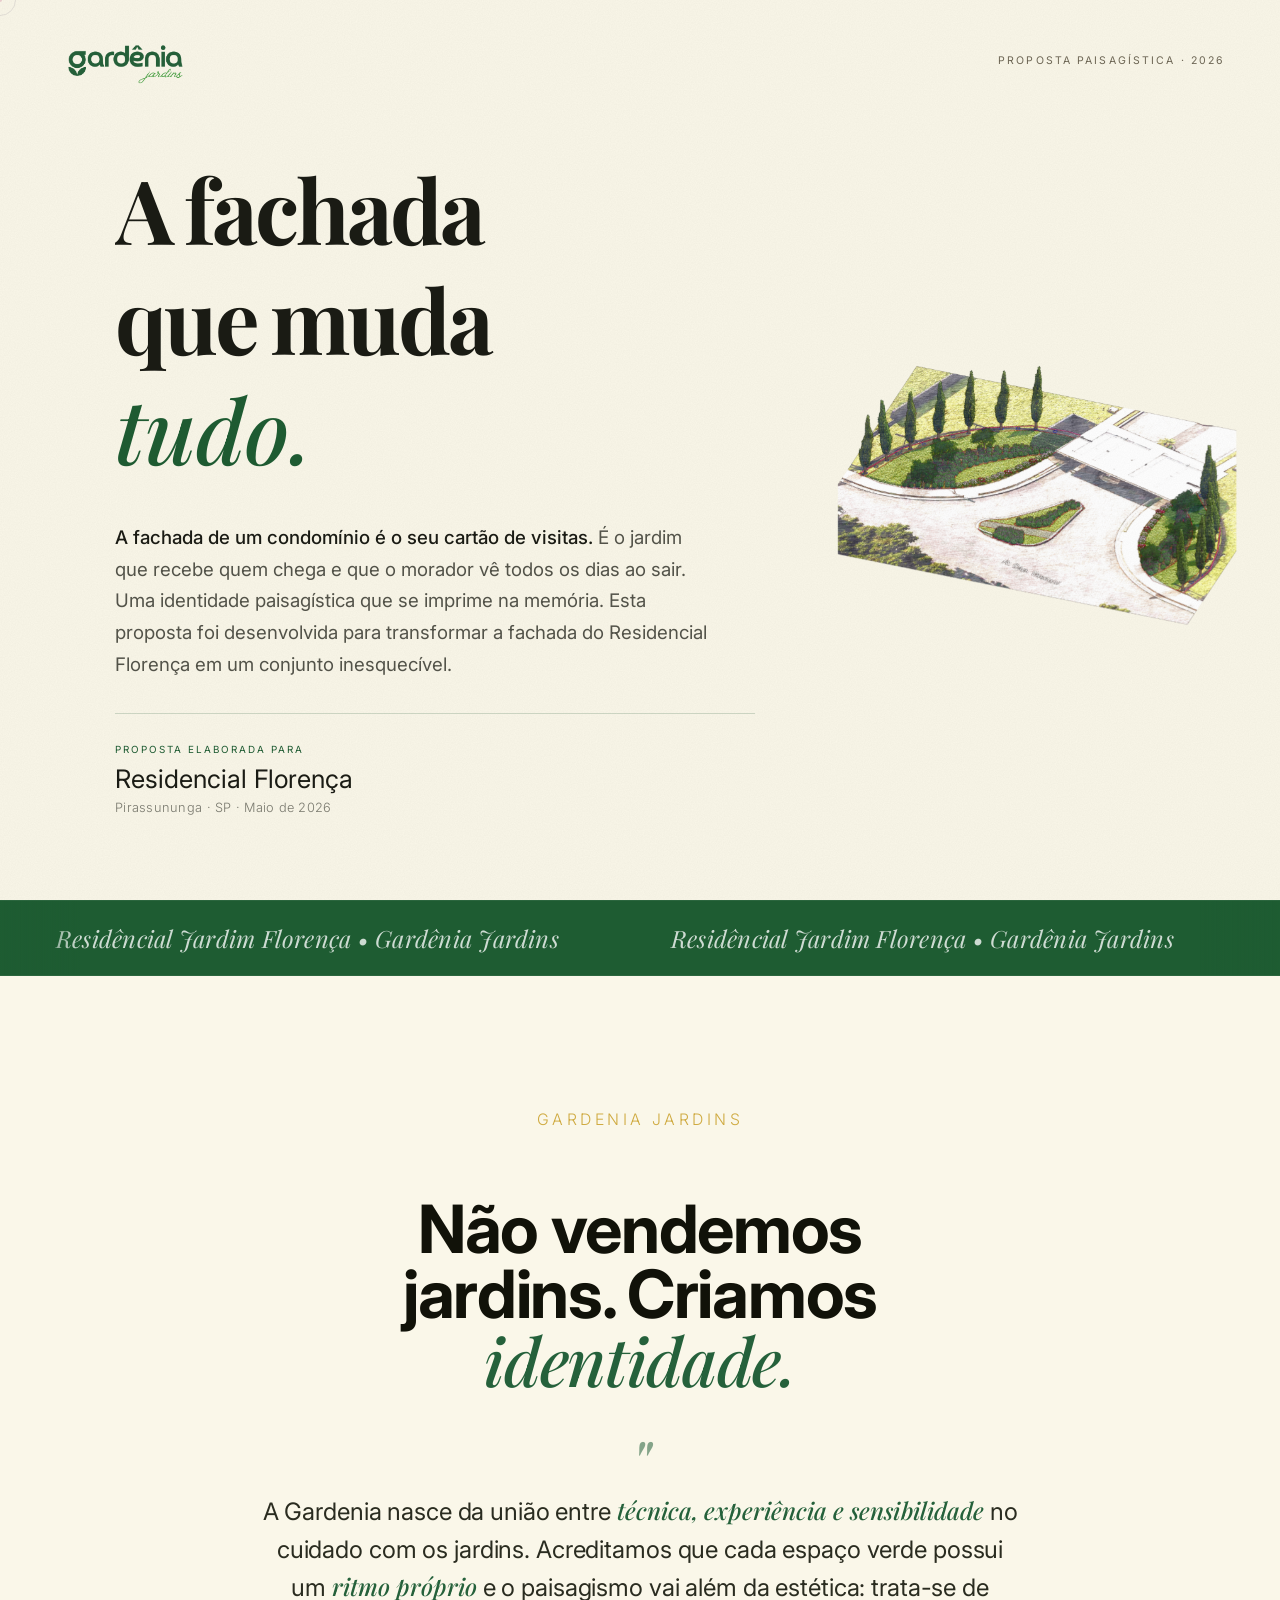
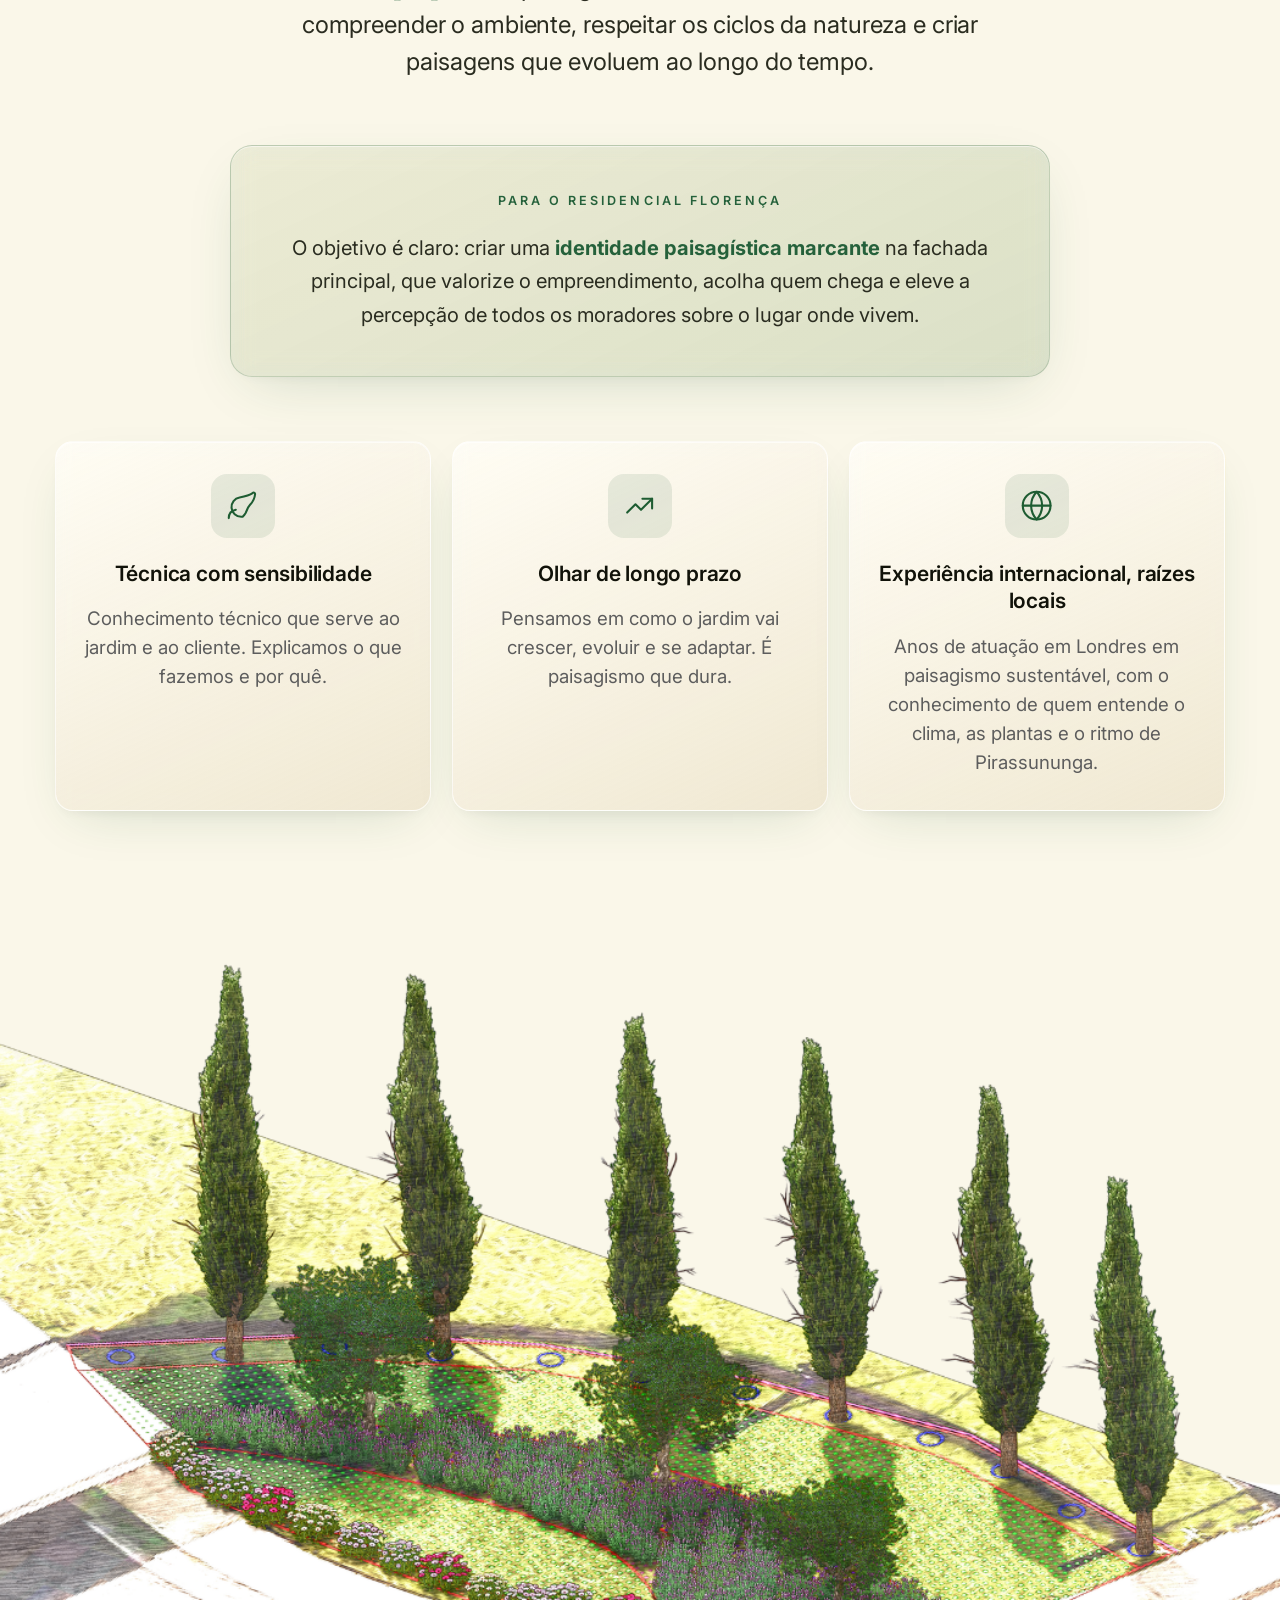
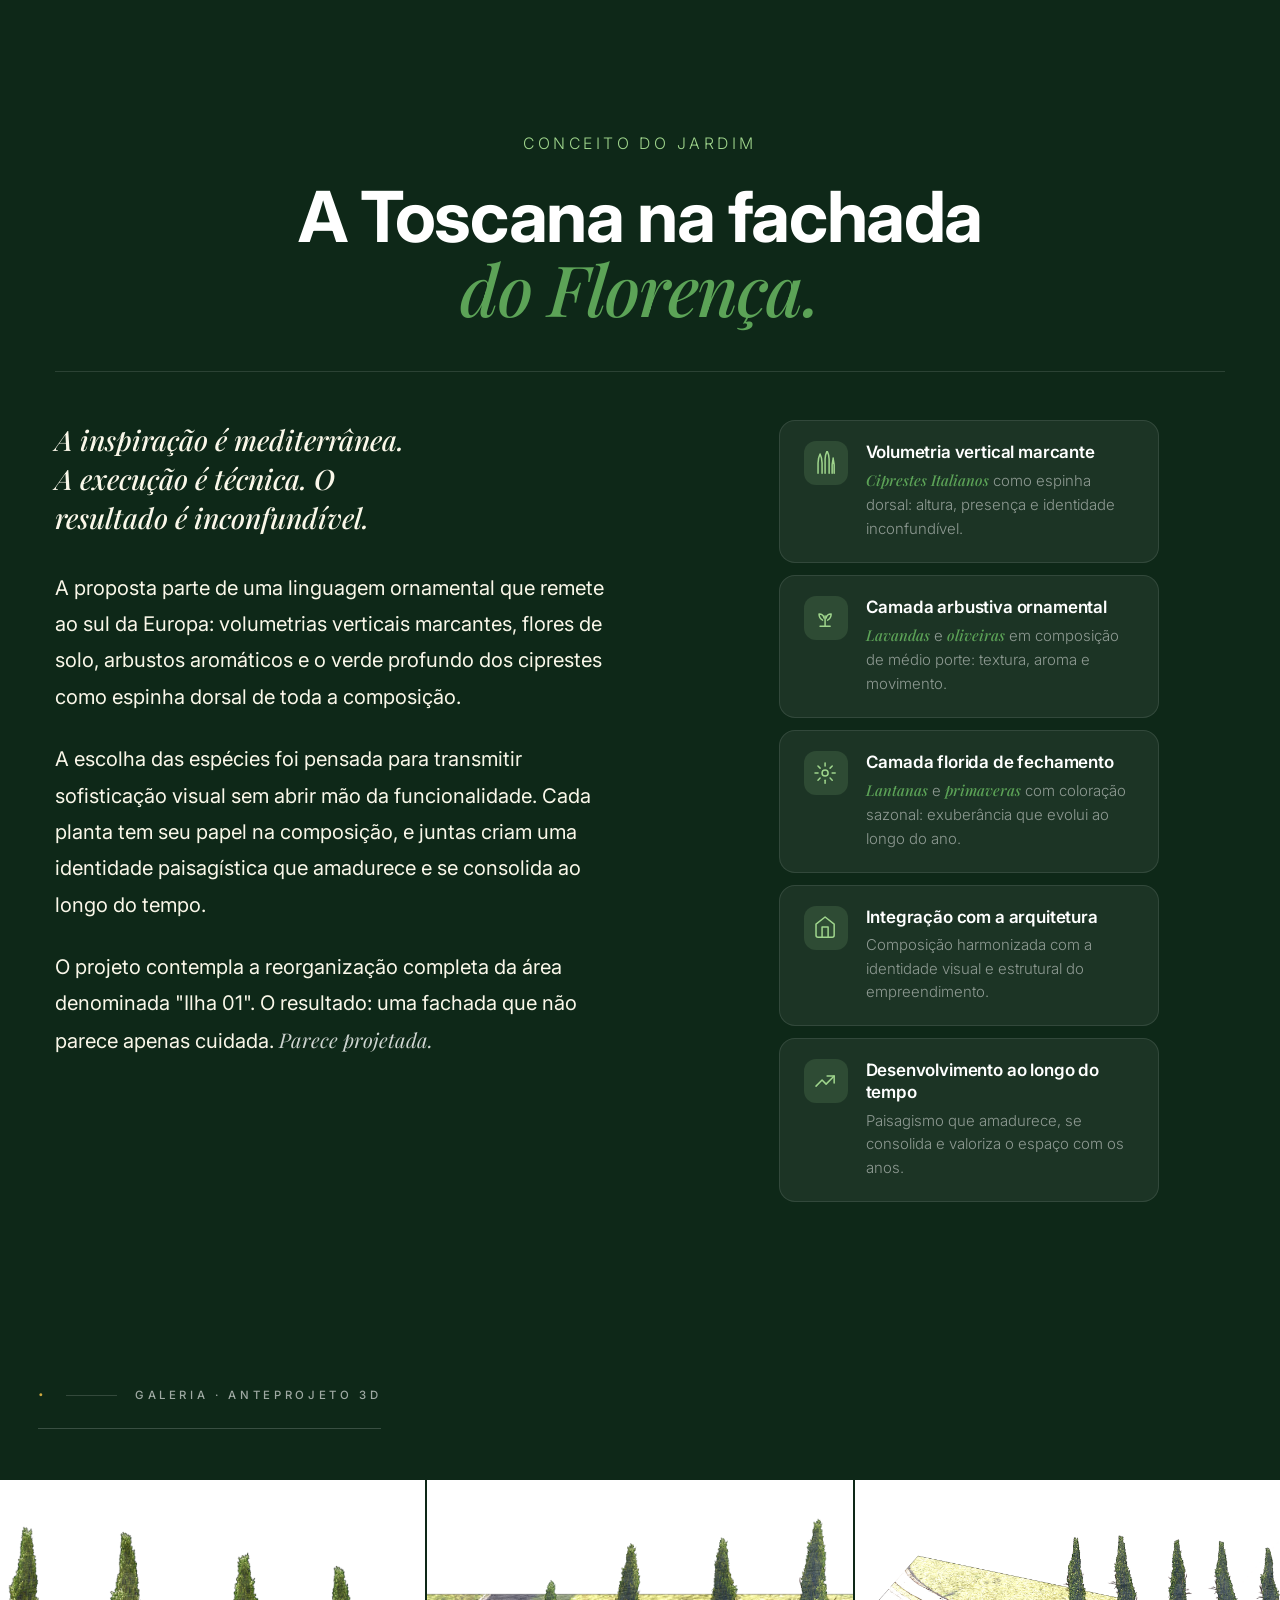
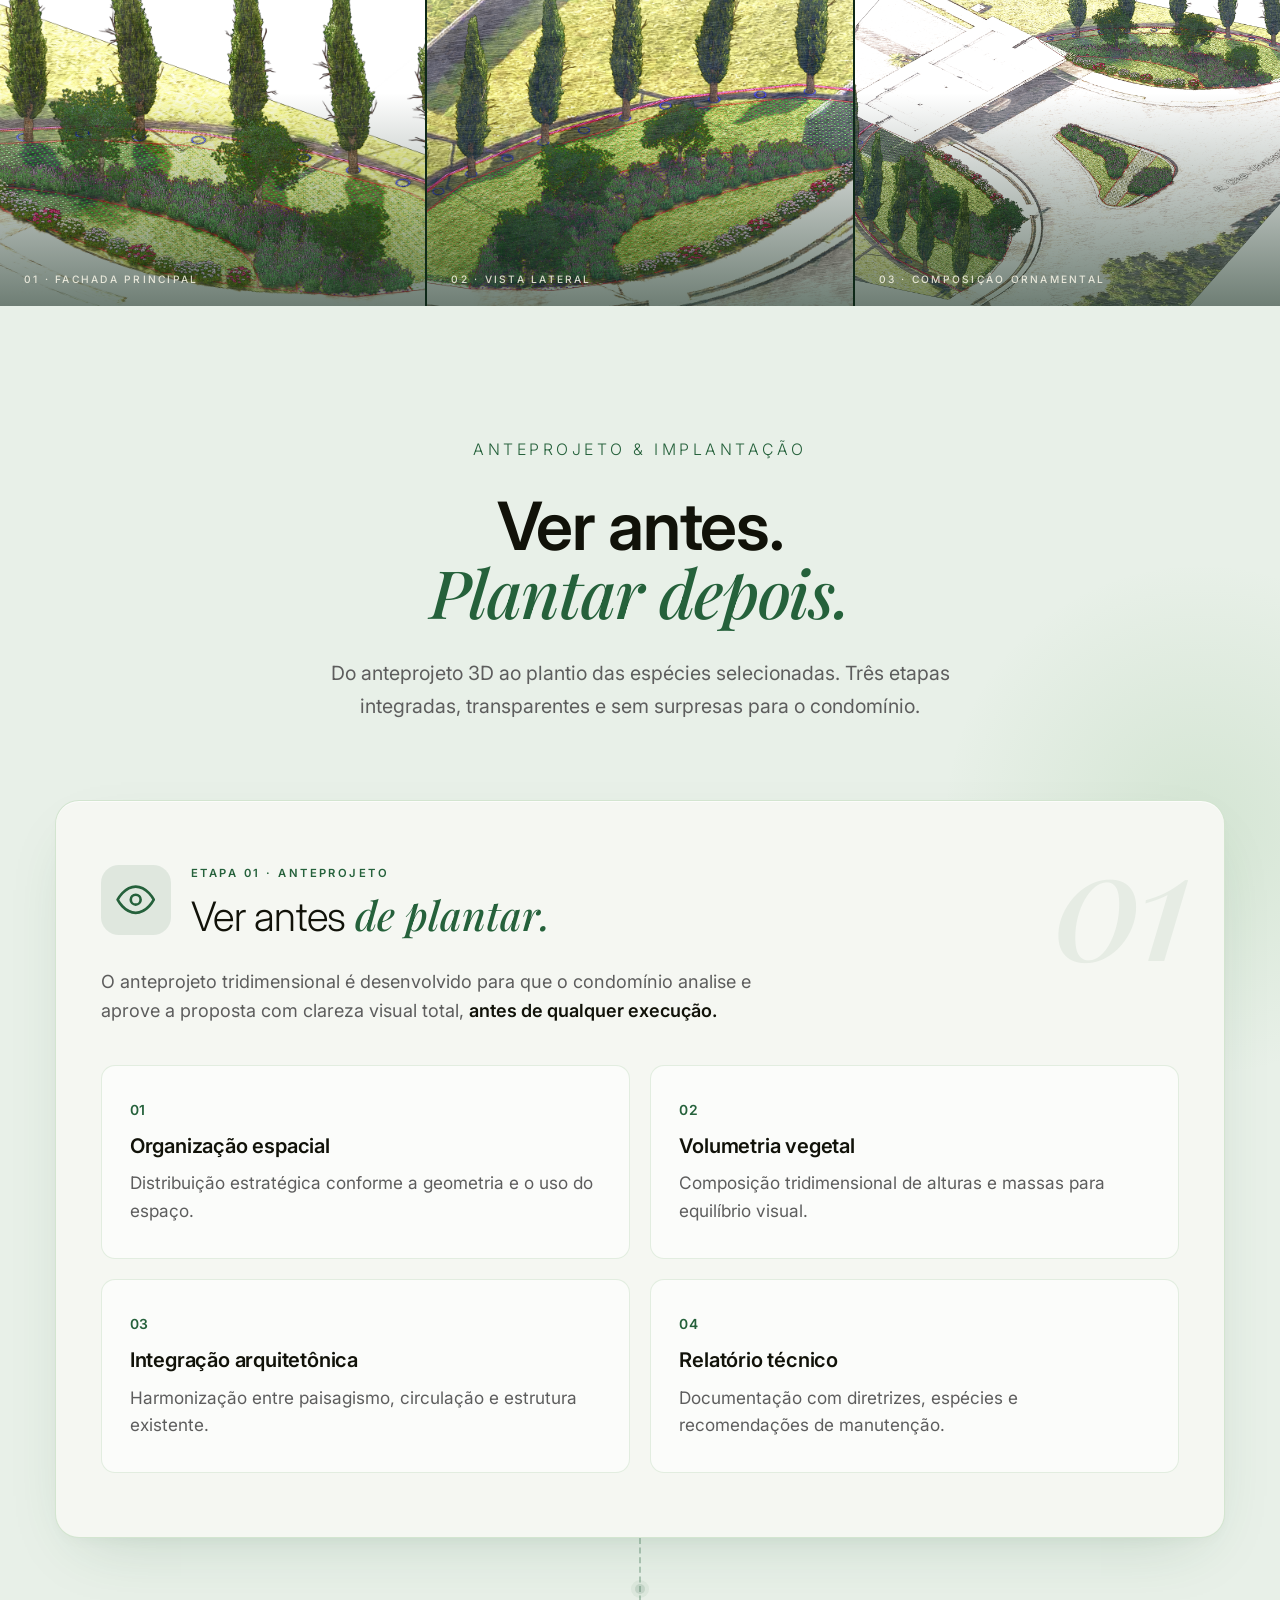
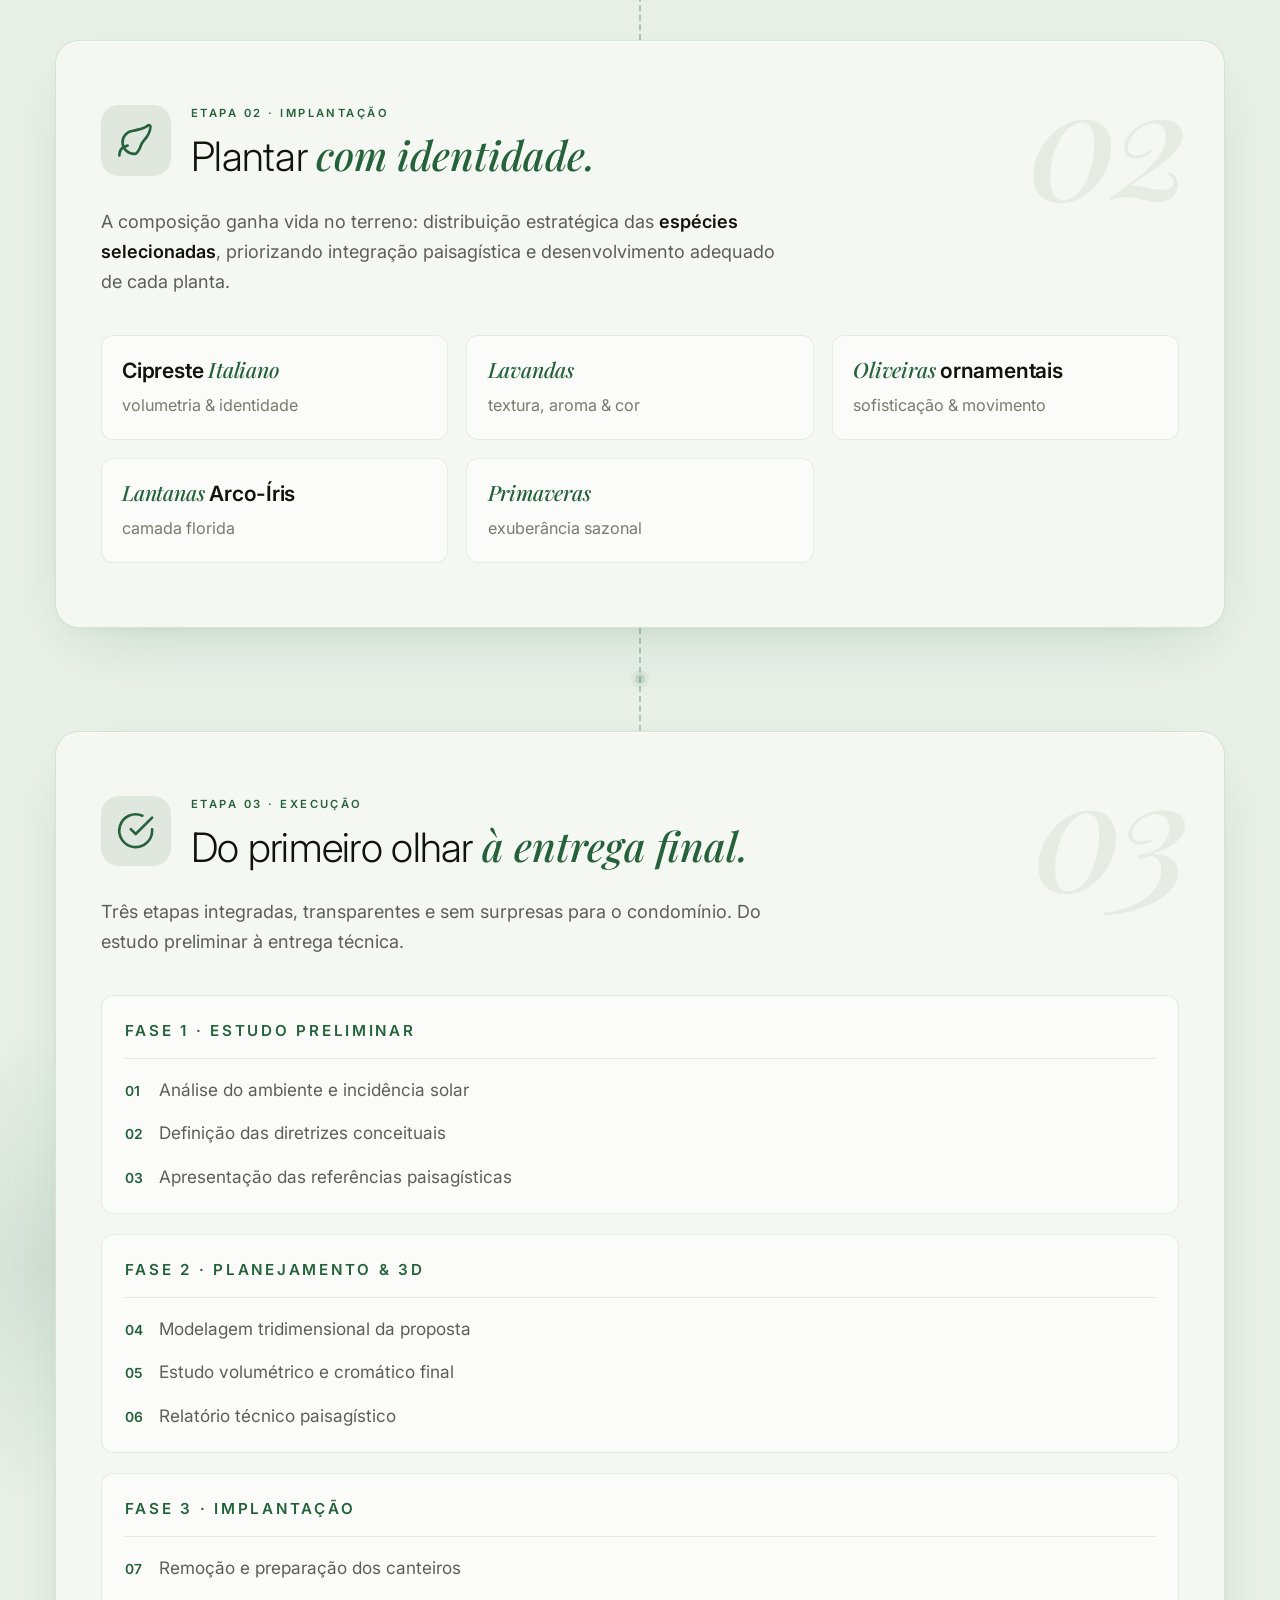
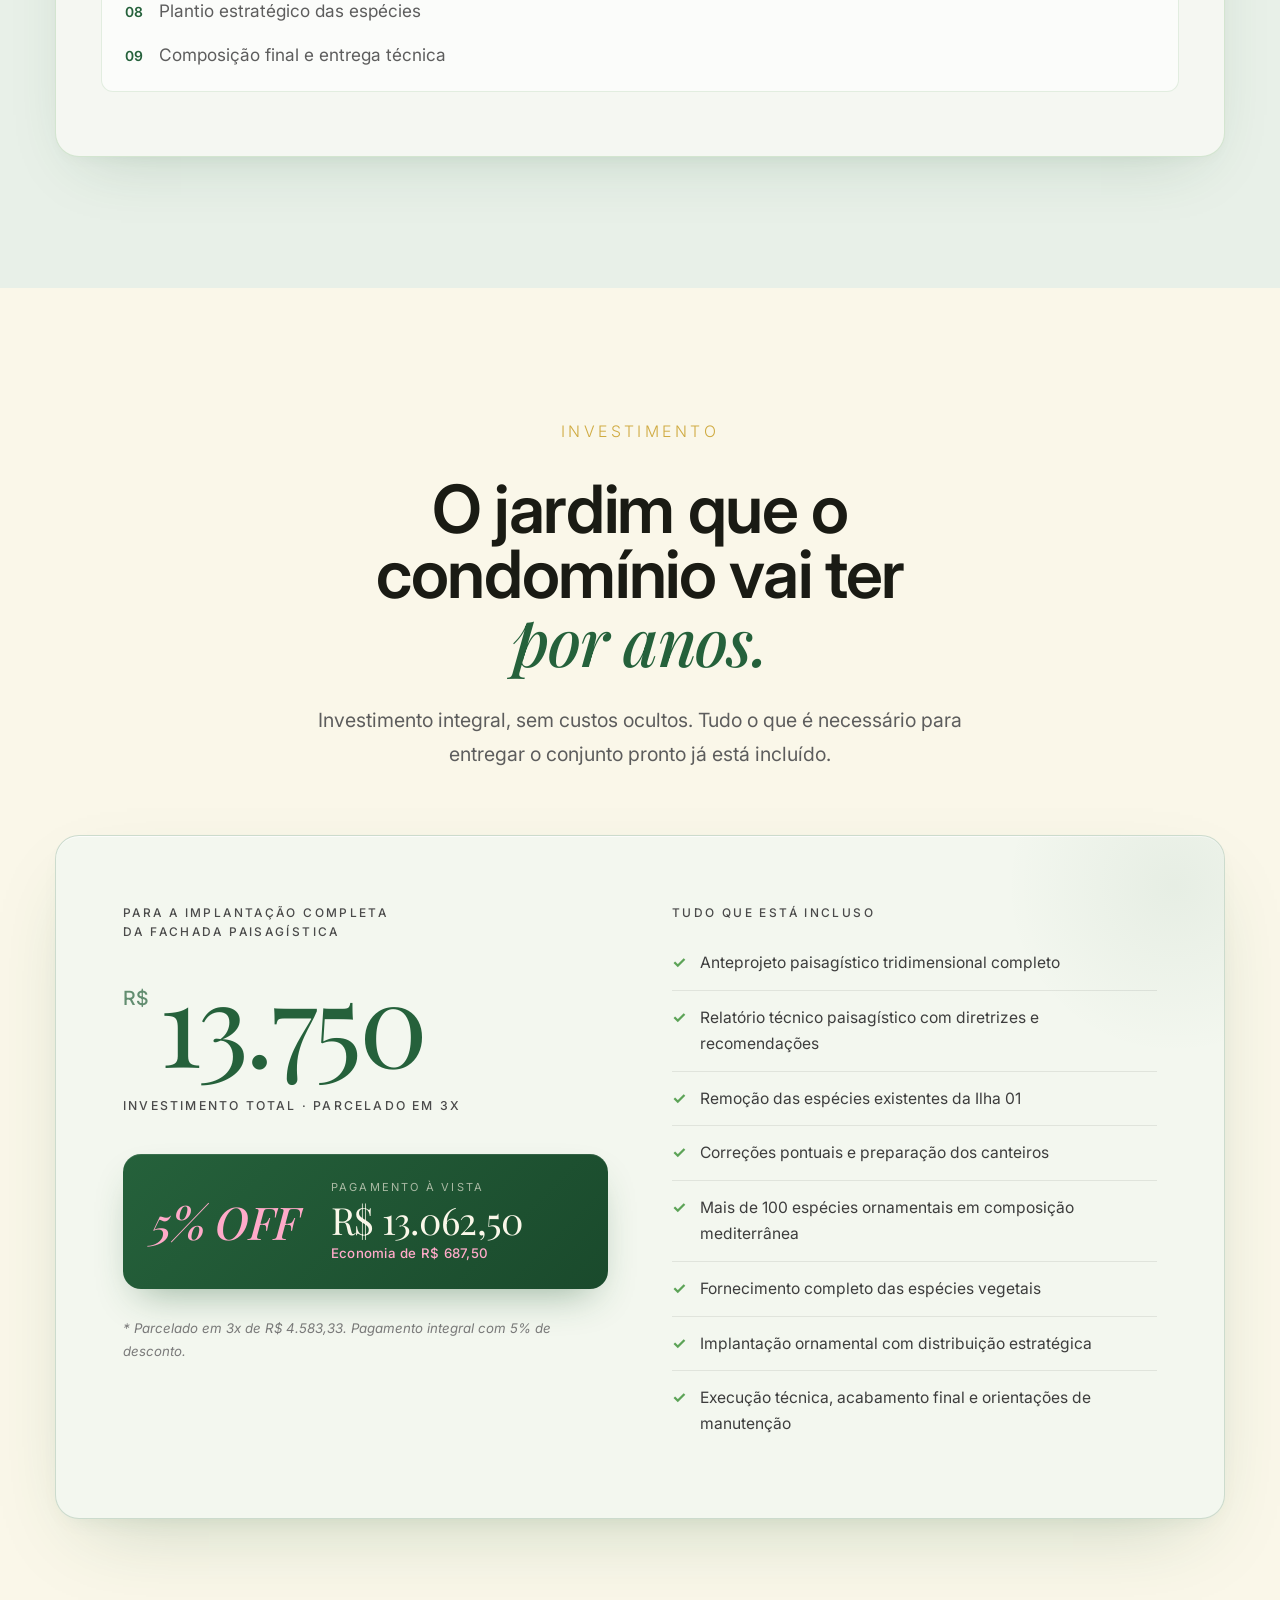
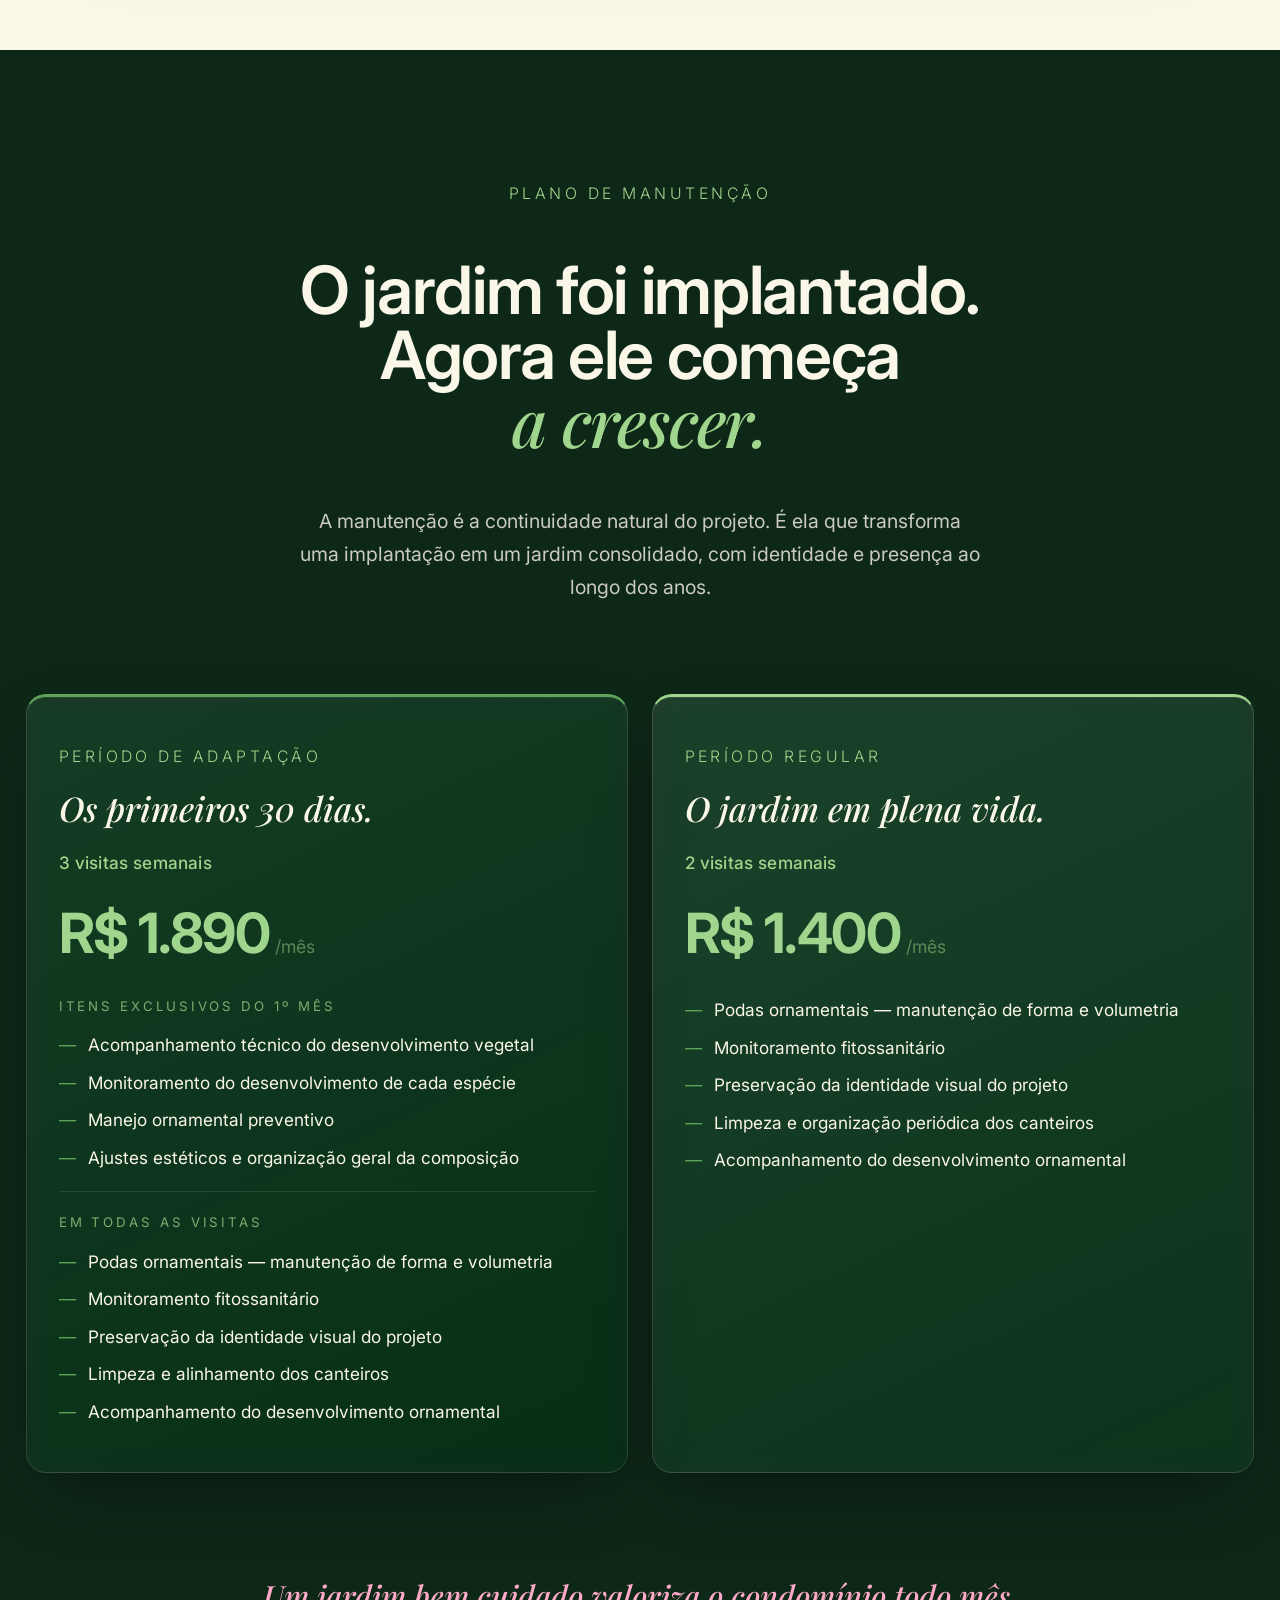
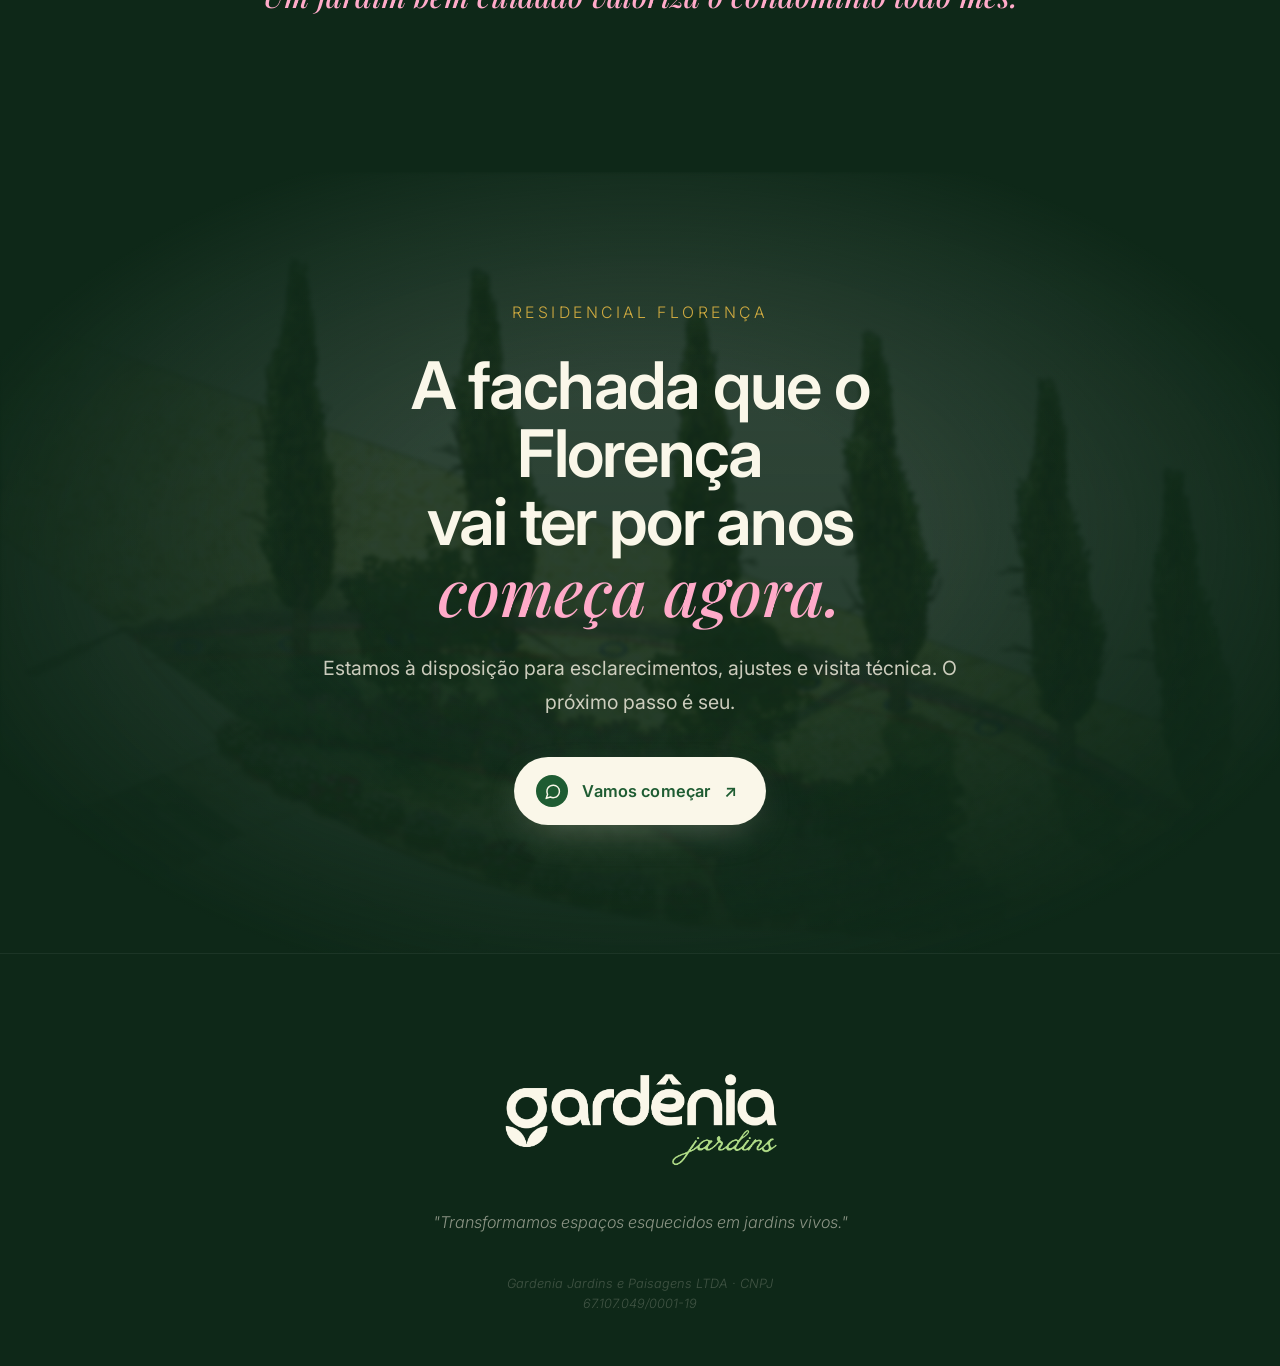
==== index.html @ 3446bb1f "Adicionar razão social no rodapé junto ao CNPJ https://claude.ai/code/session_01KT7G8FASkDDML7DV2BdT" ====
<!DOCTYPE html>
<html lang="pt-BR">
<head>
<meta charset="UTF-8">
<meta name="viewport" content="width=device-width, initial-scale=1.0, viewport-fit=cover">
<meta name="theme-color" content="#FAF7E8">
<meta name="color-scheme" content="light">
<meta name="format-detection" content="telephone=no">

<title>Proposta Paisagística — Residencial Florença | Gardenia Jardins</title>
<meta name="description" content="Proposta paisagística da Gardenia Jardins para o Residencial Florença. Composição mediterrânea com +100 plantas ornamentais para a fachada principal, em Pirassununga, SP.">
<meta name="author" content="Gardenia Jardins">

<!-- Open Graph / preview -->
<meta property="og:type" content="website">
<meta property="og:locale" content="pt_BR">
<meta property="og:site_name" content="Gardenia Jardins">
<meta property="og:title" content="Proposta Paisagística — Residencial Florença">
<meta property="og:description" content="Composição mediterrânea com +100 plantas ornamentais para a fachada principal do Residencial Florença. Anteprojeto 3D com clareza visual antes da execução.">
<meta property="og:image" content="images/hero-bg.jpg">
<meta property="og:image:alt" content="Anteprojeto paisagístico do Residencial Florença">
<meta property="og:image:width" content="1672">
<meta property="og:image:height" content="941">

<!-- Twitter -->
<meta name="twitter:card" content="summary_large_image">
<meta name="twitter:title" content="Proposta Paisagística — Residencial Florença">
<meta name="twitter:description" content="Composição mediterrânea com +100 plantas ornamentais para a fachada principal do Residencial Florença.">
<meta name="twitter:image" content="images/hero-bg.jpg">

<!-- Fonts -->
<link rel="preconnect" href="https://fonts.googleapis.com">
<link rel="preconnect" href="https://fonts.gstatic.com" crossorigin>
<link href="https://fonts.googleapis.com/css2?family=Playfair+Display:ital,wght@0,400;0,500;0,600;0,700;1,400;1,500;1,600;1,700&family=Inter:wght@300;400;500;600;700&display=swap" rel="stylesheet">

<!-- Hero preload to win LCP -->
<link rel="preload" as="image" href="images/fundo-site.png" fetchpriority="high">

<!-- Styles -->
<link rel="stylesheet" href="styles.css">

<!-- Behavior -->
<script>document.documentElement.classList.add('js');</script>
<script src="script.js" defer></script>
</head>
<body>

<!-- Atmosphere layers -->
<div class="grain" aria-hidden="true"></div>
<div class="prog" id="prog" aria-hidden="true"></div>
<div class="cursor-ring" id="cur-ring" aria-hidden="true"></div>
<div class="cursor-dot" id="cur-dot" aria-hidden="true"></div>

<!-- NAV -->
<nav id="nav">
  <div class="nav-inner">
    <a class="n-logo" href="#top" aria-label="Gardenia Jardins">
      <img src="images/logo.png" alt="Gardenia Jardins" width="160" height="80">
    </a>
    <div class="n-ref">Proposta Paisagística · 2026</div>
  </div>
</nav>

<!-- ══ HERO EDITORIAL ══════════════════════════════════════
     Esquerda: texto / Direita: foto limpa sem sobreposição -->
<div class="hero">
  <div class="hero-left">
    <div class="hero-top">
      <h1 class="hero-h1" data-reveal-lines>
        <span class="line"><span class="line-inner">A fachada</span></span>
        <span class="line"><span class="line-inner">que muda</span></span>
        <span class="line"><span class="line-inner"><em>tudo.</em></span></span>
      </h1>
      <p class="hero-deck">
        <strong>A fachada de um condomínio é o seu cartão de visitas.</strong> É o jardim que recebe quem chega e que o morador vê todos os dias ao sair. Uma identidade paisagística que se imprime na memória. Esta proposta foi desenvolvida para transformar a fachada do Residencial Florença em um conjunto inesquecível.
      </p>
    </div>
    <div class="hero-bottom">
      <div class="hero-client-block">
        <div class="hero-for">Proposta elaborada para</div>
        <div class="hero-client-name">Residencial Florença</div>
        <div class="hero-client-sub">Pirassununga · SP · Maio de 2026</div>
      </div>
    </div>
  </div>
  <div class="hero-right">
    <img loading="eager" decoding="async" fetchpriority="high" src="images/fundo-site2.png" alt="Anteprojeto Residencial Florença">
  </div>
</div>

<!-- ══ MARQUEE ══════════════════════════════════════════ -->
<div class="mq">
  <div class="mq-track">
    <div class="mq-item">Residêncial Jardim Florença • Gardênia Jardins</div>
    <div class="mq-item">Residêncial Jardim Florença • Gardênia Jardins</div>
    <div class="mq-item">Residêncial Jardim Florença • Gardênia Jardins</div>
    <div class="mq-item">Residêncial Jardim Florença • Gardênia Jardins</div>
    <div class="mq-item">Residêncial Jardim Florença • Gardênia Jardins</div>
    <div class="mq-item">Residêncial Jardim Florença • Gardênia Jardins</div>
  </div>
</div>

<!-- ══ QUEM SOMOS ══════════════════════════════════════ -->
<section class="s s-white" id="cap-1">
  <div class="max">
    <div class="studio rv">
      <div class="studio-eyebrow">Gardenia Jardins</div>
      <h2 class="studio-title">
        <span>Não vendemos</span>
        <span>jardins. Criamos</span>
        <span class="studio-em">identidade.</span>
      </h2>
      <blockquote class="studio-quote">
        <p>A Gardenia nasce da união entre <em>técnica, experiência e sensibilidade</em> no cuidado com os jardins. Acreditamos que cada espaço verde possui um <em>ritmo próprio</em> e o paisagismo vai além da estética: trata-se de compreender o ambiente, respeitar os ciclos da natureza e criar paisagens que evoluem ao longo do tempo.</p>
      </blockquote>
      <div class="studio-feature">
        <div class="studio-feature-eyebrow">Para o Residencial Florença</div>
        <p class="studio-feature-text">O objetivo é claro: criar uma <strong>identidade paisagística marcante</strong> na fachada principal, que valorize o empreendimento, acolha quem chega e eleve a percepção de todos os moradores sobre o lugar onde vivem.</p>
      </div>
      <div class="studio-cards">
        <div class="studio-card">
          <span class="studio-card-icon" aria-hidden="true">
            <svg viewBox="0 0 24 24" fill="none" stroke="currentColor" stroke-width="1.5" stroke-linecap="round" stroke-linejoin="round"><path d="M11 20A7 7 0 0 1 9.8 6.1C15.5 5 17 4.48 19.2 2.96a1 1 0 0 1 1.8.66 12.78 12.78 0 0 1-3.65 7.78c-1.66 1.66-2.32 3.62-3.07 5.71L13 19l-1 1z"/><path d="M2 21c0-3 1.85-5.36 5.08-6"/></svg>
          </span>
          <div class="studio-card-label">Técnica com sensibilidade</div>
          <p class="studio-card-text">Conhecimento técnico que serve ao jardim e ao cliente. Explicamos o que fazemos e por quê.</p>
        </div>
        <div class="studio-card">
          <span class="studio-card-icon" aria-hidden="true">
            <svg viewBox="0 0 24 24" fill="none" stroke="currentColor" stroke-width="1.5" stroke-linecap="round" stroke-linejoin="round"><path d="m3 17 6-6 4 4 8-8"/><path d="M14 7h7v7"/></svg>
          </span>
          <div class="studio-card-label">Olhar de longo prazo</div>
          <p class="studio-card-text">Pensamos em como o jardim vai crescer, evoluir e se adaptar. É paisagismo que dura.</p>
        </div>
        <div class="studio-card">
          <span class="studio-card-icon" aria-hidden="true">
            <svg viewBox="0 0 24 24" fill="none" stroke="currentColor" stroke-width="1.5" stroke-linecap="round" stroke-linejoin="round"><circle cx="12" cy="12" r="10"/><path d="M2 12h20"/><path d="M12 2a15.3 15.3 0 0 1 4 10 15.3 15.3 0 0 1-4 10 15.3 15.3 0 0 1-4-10 15.3 15.3 0 0 1 4-10z"/></svg>
          </span>
          <div class="studio-card-label">Experiência internacional, raízes locais</div>
          <p class="studio-card-text">Anos de atuação em Londres em paisagismo sustentável, com o conhecimento de quem entende o clima, as plantas e o ritmo de Pirassununga.</p>
        </div>
      </div>
    </div>
  </div>
</section>

<!-- ══ TRANSICAO — jardin PNG transparente sobre cream ══ -->
<div class="img-transicao">
  <picture>
    <source media="(min-width: 901px)" srcset="images/fundo-desktop.png">
    <img loading="lazy" decoding="async" src="images/jardin-transicao2.png" alt="Jardim em transição">
  </picture>
</div>

<!-- ══ CONCEITO — DARK ════════════════════════════════ -->
<section class="s s-dark" id="cap-2">
  <div class="max">
    <div class="concept rv">
      <div class="concept-eyebrow">Conceito do Jardim</div>
      <h2 class="concept-title">
        <span>A Toscana na fachada</span>
        <span class="concept-em">do Florença.</span>
      </h2>
      <div class="concept-divider"></div>
      <div class="concept-grid">
        <div class="concept-text">
          <p class="concept-lead-italic">A inspiração é mediterrânea. A execução é técnica. O resultado é inconfundível.</p>
          <p class="concept-p">A proposta parte de uma linguagem ornamental que remete ao sul da Europa: volumetrias verticais marcantes, flores de solo, arbustos aromáticos e o verde profundo dos ciprestes como espinha dorsal de toda a composição.</p>
          <p class="concept-p">A escolha das espécies foi pensada para transmitir sofisticação visual sem abrir mão da funcionalidade. Cada planta tem seu papel na composição, e juntas criam uma identidade paisagística que amadurece e se consolida ao longo do tempo.</p>
          <p class="concept-p">O projeto contempla a reorganização completa da área denominada "Ilha 01". O resultado: uma fachada que não parece apenas cuidada. <em class="concept-emph">Parece projetada.</em></p>
        </div>
        <div class="concept-cards">
          <div class="concept-card">
            <span class="concept-card-icon" aria-hidden="true">
              <svg viewBox="0 0 24 24" fill="none" stroke="currentColor" stroke-width="1.5" stroke-linecap="round" stroke-linejoin="round"><path d="M5 22V12c0-3 1-7 2-9 1 2 2 6 2 9v10"/><path d="M12 22V8c0-4 1-6 2-8 1 2 2 4 2 8v14"/><path d="M19 22V14c0-2 1-5 1-7 0 2 1 5 1 7v8"/></svg>
            </span>
            <div class="concept-card-body">
              <div class="concept-card-label">Volumetria vertical marcante</div>
              <p class="concept-card-text"><em>Ciprestes Italianos</em> como espinha dorsal: altura, presença e identidade inconfundível.</p>
            </div>
          </div>
          <div class="concept-card">
            <span class="concept-card-icon" aria-hidden="true">
              <svg viewBox="0 0 24 24" fill="none" stroke="currentColor" stroke-width="1.5" stroke-linecap="round" stroke-linejoin="round"><path d="M7 20h10"/><path d="M12 20V10"/><path d="M9.5 14c-2-1-3.5-3-3.5-6 2.5 0 4.5 1.5 5 4"/><path d="M14.5 14c2-1 3.5-3 3.5-6-2.5 0-4.5 1.5-5 4"/></svg>
            </span>
            <div class="concept-card-body">
              <div class="concept-card-label">Camada arbustiva ornamental</div>
              <p class="concept-card-text"><em>Lavandas</em> e <em>oliveiras</em> em composição de médio porte: textura, aroma e movimento.</p>
            </div>
          </div>
          <div class="concept-card">
            <span class="concept-card-icon" aria-hidden="true">
              <svg viewBox="0 0 24 24" fill="none" stroke="currentColor" stroke-width="1.5" stroke-linecap="round" stroke-linejoin="round"><circle cx="12" cy="12" r="3"/><path d="M12 2v3"/><path d="M12 19v3"/><path d="M4.93 4.93l2.12 2.12"/><path d="M16.95 16.95l2.12 2.12"/><path d="M2 12h3"/><path d="M19 12h3"/><path d="M4.93 19.07l2.12-2.12"/><path d="M16.95 7.05l2.12-2.12"/></svg>
            </span>
            <div class="concept-card-body">
              <div class="concept-card-label">Camada florida de fechamento</div>
              <p class="concept-card-text"><em>Lantanas</em> e <em>primaveras</em> com coloração sazonal: exuberância que evolui ao longo do ano.</p>
            </div>
          </div>
          <div class="concept-card">
            <span class="concept-card-icon" aria-hidden="true">
              <svg viewBox="0 0 24 24" fill="none" stroke="currentColor" stroke-width="1.5" stroke-linecap="round" stroke-linejoin="round"><path d="m3 9 9-7 9 7v11a2 2 0 0 1-2 2H5a2 2 0 0 1-2-2z"/><polyline points="9 22 9 12 15 12 15 22"/></svg>
            </span>
            <div class="concept-card-body">
              <div class="concept-card-label">Integração com a arquitetura</div>
              <p class="concept-card-text">Composição harmonizada com a identidade visual e estrutural do empreendimento.</p>
            </div>
          </div>
          <div class="concept-card">
            <span class="concept-card-icon" aria-hidden="true">
              <svg viewBox="0 0 24 24" fill="none" stroke="currentColor" stroke-width="1.5" stroke-linecap="round" stroke-linejoin="round"><path d="m3 17 6-6 4 4 8-8"/><path d="M14 7h7v7"/></svg>
            </span>
            <div class="concept-card-body">
              <div class="concept-card-label">Desenvolvimento ao longo do tempo</div>
              <p class="concept-card-text">Paisagismo que amadurece, se consolida e valoriza o espaço com os anos.</p>
            </div>
          </div>
        </div>
      </div>
    </div>
  </div>
</section>

<!-- ══ GALERIA ════════════════════════════════════════ -->
<div class="gal-wrap">
  <div class="gal-rail">
    <div class="chap chap--dark">
      <span class="chap-num">·</span>
      <span class="chap-name">Galeria · Anteprojeto 3D</span>
    </div>
  </div>
  <div class="gal-grid gal-grid--3">
    <div class="gi h420">
      <img loading="lazy" decoding="async" src="images/01flo.png" alt="Fachada principal">
      <div class="gi-lbl">01 · Fachada principal</div>
    </div>
    <div class="gi h420">
      <img loading="lazy" decoding="async" src="images/02flo.png" alt="Vista lateral">
      <div class="gi-lbl">02 · Vista lateral</div>
    </div>
    <div class="gi h420">
      <img loading="lazy" decoding="async" src="images/03flo.png" alt="Composição ornamental">
      <div class="gi-lbl">03 · Composição ornamental</div>
    </div>
  </div>
</div>

<!-- ══ ANTEPROJETO + IMPLANTACAO + FASES (timeline) ══ -->
<section class="tl-section" id="cap-3">
  <div class="tl-deco tl-deco--a" aria-hidden="true"></div>
  <div class="tl-deco tl-deco--b" aria-hidden="true"></div>
  <div class="max">
    <div class="tl-head rv">
      <div class="tl-eyebrow">Anteprojeto & Implantação</div>
      <h2 class="tl-title">
        <span>Ver antes.</span>
        <span class="tl-em">Plantar depois.</span>
      </h2>
      <p class="tl-lead">Do anteprojeto 3D ao plantio das espécies selecionadas. Três etapas integradas, transparentes e sem surpresas para o condomínio.</p>
    </div>

    <!-- CARD 01 — Anteprojeto -->
    <article class="tl-card rv">
      <div class="tl-card-wm" aria-hidden="true">01</div>
      <header class="tl-card-head">
        <span class="tl-card-icon" aria-hidden="true">
          <svg viewBox="0 0 24 24" fill="none" stroke="currentColor" stroke-width="1.6" stroke-linecap="round" stroke-linejoin="round"><path d="M1 12s4-8 11-8 11 8 11 8-4 8-11 8-11-8-11-8z"/><circle cx="12" cy="12" r="3"/></svg>
        </span>
        <div class="tl-card-meta">
          <div class="tl-card-label">Etapa 01 · Anteprojeto</div>
          <h3 class="tl-card-title">Ver antes <em>de plantar.</em></h3>
        </div>
      </header>
      <p class="tl-card-desc">O anteprojeto tridimensional é desenvolvido para que o condomínio analise e aprove a proposta com clareza visual total, <strong>antes de qualquer execução.</strong></p>
      <div class="tl-subcards tl-subcards--4">
        <div class="tl-subcard">
          <div class="tl-subcard-n">01</div>
          <div class="tl-subcard-title">Organização espacial</div>
          <p class="tl-subcard-text">Distribuição estratégica conforme a geometria e o uso do espaço.</p>
        </div>
        <div class="tl-subcard">
          <div class="tl-subcard-n">02</div>
          <div class="tl-subcard-title">Volumetria vegetal</div>
          <p class="tl-subcard-text">Composição tridimensional de alturas e massas para equilíbrio visual.</p>
        </div>
        <div class="tl-subcard">
          <div class="tl-subcard-n">03</div>
          <div class="tl-subcard-title">Integração arquitetônica</div>
          <p class="tl-subcard-text">Harmonização entre paisagismo, circulação e estrutura existente.</p>
        </div>
        <div class="tl-subcard">
          <div class="tl-subcard-n">04</div>
          <div class="tl-subcard-title">Relatório técnico</div>
          <p class="tl-subcard-text">Documentação com diretrizes, espécies e recomendações de manutenção.</p>
        </div>
      </div>
    </article>

    <div class="tl-connector" aria-hidden="true"></div>

    <!-- CARD 02 — Implantação -->
    <article class="tl-card rv">
      <div class="tl-card-wm" aria-hidden="true">02</div>
      <header class="tl-card-head">
        <span class="tl-card-icon" aria-hidden="true">
          <svg viewBox="0 0 24 24" fill="none" stroke="currentColor" stroke-width="1.6" stroke-linecap="round" stroke-linejoin="round"><path d="M11 20A7 7 0 0 1 9.8 6.1C15.5 5 17 4.48 19.2 2.96a1 1 0 0 1 1.8.66 12.78 12.78 0 0 1-3.65 7.78c-1.66 1.66-2.32 3.62-3.07 5.71L13 19l-1 1z"/><path d="M2 21c0-3 1.85-5.36 5.08-6"/></svg>
        </span>
        <div class="tl-card-meta">
          <div class="tl-card-label">Etapa 02 · Implantação</div>
          <h3 class="tl-card-title">Plantar <em>com identidade.</em></h3>
        </div>
      </header>
      <p class="tl-card-desc">A composição ganha vida no terreno: distribuição estratégica das <strong>espécies selecionadas</strong>, priorizando integração paisagística e desenvolvimento adequado de cada planta.</p>
      <div class="tl-species-grid">
        <div class="tl-species">
          <div class="tl-species-name">Cipreste <em>Italiano</em></div>
          <div class="tl-species-role">volumetria & identidade</div>
        </div>
        <div class="tl-species">
          <div class="tl-species-name"><em>Lavandas</em></div>
          <div class="tl-species-role">textura, aroma & cor</div>
        </div>
        <div class="tl-species">
          <div class="tl-species-name"><em>Oliveiras</em> ornamentais</div>
          <div class="tl-species-role">sofisticação & movimento</div>
        </div>
        <div class="tl-species">
          <div class="tl-species-name"><em>Lantanas</em> Arco-Íris</div>
          <div class="tl-species-role">camada florida</div>
        </div>
        <div class="tl-species">
          <div class="tl-species-name"><em>Primaveras</em></div>
          <div class="tl-species-role">exuberância sazonal</div>
        </div>
      </div>
    </article>

    <div class="tl-connector" aria-hidden="true"></div>

    <!-- CARD 03 — Fases -->
    <article class="tl-card rv">
      <div class="tl-card-wm" aria-hidden="true">03</div>
      <header class="tl-card-head">
        <span class="tl-card-icon" aria-hidden="true">
          <svg viewBox="0 0 24 24" fill="none" stroke="currentColor" stroke-width="1.6" stroke-linecap="round" stroke-linejoin="round"><path d="M22 11.08V12a10 10 0 1 1-5.93-9.14"/><polyline points="22 4 12 14.01 9 11.01"/></svg>
        </span>
        <div class="tl-card-meta">
          <div class="tl-card-label">Etapa 03 · Execução</div>
          <h3 class="tl-card-title">Do primeiro olhar <em>à entrega final.</em></h3>
        </div>
      </header>
      <p class="tl-card-desc">Três etapas integradas, transparentes e sem surpresas para o condomínio. Do estudo preliminar à entrega técnica.</p>
      <div class="tl-phases">
        <div class="tl-phase">
          <div class="tl-phase-title">Fase 1 · Estudo Preliminar</div>
          <div class="tl-phase-steps">
            <div class="tl-phase-step"><span>01</span> Análise do ambiente e incidência solar</div>
            <div class="tl-phase-step"><span>02</span> Definição das diretrizes conceituais</div>
            <div class="tl-phase-step"><span>03</span> Apresentação das referências paisagísticas</div>
          </div>
        </div>
        <div class="tl-phase">
          <div class="tl-phase-title">Fase 2 · Planejamento & 3D</div>
          <div class="tl-phase-steps">
            <div class="tl-phase-step"><span>04</span> Modelagem tridimensional da proposta</div>
            <div class="tl-phase-step"><span>05</span> Estudo volumétrico e cromático final</div>
            <div class="tl-phase-step"><span>06</span> Relatório técnico paisagístico</div>
          </div>
        </div>
        <div class="tl-phase">
          <div class="tl-phase-title">Fase 3 · Implantação</div>
          <div class="tl-phase-steps">
            <div class="tl-phase-step"><span>07</span> Remoção e preparação dos canteiros</div>
            <div class="tl-phase-step"><span>08</span> Plantio estratégico das espécies</div>
            <div class="tl-phase-step"><span>09</span> Composição final e entrega técnica</div>
          </div>
        </div>
      </div>
    </article>
  </div>
</section>

<!-- ══ INVESTIMENTO ════════════════════════════════════ -->
<section class="s s-white" id="cap-6">
  <div class="max">
    <div class="invest-head rv">
      <div class="invest-head-eyebrow">Investimento</div>
      <h2 class="invest-head-title">
        <span>O jardim que o</span>
        <span>condomínio vai ter</span>
        <span class="invest-head-em">por anos.</span>
      </h2>
      <p class="invest-head-sub">Investimento integral, sem custos ocultos. Tudo o que é necessário para entregar o conjunto pronto já está incluído.</p>
    </div>

    <!-- CARD do Investimento — preço (esquerda) + entregas (direita) -->
    <div class="invest-card rv">
      <div class="invest-grid">
        <div class="invest-price">
          <div class="invest-eyebrow">Para a implantação completa<br>da fachada paisagística</div>
          <div class="invest-total">
            <span class="inv-cur">R$</span><span class="inv-big">13.750</span>
          </div>
          <div class="invest-meta">Investimento total · Parcelado em 3x</div>
          <div class="invest-discount">
            <div class="discount-tag">5% OFF</div>
            <div class="discount-info">
              <div class="discount-label">Pagamento à vista</div>
              <div class="discount-price">R$ 13.062,50</div>
              <div class="discount-savings">Economia de R$ 687,50</div>
            </div>
          </div>
          <p class="invest-conds">* Parcelado em 3x de R$ 4.583,33. Pagamento integral com 5% de desconto.</p>
        </div>
        <div class="invest-scope">
          <div class="invest-scope-title">Tudo que está incluso</div>
          <ul class="invest-list">
            <li><span class="inv-ck">✓</span><span>Anteprojeto paisagístico tridimensional completo</span></li>
            <li><span class="inv-ck">✓</span><span>Relatório técnico paisagístico com diretrizes e recomendações</span></li>
            <li><span class="inv-ck">✓</span><span>Remoção das espécies existentes da Ilha 01</span></li>
            <li><span class="inv-ck">✓</span><span>Correções pontuais e preparação dos canteiros</span></li>
            <li><span class="inv-ck">✓</span><span>Mais de 100 espécies ornamentais em composição mediterrânea</span></li>
            <li><span class="inv-ck">✓</span><span>Fornecimento completo das espécies vegetais</span></li>
            <li><span class="inv-ck">✓</span><span>Implantação ornamental com distribuição estratégica</span></li>
            <li><span class="inv-ck">✓</span><span>Execução técnica, acabamento final e orientações de manutenção</span></li>
          </ul>
        </div>
      </div>
    </div>
  </div>
</section>

<!-- ══ MANUTENCAO ══════════════════════════════════════ -->
<section class="mnt-section" id="cap-7">
  <div class="max">
    <div class="mnt-top rv">
      <div class="mnt-eyebrow">Plano de Manutenção</div>
      <h2 class="mnt-title">
        <span>O jardim foi implantado.</span>
        <span>Agora ele começa</span>
        <span class="mnt-em">a crescer.</span>
      </h2>
      <p class="mnt-sub">A manutenção é a continuidade natural do projeto. É ela que transforma uma implantação em um jardim consolidado, com identidade e presença ao longo dos anos.</p>
    </div>
  </div>

  <div class="mnt-cards rv">
    <article class="mnt-card mnt-card--adapt">
      <div class="mnt-card-label">Período de adaptação</div>
      <h3 class="mnt-card-title"><em>Os primeiros 30 dias.</em></h3>
      <div class="mnt-card-freq">3 visitas semanais</div>
      <div class="mnt-card-price">R$ 1.890<span class="mnt-price-suffix">/mês</span></div>

      <div class="mnt-list-label">Itens exclusivos do 1º mês</div>
      <ul class="mnt-list">
        <li>Acompanhamento técnico do desenvolvimento vegetal</li>
        <li>Monitoramento do desenvolvimento de cada espécie</li>
        <li>Manejo ornamental preventivo</li>
        <li>Ajustes estéticos e organização geral da composição</li>
      </ul>

      <div class="mnt-divider"></div>

      <div class="mnt-list-label">Em todas as visitas</div>
      <ul class="mnt-list">
        <li>Podas ornamentais — manutenção de forma e volumetria</li>
        <li>Monitoramento fitossanitário</li>
        <li>Preservação da identidade visual do projeto</li>
        <li>Limpeza e alinhamento dos canteiros</li>
        <li>Acompanhamento do desenvolvimento ornamental</li>
      </ul>
    </article>

    <article class="mnt-card mnt-card--regular">
      <div class="mnt-card-label">Período regular</div>
      <h3 class="mnt-card-title"><em>O jardim em plena vida.</em></h3>
      <div class="mnt-card-freq">2 visitas semanais</div>
      <div class="mnt-card-price">R$ 1.400<span class="mnt-price-suffix">/mês</span></div>

      <ul class="mnt-list">
        <li>Podas ornamentais — manutenção de forma e volumetria</li>
        <li>Monitoramento fitossanitário</li>
        <li>Preservação da identidade visual do projeto</li>
        <li>Limpeza e organização periódica dos canteiros</li>
        <li>Acompanhamento do desenvolvimento ornamental</li>
      </ul>
    </article>
  </div>

  <div class="max">
    <p class="mnt-closing">Um jardim bem cuidado valoriza o condomínio todo mês.</p>
  </div>
</section>

<!-- ══ CLOSING CTA ══════════════════════════════════ -->
<section class="closing-cta">
  <div class="closing-img-bg" aria-hidden="true">
    <img loading="lazy" decoding="async" src="images/01flo.png" alt="">
  </div>
  <div class="closing-inner rv">
    <div class="closing-eyebrow">Residencial Florença</div>
    <h2 class="closing-title">A fachada que o Florença<br>vai ter por anos<br><em style="color:#FFAAC9">começa agora.</em></h2>
    <p class="closing-sub">Estamos à disposição para esclarecimentos, ajustes e visita técnica. O próximo passo é seu.</p>
    <a class="cta-pill" href="https://wa.me/5519996029455?text=Ol%C3%A1%21%20Vim%20pela%20proposta%20do%20Residencial%20Floren%C3%A7a%20e%20gostaria%20de%20conversar." target="_blank" rel="noopener">
      <span class="cta-icon" aria-hidden="true">
        <svg viewBox="0 0 24 24" fill="none" stroke="currentColor" stroke-width="2" stroke-linecap="round" stroke-linejoin="round"><path d="M21 11.5a8.38 8.38 0 0 1-.9 3.8 8.5 8.5 0 0 1-7.6 4.7 8.38 8.38 0 0 1-3.8-.9L3 21l1.9-5.7a8.38 8.38 0 0 1-.9-3.8 8.5 8.5 0 0 1 4.7-7.6 8.38 8.38 0 0 1 3.8-.9h.5a8.48 8.48 0 0 1 8 8v.5z"/></svg>
      </span>
      <span class="cta-label">Vamos começar</span>
      <span class="cta-arrow" aria-hidden="true">↗</span>
    </a>
  </div>
</section>

<!-- ══ FOOTER ══════════════════════════════════════════ -->
<footer>
  <div class="ft-inner">
    <img class="ft-logo" src="images/logo-clara.png" alt="Gardenia Jardins">
    <p class="ft-quote">"Transformamos espaços esquecidos em jardins vivos."</p>
    <p class="ft-quote" style="font-size:.75rem;opacity:.4;margin-top:12px">Gardenia Jardins e Paisagens LTDA · CNPJ 67.107.049/0001-19</p>
  </div>
</footer>
</body>
</html>
---- styles.css ----
/* ═══════════════════════════════════════════════════════════
   GARDENIA · PROPOSTA FLORENCA
   Editorial premium · responsivo · motion · gringo
   ═══════════════════════════════════════════════════════════ */

* { margin:0; padding:0; box-sizing:border-box; }

:root {
  /* ── PALETA — modern warm, derivada da logo Gardenia ── */
  --f:        #FAF7E9;   /* paper · base do site (creme unico) */
  --linen:    #FAF7E9;   /* s-white — mesma cor do --f */
  --paper:    #F0E8D2;   /* cards sobre creme (subtil contraste) */
  --bone:     #E5DBBC;   /* hover de card sobre creme */
  --cream:    #FAF7E9;   /* manutencao/fases — mesma cor do --f */
  --ink:      #1A1B14;   /* texto principal */
  --ink-soft: #2A2C20;
  --g:        #1E5C32;   /* verde Gardenia (deep, do logo) */
  --g-deep:   #144526;
  --g-night:  #0E2818;   /* secoes dark */
  --s:        #5CA357;   /* verde claro 'jardins' (do logo) */
  --p:        #0F7989;
  --a:        #CFAA40;   /* gold (uso minimo) */
  --a-soft:   #B58B30;
  --r:        #FFAAC9;
  --terra:    #B8643A;   /* mantido p/ underlines opcionais */
  --mid:      #6E6755;
  --mid-2:    #8E876F;
  --rule:     rgba(26,27,20,.12);
  --rule-soft:rgba(26,27,20,.06);
}

html { font-size:16px; -webkit-font-smoothing:antialiased; -moz-osx-font-smoothing:grayscale; }
@media (min-width: 1280px) { html { font-size:17px; } }
@media (min-width: 1600px) { html { font-size:18px; } }
html.js { scroll-behavior:smooth; }

body {
  font-family:'Inter',sans-serif;
  background:var(--f);
  color:var(--ink);
  overflow-x:hidden;
  font-weight:400;
  line-height:1.6;
  position:relative;
}

::-webkit-scrollbar { width:6px; }
::-webkit-scrollbar-track { background:var(--f); }
::-webkit-scrollbar-thumb { background:var(--g); }
::selection { background:var(--g); color:var(--f); }

img { display:block; max-width:100%; height:auto; }

.serif { font-family:'Playfair Display',serif; font-weight:500; font-style:italic; }

/* ── DISPLAY — Playfair Display em todos os titulos ── */
.hero-h1,
.hxl,
.hlg,
.hmd,
.studio-title,
.fase-title,
.mnt-title,
.mnt-card-title,
.closing-title,
.price-big,
.alt-val,
.mnt-card-price {
  font-family:'Playfair Display',serif;
}

/* ── BRAND EM — italica refinada Playfair ── */
em.script,
.hero-h1 em,
.hxl em,
.hlg em,
.hmd em,
.studio-title em,
.fase-title em,
.mnt-title em,
.mnt-card-title em,
.closing-title em,
h1 em, h2 em, h3 em {
  font-family:'Playfair Display',serif;
  font-style:italic;
  font-weight:500;
  font-size:1em;
  letter-spacing:0;
  color:var(--g);
  line-height:inherit;
  vertical-align:baseline;
  padding:0;
}
.s-dark .hero-h1 em,
.s-dark .hxl em,
.s-dark .hlg em,
.s-dark .hmd em,
.head--dark .hxl em,
.split-text em {
  color:#9FD58C;
}

/* ═══════════════════════════════════════════════════════════
   ATMOSFERA — grain + cursor + scroll progress
   ═══════════════════════════════════════════════════════════ */
.grain {
  position:fixed; inset:0;
  pointer-events:none;
  z-index:9000;
  opacity:.05;
  mix-blend-mode:multiply;
  background-image:url("data:image/svg+xml;utf8,<svg xmlns='http://www.w3.org/2000/svg' width='240' height='240' viewBox='0 0 240 240'><filter id='n'><feTurbulence type='fractalNoise' baseFrequency='0.85' numOctaves='2' stitchTiles='stitch'/><feColorMatrix values='0 0 0 0 0  0 0 0 0 0  0 0 0 0 0  0 0 0 0.7 0'/></filter><rect width='100%25' height='100%25' filter='url(%23n)'/></svg>");
}

.prog {
  position:fixed; top:0; left:0;
  height:2px; width:0%;
  background:linear-gradient(to right, var(--g), var(--a));
  z-index:9500;
  transition:width .08s linear;
}

.cursor-ring, .cursor-dot { display:none; }
@media (hover:hover) and (pointer:fine) {
  .cursor-ring, .cursor-dot {
    display:block;
    position:fixed; top:0; left:0;
    pointer-events:none;
    z-index:9999;
    transform:translate3d(-50%,-50%,0);
    will-change:transform;
  }
  .cursor-ring {
    width:32px; height:32px;
    border:1px solid var(--ink);
    border-radius:50%;
    transition:width .35s cubic-bezier(.22,1,.36,1),
               height .35s cubic-bezier(.22,1,.36,1),
               border-color .35s, background .35s, opacity .25s;
    mix-blend-mode:difference;
    opacity:.85;
  }
  .cursor-dot {
    width:4px; height:4px;
    background:var(--g-night);
    border-radius:50%;
    mix-blend-mode:difference;
  }
  html.dark-zone .cursor-ring { border-color:var(--f); mix-blend-mode:normal; opacity:.55; }
  html.dark-zone .cursor-dot { background:var(--f); mix-blend-mode:normal; }
  html.over-link .cursor-ring { width:56px; height:56px; }
  html.over-img .cursor-ring {
    width:84px; height:84px;
    background:var(--g-night); border-color:transparent;
    mix-blend-mode:normal;
    opacity:1;
  }
  html.over-img .cursor-dot { opacity:0; }
  html.over-img .cursor-ring::after {
    content:'ver';
    position:absolute; inset:0;
    display:flex; align-items:center; justify-content:center;
    color:var(--f);
    font-size:.55rem;
    letter-spacing:.22em;
    text-transform:uppercase;
    font-weight:500;
  }
  a, button, .gi, .img-full, .split-img, .closing-img { cursor:none; }
}

/* ═══════════════════════════════════════════════════════════
   NAV
   ═══════════════════════════════════════════════════════════ */
nav {
  position:fixed; top:0; left:0; right:0; z-index:200;
  padding:26px 0;
  transition:background .45s ease, padding .35s ease, border-color .35s;
  border-bottom:1px solid transparent;
}
nav.scrolled {
  background:rgba(250,247,233,.92);
  backdrop-filter:blur(18px) saturate(140%);
  -webkit-backdrop-filter:blur(18px) saturate(140%);
  padding:16px 0;
  border-color:var(--rule);
}
.nav-inner {
  max-width:min(1280px, 100%);
  margin:0 auto;
  padding:0 clamp(20px, 3.5vw + 10px, 64px);
  display:flex;
  align-items:center;
  justify-content:space-between;
}
.n-logo {
  display:flex;
  align-items:center;
  text-decoration:none;
  transition:opacity .35s ease;
}
.n-logo:hover { opacity:.7; }
.n-logo img {
  height:clamp(48px, 5.5vw, 80px);
  width:auto;
  display:block;
}
.n-ref {
  font-size:.62rem; letter-spacing:.2em; text-transform:uppercase;
  color:var(--mid); font-weight:400;
}

/* ═══════════════════════════════════════════════════════════
   HERO — split-text reveal + parallax
   ═══════════════════════════════════════════════════════════ */
.hero {
  position:relative;
  min-height:100vh;
  padding-top:73px;
  display:flex;
  align-items:stretch;
  background:var(--f);
}
.hero-left {
  display:flex;
  flex-direction:column;
  justify-content:center;
  padding-block:clamp(48px, 5vw + 16px, 96px);
  padding-left:clamp(48px, 9vw, 180px);
  padding-right:clamp(28px, 3vw, 48px);
  width:clamp(560px, 62%, 920px);
  min-height:calc(100vh - 73px);
  position:relative;
  z-index:2;
}
.hero-top { display:flex; flex-direction:column; gap:0; }
.hero-issue {
  font-size:.6rem; letter-spacing:.24em; text-transform:uppercase;
  color:var(--g); font-weight:500;
  padding-bottom:20px;
  border-bottom:1px solid rgba(37,97,59,.22);
  margin-bottom:52px;
  display:flex; align-items:center; gap:14px;
}
.hero-issue::before {
  content:'';
  display:inline-block;
  width:6px; height:6px;
  background:var(--g);
  border-radius:50%;
  animation:breathe 2.6s ease-in-out infinite;
}
@keyframes breathe {
  0%, 100% { opacity:.4; transform:scale(.85); }
  50% { opacity:1; transform:scale(1); }
}

.hero-h1 {
  font-size:clamp(3.4rem, 6.4vw + .4rem, 7.4rem);
  font-weight:700; line-height:1.04;
  letter-spacing:-.035em;
  word-spacing:-.05em;
  color:var(--ink);
  max-width:none;
}
.hero-h1 em {
  position:relative;
  display:inline-block;
}

/* Line-by-line clip reveal */
.hero-h1 .line {
  display:block;
  overflow:hidden;
  padding:.08em 0 .1em;
  line-height:1.06;
}
.hero-h1 .line-inner {
  display:block;
  transform:translateY(110%);
  transition:transform 1s cubic-bezier(.22,1,.36,1);
  will-change:transform;
}
html.no-js .hero-h1 .line-inner,
.hero-h1.on .line-inner { transform:translateY(0); }
.hero-h1.on .line:nth-child(1) .line-inner { transition-delay:.05s; }
.hero-h1.on .line:nth-child(2) .line-inner { transition-delay:.18s; }
.hero-h1.on .line:nth-child(3) .line-inner { transition-delay:.32s; }

.hero-deck {
  font-size:clamp(1rem, .2vw + .95rem, 1.18rem);
  line-height:1.7; color:rgba(20,21,12,.72);
  font-weight:400; max-width:50ch;
  margin-top:clamp(28px, 2vw + 12px, 44px);
}
html.js .hero-deck {
  opacity:0; transform:translateY(20px);
  transition:opacity .9s ease .8s, transform .9s cubic-bezier(.22,1,.36,1) .8s;
}
html.js .hero.on .hero-deck { opacity:1; transform:none; }
.hero-deck strong { color:var(--ink); font-weight:500; }

.hero-bottom { display:flex; flex-direction:column; gap:24px; margin-top:clamp(28px, 2.5vw, 52px); }
html.js .hero-bottom {
  opacity:0; transform:translateY(24px);
  transition:opacity 1s ease 1.1s, transform 1s cubic-bezier(.22,1,.36,1) 1.1s;
}
html.js .hero.on .hero-bottom { opacity:1; transform:none; }

.hero-client-block {
  padding-top:28px;
  border-top:1px solid rgba(37,97,59,.2);
}
.hero-for {
  font-size:.58rem; letter-spacing:.2em; text-transform:uppercase;
  color:var(--g); margin-bottom:8px;
}
.hero-client-name {
  font-family:'Inter',sans-serif;
  font-size:1.5rem; font-weight:400; color:var(--ink);
  line-height:1.1;
}
.hero-client-sub {
  font-size:.75rem; color:rgba(20,21,12,.55); margin-top:5px;
  font-weight:300; letter-spacing:.02em;
}

.hero-stats {
  display:grid; grid-template-columns:repeat(3,1fr);
  gap:0;
  border:1px solid rgba(37,97,59,.2);
  background:rgba(244,239,224,.55);
  backdrop-filter:blur(8px);
  -webkit-backdrop-filter:blur(8px);
}
.hs-item {
  padding:20px 22px;
  border-right:1px solid rgba(37,97,59,.16);
  position:relative;
  overflow:hidden;
  transition:background .35s ease;
}
.hs-item:hover { background:rgba(37,97,59,.06); }
.hs-item::after {
  content:'';
  position:absolute; left:0; bottom:0;
  width:0; height:1px;
  background:var(--g);
  transition:width .55s cubic-bezier(.22,1,.36,1);
}
.hs-item:hover::after { width:100%; }
.hs-item:last-child { border-right:none; }
.hs-n {
  font-family:'Inter',sans-serif;
  font-size:1.75rem; font-weight:400; color:var(--g);
  line-height:1; margin-bottom:6px;
  font-feature-settings:"lnum";
}
.hs-l {
  font-size:.6rem; letter-spacing:.14em; text-transform:uppercase;
  color:var(--mid); font-weight:400; line-height:1.4;
}

/* Imagem hero — PNG transparente flush direita, sem padding lateral */
.hero-right {
  flex:1;
  display:flex;
  align-items:center;
  justify-content:flex-end;
  padding:0;
  background:var(--f);
  overflow:hidden;
}
.hero-right img {
  width:100%;
  height:auto;
  max-height:88vh;
  object-fit:contain;
  object-position:right center;
  display:block;
  transform:translate3d(0, var(--parallax-y, 0), 0);
  will-change:transform;
  animation:heroSway 18s ease-in-out infinite alternate;
}
@keyframes heroSway {
  from { filter:none; transform:translate3d(0, var(--parallax-y, 0), 0) scale(1); }
  to   { filter:none; transform:translate3d(0, var(--parallax-y, 0), 0) scale(1.012); }
}

.hero-cue {
  position:absolute;
  bottom:32px; right:40px;
  z-index:3;
  display:flex; flex-direction:column; align-items:center; gap:12px;
  font-size:.55rem; letter-spacing:.28em; text-transform:uppercase;
  color:rgba(20,21,12,.6);
  font-weight:500;
  pointer-events:none;
}
.hero-cue::after {
  content:'';
  width:1px; height:42px;
  background:linear-gradient(to bottom, transparent, rgba(20,21,12,.5) 50%, transparent);
  animation:cuePulse 2.4s ease-in-out infinite;
}
@keyframes cuePulse {
  0%, 100% { transform:scaleY(.4); opacity:.3; }
  50% { transform:scaleY(1); opacity:.85; }
}

/* ═══════════════════════════════════════════════════════════
   MARQUEE — pausa no hover
   ═══════════════════════════════════════════════════════════ */
.mq {
  background:var(--g);
  overflow:hidden;
  padding:18px 0;
  position:relative;
  border-top:1px solid rgba(255,255,255,.06);
  border-bottom:1px solid rgba(255,255,255,.06);
}
.mq::before, .mq::after {
  content:'';
  position:absolute; top:0; bottom:0;
  width:80px; z-index:2;
  pointer-events:none;
}
.mq::before { left:0; background:linear-gradient(to right, var(--g), transparent); }
.mq::after  { right:0; background:linear-gradient(to left, var(--g), transparent); }
.mq-track {
  display:flex; white-space:nowrap; width:max-content;
  animation:mq 38s linear infinite;
  will-change:transform;
}
.mq:hover .mq-track { animation-play-state:paused; }
.mq-item {
  display:inline-flex; align-items:center;
  padding:0 56px;
  font-family:'Playfair Display',serif;
  font-style:italic;
  font-size:1.4rem;
  letter-spacing:.01em;
  text-transform:none;
  color:rgba(255,255,255,.78);
  font-weight:400;
  transition:color .35s ease;
}
.mq-item:hover { color:#ffffff; }
.mq-item:hover b { color:var(--a); transform:scale(1.06); }
@keyframes mq {
  from { transform:translateX(0); }
  to   { transform:translateX(-50%); }
}

/* ═══════════════════════════════════════════════════════════
   SECTIONS — sistema unificado de capitulos
   ═══════════════════════════════════════════════════════════ */
.s {
  padding:clamp(96px, 9vw + 16px, 176px) clamp(20px, 3.5vw + 10px, 64px);
  position:relative;
}
.s-white { background:var(--linen); }
.s-dark  { background:var(--g-night); }
.s-cream { background:var(--cream); }
.max { max-width:min(1280px, 100%); margin:0 auto; }

/* ── HEAD: anatomia identica em todas as secoes ── */
.head {
  display:flex;
  flex-direction:column;
  align-items:center;
  text-align:center;
  margin-bottom:clamp(56px, 6vw, 104px);
}
.head > .chap { margin-bottom:clamp(28px, 2.5vw, 40px); }
.head > .hxl { margin-bottom:clamp(28px, 2.5vw, 40px); }
.head > .lede { margin-bottom:0; }

/* ── CHAP: numero romano + nome (cabecalho do capitulo) ── */
.chap {
  display:flex;
  align-items:center;
  gap:clamp(18px, 1.6vw, 28px);
  padding-bottom:clamp(20px, 1.8vw, 28px);
  border-bottom:1px solid var(--rule);
}
.chap-num {
  font-family:'Inter',sans-serif;
  font-style:normal;
  font-weight:500;
  font-size:clamp(1.05rem, .8vw + .6rem, 1.35rem);
  color:var(--g);
  line-height:1;
  letter-spacing:.04em;
  flex-shrink:0;
  display:inline-block;
  font-feature-settings:"tnum" 1, "lnum" 1;
  font-variant-numeric:tabular-nums lining-nums;
  transition:color .35s ease, transform .5s cubic-bezier(.22,1,.36,1);
}
.head:hover .chap-num,
.split:hover .chap-num { color:var(--s); transform:translateX(2px); }
.chap-name {
  font-size:clamp(.62rem, .12vw + .58rem, .72rem);
  letter-spacing:.32em;
  text-transform:uppercase;
  color:var(--mid);
  font-weight:500;
}
.chap-name::before {
  content:'';
  display:inline-block;
  width:clamp(32px, 4vw, 56px);
  height:1px;
  background:var(--mid);
  vertical-align:middle;
  margin-right:18px;
  opacity:.5;
}

/* Dark variants */
.head--dark .chap,
.chap--dark { border-bottom-color:rgba(255,255,255,.18); }
.head--dark .chap-num,
.chap--dark .chap-num { color:var(--a); }
.head--dark .chap-name,
.chap--dark .chap-name { color:rgba(255,255,255,.6); }
.head--dark .chap-name::before,
.chap--dark .chap-name::before { background:rgba(255,255,255,.3); }
.chap--gold .chap-num { color:var(--a); }
.chap--gold .chap-name { color:var(--a-soft); }
.chap--gold .chap-name::before { background:var(--a); opacity:.7; }

/* ── LEDE: apoio do titulo, alinhada a direita ── */
.lede {
  font-family:'Inter',sans-serif;
  font-style:normal;
  font-weight:400;
  font-size:clamp(1.05rem, .2vw + 1rem, 1.25rem);
  line-height:1.7;
  color:#5d5d5d;
  max-width:680px;
}
.head--dark .lede {
  color:rgba(244,239,224,.72);
}

/* ── Mobile/tablet: empilha ── */
@media (max-width: 900px) {
  .head {
    grid-template-columns:1fr;
    grid-template-areas:
      "chap"
      "title"
      "lede";
    row-gap:clamp(24px, 4vw, 40px);
    margin-bottom:clamp(48px, 7vw, 72px);
    align-items:start;
  }
  .lede { max-width:none; }
}

.ey {
  font-size:.58rem; letter-spacing:.26em; text-transform:uppercase;
  color:var(--mid); font-weight:500;
  display:flex; align-items:center; gap:14px;
  margin-bottom:32px;
}
.ey::before {
  content:''; width:24px; height:1px; background:var(--mid);
  display:block;
  transition:width .5s cubic-bezier(.22,1,.36,1);
}
.ey:hover::before { width:48px; }
.ey.inv { color:rgba(255,255,255,.4); }
.ey.inv::before { background:rgba(255,255,255,.3); }
.ey.gold { color:var(--a); }
.ey.gold::before { background:var(--a); }

.hxl {
  font-family:'Inter',sans-serif;
  font-size:clamp(2.2rem, 4.4vw + .35rem, 5.2rem);
  font-weight:500; line-height:1.04;
  letter-spacing:-.022em; color:var(--ink);
  max-width:16ch;
}
.hxl em { position:relative; display:inline-block; }
.hxl.inv { color:var(--f); }

.hlg {
  font-family:'Inter',sans-serif;
  font-size:clamp(1.7rem, 2.4vw + .4rem, 3rem);
  font-weight:500; line-height:1.08;
  letter-spacing:-.018em; color:var(--ink);
}
.hlg.inv { color:var(--f); }

.hmd {
  font-family:'Inter',sans-serif;
  font-size:clamp(1.3rem, 1.3vw + .65rem, 1.9rem);
  font-weight:500; line-height:1.22;
  letter-spacing:-.012em;
  color:var(--g);
}
.hmd.inv { color:var(--f); }

.body-t {
  font-size:clamp(.9rem, .15vw + .85rem, 1rem);
  line-height:1.65;
  color:var(--mid); font-weight:300;
  max-width:64ch;
}
.body-t.inv { color:rgba(255,255,255,.55); }
.body-t strong { color:var(--ink); font-weight:400; }
.body-t.inv strong { color:rgba(255,255,255,.9); }

/* ═══════════════════════════════════════════════════════════
   QUEM SOMOS — bloco vertical centralizado, Inter com mais peso
   ═══════════════════════════════════════════════════════════ */
.studio {
  display:flex;
  flex-direction:column;
  align-items:center;
  text-align:center;
}
.studio > * {
  margin-bottom:clamp(48px, 5vw, 88px);
}
.studio > *:last-child { margin-bottom:0; }

.studio-eyebrow {
  font-family:'Inter',sans-serif;
  font-size:clamp(.85rem, .2vw + .78rem, 1.1rem);
  letter-spacing:.22em;
  text-transform:uppercase;
  color:#CFAA40;
  font-weight:300;
}

.studio-title {
  font-size:clamp(2.8rem, 5.2vw, 5.6rem);
  line-height:.98;
  letter-spacing:-.02em;
  max-width:none;
  margin-bottom:clamp(40px, 4.5vw, 76px);
  text-align:center;
}
.studio-title span {
  display:block;
  font-family:'Inter',sans-serif;
  font-weight:700;
  color:#111209;
}
.studio-title .studio-em {
  font-family:'Playfair Display',serif;
  font-style:italic;
  font-weight:500;
  color:#25613B;
}

/* QUOTE — citacao em Inter com trechos italicos Playfair */
.studio-quote {
  position:relative;
  max-width:760px;
  margin-inline:auto;
  padding:0;
  text-align:center;
}
.studio-quote::before {
  content:'"';
  display:block;
  font-family:'Playfair Display',serif;
  font-style:italic;
  font-weight:500;
  font-size:clamp(3rem, 3.5vw + 1rem, 5rem);
  line-height:.4;
  color:#25613B;
  opacity:.55;
  margin-bottom:clamp(14px, 1.4vw, 24px);
}
.studio-quote p {
  font-family:'Inter',sans-serif;
  font-style:normal;
  font-weight:400;
  font-size:clamp(1.15rem, .55vw + 1rem, 1.5rem);
  line-height:1.55;
  color:#2a2c20;
  letter-spacing:-.005em;
}
.studio-quote em {
  font-family:'Playfair Display',serif;
  font-style:italic;
  font-weight:500;
  color:#25613B;
  letter-spacing:0;
  color:#25613B;
}

/* FEATURE — destaque do Florença em card glass verde-tintado */
.studio-feature {
  max-width:820px;
  margin-inline:auto;
  padding:clamp(36px, 3.5vw, 56px) clamp(28px, 3vw, 64px);
  background:linear-gradient(155deg, rgba(30,92,50,.07) 0%, rgba(30,92,50,.15) 100%);
  backdrop-filter:blur(12px) saturate(160%);
  -webkit-backdrop-filter:blur(12px) saturate(160%);
  border:1px solid rgba(30,92,50,.20);
  border-radius:22px;
  text-align:center;
  box-shadow:
    0 18px 56px -22px rgba(30,92,50,.22),
    0 6px 18px -10px rgba(20,21,12,.08),
    inset 0 1px 0 rgba(255,255,255,.5);
}
.studio-feature-eyebrow {
  font-family:'Inter',sans-serif;
  font-size:.74rem;
  letter-spacing:.24em;
  text-transform:uppercase;
  font-weight:600;
  color:#25613B;
  margin-bottom:clamp(18px, 1.6vw, 28px);
}
.studio-feature-text {
  font-family:'Inter',sans-serif;
  font-size:clamp(1.05rem, .25vw + 1rem, 1.25rem);
  font-weight:400;
  line-height:1.65;
  color:#2a2c20;
  margin:0;
}
.studio-feature-text strong {
  color:#25613B;
  font-weight:700;
}

/* CARDS — arredondados, fundo creme da paleta, com icones */
.studio-cards {
  display:grid;
  grid-template-columns:repeat(3, 1fr);
  gap:clamp(16px, 1.6vw, 24px);
  width:100%;
}
.studio-card {
  background:linear-gradient(155deg, rgba(255,255,255,.65) 0%, var(--paper) 100%);
  backdrop-filter:blur(10px) saturate(180%);
  -webkit-backdrop-filter:blur(10px) saturate(180%);
  border:1px solid rgba(255,255,255,.7);
  border-radius:18px;
  padding:clamp(28px, 2.5vw, 40px) clamp(24px, 2vw, 32px);
  display:flex;
  flex-direction:column;
  align-items:center;
  text-align:center;
  gap:18px;
  box-shadow:
    0 18px 50px -20px rgba(30,92,50,.18),
    0 6px 16px -8px rgba(20,21,12,.10),
    inset 0 1px 0 rgba(255,255,255,.6);
  transition:transform .45s cubic-bezier(.22,1,.36,1), box-shadow .45s ease, border-color .35s ease;
}
.studio-card:hover {
  transform:translateY(-4px);
  border-color:rgba(30,92,50,.25);
  box-shadow:
    0 28px 64px -20px rgba(30,92,50,.28),
    0 8px 20px -10px rgba(20,21,12,.14),
    inset 0 1px 0 rgba(255,255,255,.7);
}
.studio-card-icon {
  width:clamp(56px, 5vw, 68px);
  height:clamp(56px, 5vw, 68px);
  background:rgba(30,92,50,.10);
  border-radius:16px;
  display:flex;
  align-items:center;
  justify-content:center;
  color:var(--g);
  flex-shrink:0;
  margin-bottom:4px;
}
.studio-card-icon svg {
  width:52%;
  height:52%;
}
.studio-card-label {
  font-family:'Inter',sans-serif;
  font-size:clamp(1.12rem, .25vw + 1.05rem, 1.35rem);
  text-transform:none;
  letter-spacing:-.01em;
  font-weight:600;
  color:#111209;
  line-height:1.3;
}
.studio-card-text {
  font-family:'Inter',sans-serif;
  font-size:clamp(1rem, .2vw + .95rem, 1.15rem);
  font-weight:400;
  line-height:1.55;
  color:#5d5d5d;
}

@media (max-width: 900px) {
  .studio-cards,
  .concept-cards,
  .mnt-cards,
  .scope-grid { grid-template-columns:1fr; gap:14px; }
  .concept-card,
  .concept-card:nth-child(4),
  .concept-card:nth-child(5) { grid-column:auto; }
}

/* ═══════════════════════════════════════════════════════════
   TRANSICAO — PNG transparente fundindo com cream da pagina
   ═══════════════════════════════════════════════════════════ */
.img-transicao {
  width:100%;
  background:var(--linen);
  display:block;
  overflow:hidden;
}
.img-transicao img {
  width:100%;
  height:auto;
  display:block;
}

/* ═══════════════════════════════════════════════════════════
   GALERIA — 3 col grid quadrado
   ═══════════════════════════════════════════════════════════ */
.gal-wrap {
  background:var(--g-night);
  position:relative;
}
.gal-rail {
  display:flex;
  justify-content:space-between;
  align-items:center;
  padding:clamp(40px, 4vw, 64px) clamp(28px, 3vw, 56px);
}
.gal-grid {
  display:grid;
  grid-template-columns:1fr 1fr 1fr;
  gap:2px;
}
.gi {
  position:relative;
  overflow:hidden;
  background:var(--g-deep);
}
.gi img {
  width:100%;
  height:100%;
  display:block;
  object-fit:cover;
  transition:transform 1.2s cubic-bezier(.22,1,.36,1), filter .6s;
}
.gi:hover img {
  transform:scale(1.04);
  filter:saturate(1.1);
}
.gi-lbl {
  position:absolute;
  bottom:18px; left:24px;
  font-size:.6rem;
  letter-spacing:.22em;
  text-transform:uppercase;
  color:var(--f);
  font-weight:500;
  opacity:.85;
  z-index:2;
}
.gi::after {
  content:'';
  position:absolute; inset:0;
  background:linear-gradient(to top, rgba(14,40,24,.6) 0%, transparent 50%);
  pointer-events:none;
}
.h420 { aspect-ratio:1/1; }
.h300 { aspect-ratio:1/1; }
.h610 { aspect-ratio:1/1; }

/* ═══════════════════════════════════════════════════════════
   CONCEITO (dark) — 2 colunas: texto + cards stack
   ═══════════════════════════════════════════════════════════ */
#cap-2 .max { max-width:min(1440px, 100%); }
.concept {
  display:flex;
  flex-direction:column;
}

.concept-eyebrow {
  font-family:'Inter',sans-serif;
  font-size:clamp(.85rem, .2vw + .78rem, 1.1rem);
  letter-spacing:.22em;
  text-transform:uppercase;
  color:#9FD58C;
  font-weight:300;
  margin-bottom:clamp(20px, 2vw, 32px);
  text-align:center;
}

.concept-title {
  font-size:clamp(3rem, 5.5vw, 6rem);
  line-height:1;
  letter-spacing:-.02em;
  max-width:none;
  text-align:center;
}
.concept-title span {
  display:block;
  font-family:'Inter',sans-serif;
  font-weight:700;
  color:#ffffff;
}
.concept-title .concept-em {
  font-family:'Playfair Display',serif;
  font-style:italic;
  font-weight:500;
  color:#5CA357;
}

.concept-divider {
  height:1px;
  background:rgba(255,255,255,.12);
  margin:48px 0;
  width:100%;
}

.concept-grid {
  display:grid;
  grid-template-columns:55% 45%;
  gap:80px;
  align-items:start;
}

/* COLUNA ESQUERDA — texto */
.concept-text { }
.concept-lead-italic {
  font-family:'Playfair Display',serif;
  font-style:italic;
  font-size:clamp(1.25rem, .85vw + 1.05rem, 1.65rem);
  color:var(--f);
  margin-bottom:32px;
  line-height:1.4;
  font-weight:500;
  text-wrap:balance;
  max-width:26ch;
}
.concept-p {
  font-family:'Inter',sans-serif;
  font-size:clamp(1.05rem, .25vw + 1rem, 1.22rem);
  font-weight:400;
  line-height:1.8;
  color:var(--f);
  text-align:left;
  margin-bottom:26px;
  text-wrap:pretty;
  max-width:44ch;
}
.concept-p:last-child { margin-bottom:0; }
.concept-emph {
  font-family:'Playfair Display',serif;
  font-style:italic;
  color:rgba(255,255,255,.8);
}

/* COLUNA DIREITA — 5 cards stacked vertical */
.concept-cards {
  display:flex;
  flex-direction:column;
  gap:12px;
  max-width:380px;
  margin-inline:initial;
}
.concept-card {
  display:flex;
  flex-direction:row;
  align-items:flex-start;
  gap:18px;
  padding:20px 24px;
  background:rgba(255,255,255,.06);
  border:1px solid rgba(255,255,255,.10);
  border-radius:16px;
  text-align:left;
  overflow:hidden;
  position:relative;
}
.concept-card::before { display:none; }
.concept-card-icon {
  width:44px; height:44px;
  border-radius:12px;
  background:rgba(159,213,140,.14);
  color:#9FD58C;
  display:flex;
  align-items:center;
  justify-content:center;
  flex-shrink:0;
}
.concept-card-icon svg { width:55%; height:55%; }
.concept-card-body {
  flex:1;
  min-width:0;
}
.concept-card-label {
  font-family:'Inter',sans-serif;
  font-size:1rem;
  font-weight:600;
  color:#ffffff;
  line-height:1.3;
  margin-bottom:6px;
  text-transform:none;
  letter-spacing:-.01em;
  text-align:left;
}
.concept-card-text {
  font-family:'Inter',sans-serif;
  font-size:.88rem;
  font-weight:300;
  line-height:1.6;
  color:rgba(255,255,255,.5);
  text-align:left;
}
.concept-card-text em {
  font-family:'Playfair Display',serif;
  font-style:italic;
  font-weight:500;
  color:#5CA357;
}

/* MOBILE — 1 coluna, texto primeiro, cards abaixo */
@media (max-width: 900px) {
  .concept-title { max-width:none; font-size:clamp(2.4rem, 9vw, 3.4rem); }
  .concept-divider { margin:32px 0; }
  .concept-grid { grid-template-columns:1fr; gap:40px; }
  .concept-cards { gap:10px; }
}


/* ═══════════════════════════════════════════════════════════
   TIMELINE (Anteprojeto + Implantacao + Fases) — verde claro
   ═══════════════════════════════════════════════════════════ */
.tl-section {
  background:#E8F0E8;
  padding:clamp(96px, 9vw + 16px, 176px) clamp(20px, 3.5vw + 10px, 64px);
  position:relative;
  overflow:hidden;
}
.tl-deco {
  position:absolute;
  border-radius:50%;
  pointer-events:none;
  z-index:0;
}
.tl-deco--a {
  top:8%;
  right:-180px;
  width:520px; height:520px;
  background:radial-gradient(circle, rgba(92,163,87,.14), transparent 70%);
}
.tl-deco--b {
  bottom:12%;
  left:-200px;
  width:480px; height:480px;
  background:radial-gradient(circle, rgba(30,92,50,.10), transparent 70%);
}
.tl-section .max { position:relative; z-index:1; }

.tl-head {
  display:flex;
  flex-direction:column;
  align-items:center;
  text-align:center;
  margin-bottom:clamp(56px, 6vw, 96px);
}
.tl-head > * { margin-bottom:clamp(28px, 2.5vw, 40px); }
.tl-head > *:last-child { margin-bottom:0; }

.tl-eyebrow {
  font-family:'Inter',sans-serif;
  font-size:clamp(.85rem, .2vw + .78rem, 1.1rem);
  letter-spacing:.22em;
  text-transform:uppercase;
  color:#25613B;
  font-weight:300;
}
.tl-title {
  font-size:clamp(2.8rem, 5.2vw, 5.6rem);
  line-height:.98;
  letter-spacing:-.02em;
  text-align:center;
}
.tl-title span {
  display:block;
  font-family:'Inter',sans-serif;
  font-weight:600;
  color:#111209;
}
.tl-title .tl-em {
  font-family:'Playfair Display',serif;
  font-style:italic;
  font-weight:500;
  color:#25613B;
}
.tl-lead {
  font-family:'Inter',sans-serif;
  font-size:clamp(1.05rem, .2vw + 1rem, 1.25rem);
  font-weight:400;
  line-height:1.7;
  color:#5d5d5d;
  max-width:680px;
}

/* CARDS — mesmo estilo visual da parte verde existente */
.tl-card {
  position:relative;
  background:#F5F7F2;
  border:1px solid rgba(92,163,87,.22);
  border-radius:24px;
  padding:clamp(48px, 5vw, 80px) clamp(32px, 3.5vw, 64px);
  overflow:hidden;
  box-shadow:
    0 24px 64px -28px rgba(30,92,50,.22),
    0 6px 18px -10px rgba(30,92,50,.08),
    inset 0 1px 0 rgba(255,255,255,.7);
}
.tl-card-wm {
  position:absolute;
  right:clamp(24px, 3vw, 56px);
  top:clamp(20px, 2.5vw, 40px);
  font-family:'Playfair Display',serif;
  font-style:italic;
  font-weight:500;
  font-size:clamp(5rem, 12vw, 10rem);
  line-height:.85;
  color:rgba(37,97,59,.07);
  letter-spacing:-.04em;
  pointer-events:none;
  user-select:none;
}

.tl-card-head {
  display:flex;
  align-items:flex-start;
  gap:20px;
  margin-bottom:clamp(20px, 2.2vw, 32px);
  position:relative; z-index:1;
}
.tl-card-icon {
  width:clamp(64px, 5.5vw, 88px);
  height:clamp(64px, 5.5vw, 88px);
  border-radius:18px;
  background:rgba(30,92,50,.10);
  color:#25613B;
  display:flex;
  align-items:center;
  justify-content:center;
  flex-shrink:0;
}
.tl-card-icon svg { width:56%; height:56%; }
.tl-card-meta { flex:1; min-width:0; }
.tl-card-label {
  font-family:'Inter',sans-serif;
  font-size:.66rem;
  letter-spacing:.22em;
  text-transform:uppercase;
  color:#25613B;
  font-weight:600;
  margin-bottom:10px;
}
.tl-card-title {
  font-family:'Inter',sans-serif;
  font-size:clamp(1.9rem, 2.5vw + .5rem, 3.2rem);
  font-weight:300;
  line-height:1.05;
  letter-spacing:-.018em;
  color:#111209;
}
.tl-card-title em {
  font-family:'Playfair Display',serif;
  font-style:italic;
  font-weight:500;
  color:#25613B;
}
.tl-card-desc {
  font-family:'Inter',sans-serif;
  font-size:clamp(1rem, .15vw + .95rem, 1.12rem);
  font-weight:400;
  line-height:1.65;
  color:#5d5d5d;
  max-width:62ch;
  margin-bottom:clamp(28px, 3vw, 40px);
  position:relative; z-index:1;
}
.tl-card-desc strong {
  font-weight:600;
  color:#111209;
}

/* CONNECTOR — caminho pontilhado vertical premium entre cards */
.tl-connector {
  position:relative;
  width:14px;
  height:clamp(80px, 8vw, 120px);
  margin:0 auto;
  display:flex;
  align-items:center;
  justify-content:center;
}
.tl-connector::before {
  content:'';
  width:0;
  height:100%;
  border-left:2px dashed rgba(37,97,59,.30);
}
.tl-connector::after {
  content:'';
  position:absolute;
  top:50%; left:50%;
  transform:translate(-50%,-50%);
  width:10px; height:10px;
  border-radius:50%;
  background:rgba(37,97,59,.18);
  box-shadow:0 0 0 4px rgba(37,97,59,.06);
}

/* SUBCARDS (Anteprojeto - 4 em grid) */
.tl-subcards {
  display:grid;
  grid-template-columns:repeat(2, 1fr);
  gap:clamp(16px, 1.6vw, 24px);
  position:relative; z-index:1;
}
.tl-subcard {
  background:rgba(255,255,255,.6);
  border:1px solid rgba(92,163,87,.16);
  border-radius:14px;
  padding:clamp(28px, 2.6vw, 40px) clamp(24px, 2.2vw, 32px);
}
.tl-subcard-n {
  font-family:'Inter',sans-serif;
  font-size:clamp(.78rem, .1vw + .74rem, .88rem);
  font-weight:600;
  color:#25613B;
  letter-spacing:.04em;
  margin-bottom:12px;
}
.tl-subcard-title {
  font-family:'Inter',sans-serif;
  font-size:clamp(1.1rem, .25vw + 1rem, 1.3rem);
  font-weight:600;
  color:#111209;
  line-height:1.3;
  margin-bottom:10px;
  letter-spacing:-.01em;
}
.tl-subcard-text {
  font-family:'Inter',sans-serif;
  font-size:clamp(.95rem, .15vw + .9rem, 1.05rem);
  font-weight:400;
  line-height:1.6;
  color:#5d5d5d;
}

/* SPECIES (Implantacao - 5 cards de plantas) */
.tl-species-grid {
  display:grid;
  grid-template-columns:repeat(3, 1fr);
  gap:clamp(14px, 1.4vw, 20px);
  position:relative; z-index:1;
}
.tl-species {
  background:rgba(255,255,255,.6);
  border:1px solid rgba(92,163,87,.16);
  border-radius:12px;
  padding:clamp(18px, 1.6vw, 24px);
}
.tl-species-name {
  font-family:'Inter',sans-serif;
  font-size:clamp(1.15rem, .25vw + 1.05rem, 1.32rem);
  font-weight:600;
  color:#111209;
  letter-spacing:-.01em;
  line-height:1.3;
  margin-bottom:8px;
}
.tl-species-name em {
  font-family:'Playfair Display',serif;
  font-style:italic;
  font-weight:500;
  color:#25613B;
}
.tl-species-role {
  font-family:'Inter',sans-serif;
  font-size:clamp(.88rem, .15vw + .84rem, .98rem);
  color:#7a7a6e;
  font-weight:400;
}

/* PHASES (Fases - 3 fases com 3 steps cada) */
.tl-phases {
  display:grid;
  grid-template-columns:1fr;
  gap:clamp(16px, 1.6vw, 24px);
  position:relative; z-index:1;
}
.tl-phase {
  background:rgba(255,255,255,.6);
  border:1px solid rgba(92,163,87,.16);
  border-radius:12px;
  padding:clamp(20px, 1.8vw, 26px);
}
.tl-phase-title {
  font-family:'Inter',sans-serif;
  font-size:clamp(.82rem, .15vw + .78rem, .95rem);
  text-transform:uppercase;
  letter-spacing:.18em;
  color:#25613B;
  font-weight:600;
  margin-bottom:18px;
  padding-bottom:14px;
  border-bottom:1px solid rgba(37,97,59,.12);
}
.tl-phase-steps {
  display:flex;
  flex-direction:column;
  gap:clamp(14px, 1.4vw, 20px);
  max-width:680px;
}
.tl-phase-step {
  font-family:'Inter',sans-serif;
  font-size:clamp(.96rem, .15vw + .9rem, 1.05rem);
  font-weight:400;
  line-height:1.5;
  color:#5d5d5d;
  display:flex;
  gap:12px;
  align-items:baseline;
}
.tl-phase-step span {
  font-family:'Inter',sans-serif;
  font-weight:600;
  color:#25613B;
  font-size:clamp(.78rem, .1vw + .74rem, .88rem);
  letter-spacing:.04em;
  flex-shrink:0;
  min-width:22px;
}

@media (max-width: 900px) {
  .tl-card-head { flex-direction:column; gap:14px; align-items:flex-start; }
  .tl-card-wm { font-size:4rem; top:18px; right:18px; }
  .tl-subcards,
  .tl-species-grid,
  .tl-phases,
  .tl-phase-steps { grid-template-columns:1fr; }
}


/* ═══════════════════════════════════════════════════════════
   INVESTIMENTO — header padronizado + card com preço dramático
   ═══════════════════════════════════════════════════════════ */

/* HEAD — sistema da Secao 2 (eyebrow + spans + sub) */
.invest-head {
  display:flex;
  flex-direction:column;
  align-items:center;
  text-align:center;
  margin-bottom:clamp(48px, 5vw, 88px);
}
.invest-head > * { margin-bottom:clamp(28px, 2.5vw, 40px); }
.invest-head > *:last-child { margin-bottom:0; }
.invest-head-eyebrow {
  font-family:'Inter',sans-serif;
  font-size:clamp(.85rem, .2vw + .78rem, 1.1rem);
  letter-spacing:.22em;
  text-transform:uppercase;
  color:#CFAA40;
  font-weight:300;
}
.invest-head-title {
  font-size:clamp(2.8rem, 5.2vw, 5.6rem);
  line-height:.98;
  letter-spacing:-.02em;
  max-width:none;
  text-align:center;
}
.invest-head-title span {
  display:block;
  font-family:'Inter',sans-serif;
  font-weight:600;
  color:var(--ink);
}
.invest-head-title .invest-head-em {
  font-family:'Playfair Display',serif;
  font-style:italic;
  font-weight:500;
  color:#25613B;
}
.invest-head-sub {
  font-family:'Inter',sans-serif;
  font-size:clamp(1.05rem, .2vw + 1rem, 1.25rem);
  font-weight:400;
  line-height:1.7;
  color:#5d5d5d;
  max-width:680px;
}

/* CARD — wrap em torno do preço + entregas */
.invest-card {
  background:#F3F7EF;
  border:1px solid rgba(30,92,50,.18);
  border-radius:24px;
  padding:clamp(40px, 4vw + 16px, 72px);
  max-width:1200px;
  margin:0 auto;
  box-shadow:
    0 32px 80px -32px rgba(30,92,50,.25),
    0 8px 24px -12px rgba(30,92,50,.10),
    inset 0 1px 0 rgba(255,255,255,.7);
  position:relative;
  overflow:hidden;
}
.invest-card::before {
  content:'';
  position:absolute;
  top:-120px; right:-120px;
  width:340px; height:340px;
  border-radius:50%;
  background:radial-gradient(circle, rgba(30,92,50,.06), transparent 70%);
  pointer-events:none;
}

.invest-grid {
  display:grid;
  grid-template-columns:1fr 1fr;
  gap:clamp(48px, 5vw, 88px);
  align-items:start;
  position:relative;
  z-index:1;
}

/* COLUNA ESQUERDA — Preço */
.invest-eyebrow {
  font-family:'Inter',sans-serif;
  font-size:.7rem;
  text-transform:uppercase;
  letter-spacing:.2em;
  color:#4a4a4a;
  font-weight:500;
  line-height:1.6;
  margin-bottom:28px;
}
.invest-total {
  display:flex;
  align-items:flex-start;
  gap:10px;
  margin-bottom:clamp(20px, 1.8vw, 32px);
}
.invest-total .inv-cur {
  font-family:'Inter',sans-serif;
  font-size:clamp(1.1rem, .2vw + 1rem, 1.4rem);
  color:#25613B;
  opacity:.7;
  font-weight:500;
  margin-top:.7em;
}
.invest-total .inv-big {
  font-family:'Playfair Display',serif;
  font-size:clamp(5rem, 9vw, 10rem);
  font-weight:400;
  color:#25613B;
  line-height:.9;
  letter-spacing:-.03em;
  font-feature-settings:"lnum tnum";
}
.invest-meta {
  font-family:'Inter',sans-serif;
  font-size:.72rem;
  text-transform:uppercase;
  letter-spacing:.18em;
  color:#4a4a4a;
  font-weight:500;
  margin-bottom:clamp(32px, 3vw, 48px);
}

/* DESCONTO — bloco impactante */
.invest-discount {
  display:flex;
  align-items:center;
  gap:clamp(20px, 2.5vw, 32px);
  padding:clamp(20px, 2vw, 28px) clamp(20px, 2.2vw, 32px);
  background:linear-gradient(135deg, #25613B 0%, #1A4A2C 100%);
  border-radius:18px;
  margin-bottom:28px;
  position:relative;
  overflow:hidden;
  box-shadow:
    0 18px 40px -16px rgba(30,92,50,.45),
    inset 0 1px 0 rgba(255,255,255,.10);
}
.invest-discount::after {
  content:'';
  position:absolute;
  top:0; left:-50%;
  width:50%; height:100%;
  background:linear-gradient(90deg, transparent, rgba(255,255,255,.08), transparent);
  animation:discount-shine 5s ease-in-out infinite;
}
@keyframes discount-shine {
  0%, 100% { transform:translateX(0); }
  50% { transform:translateX(400%); }
}
.discount-tag {
  font-family:'Playfair Display',serif;
  font-style:italic;
  font-size:clamp(2.2rem, 3vw + .4rem, 3.4rem);
  font-weight:500;
  color:#FFAAC9;
  line-height:.95;
  letter-spacing:-.02em;
  flex-shrink:0;
  white-space:nowrap;
}
.discount-info { flex:1; min-width:0; }
.discount-label {
  font-family:'Inter',sans-serif;
  font-size:.65rem;
  text-transform:uppercase;
  letter-spacing:.2em;
  color:rgba(244,239,224,.65);
  font-weight:400;
  margin-bottom:4px;
}
.discount-price {
  font-family:'Playfair Display',serif;
  font-size:clamp(1.8rem, 2.4vw + .4rem, 2.6rem);
  color:var(--f);
  font-weight:400;
  line-height:1;
  letter-spacing:-.018em;
  margin-bottom:4px;
}
.discount-savings {
  font-family:'Inter',sans-serif;
  font-size:.78rem;
  color:#FFAAC9;
  font-weight:500;
  letter-spacing:.02em;
}

.invest-conds {
  font-family:'Inter',sans-serif;
  font-size:.78rem;
  font-weight:400;
  color:#7a7a7a;
  font-style:italic;
  line-height:1.7;
}

/* COLUNA DIREITA — Entregas */
.invest-scope-title {
  font-family:'Inter',sans-serif;
  font-size:.7rem;
  text-transform:uppercase;
  letter-spacing:.2em;
  color:#4a4a4a;
  font-weight:500;
  margin-bottom:28px;
}
.invest-list {
  list-style:none;
  margin:0;
  padding:0;
}
.invest-list li {
  display:flex;
  gap:14px;
  align-items:baseline;
  padding:14px 0;
  border-bottom:1px solid rgba(0,0,0,.08);
  font-family:'Inter',sans-serif;
  font-size:.92rem;
  font-weight:400;
  color:#3d3d3d;
  line-height:1.65;
}
.invest-list li:first-child { padding-top:0; }
.invest-list li:last-child { border-bottom:none; }
.invest-list .inv-ck {
  color:#5CA357;
  font-weight:700;
  font-size:.95rem;
  flex-shrink:0;
  line-height:1.5;
}

@media (max-width: 900px) {
  .invest-card { padding:clamp(28px, 4vw, 40px); }
  .invest-grid {
    grid-template-columns:1fr;
    gap:48px;
  }
  .invest-price { order:1; }
  .invest-scope { order:2; }
  .invest-discount { flex-direction:column; align-items:flex-start; gap:14px; }
}


/* ═══════════════════════════════════════════════════════════
   MANUTENCAO — header 2-col + cards full-width minimalistas
   ═══════════════════════════════════════════════════════════ */
.mnt-section {
  padding-top:clamp(96px, 9vw + 16px, 176px);
  padding-bottom:clamp(40px, 4vw, 64px);
  background:var(--g-night);
  color:var(--f);
}
.mnt-top {
  display:flex;
  flex-direction:column;
  align-items:center;
  text-align:center;
  padding-bottom:clamp(64px, 7vw, 112px);
}
.mnt-top > * { margin-bottom:clamp(48px, 4vw, 64px); }
.mnt-sub { margin-inline:auto; }
.mnt-top > *:last-child { margin-bottom:0; }
.mnt-eyebrow {
  font-family:'Inter',sans-serif;
  font-size:clamp(.85rem, .2vw + .78rem, 1.1rem);
  letter-spacing:.22em;
  text-transform:uppercase;
  color:#9FD58C;
  font-weight:300;
}
.mnt-title {
  font-size:clamp(2.8rem, 5.2vw, 5.6rem);
  line-height:.98;
  letter-spacing:-.02em;
  max-width:none;
  text-align:center;
}
.mnt-title span {
  display:block;
  font-family:'Inter',sans-serif;
  font-weight:600;
  color:var(--f);
}
.mnt-title .mnt-em {
  font-family:'Playfair Display',serif;
  font-style:italic;
  font-weight:500;
  color:#9FD58C;
}
.mnt-sub {
  font-family:'Inter',sans-serif;
  font-size:clamp(1.05rem, .2vw + 1rem, 1.25rem);
  font-weight:400;
  line-height:1.7;
  color:rgba(244,239,224,.82);
  max-width:680px;
}

.mnt-cards {
  display:grid;
  grid-template-columns:1fr 1fr;
  gap:clamp(16px, 1.8vw, 24px);
  padding:0 clamp(20px, 2vw, 32px);
  max-width:1440px;
  margin:0 auto;
}
.mnt-card {
  padding:clamp(36px, 3vw + 8px, 52px) clamp(28px, 2.5vw, 48px);
  display:flex;
  flex-direction:column;
  border-radius:20px;
  backdrop-filter:blur(12px) saturate(160%);
  -webkit-backdrop-filter:blur(12px) saturate(160%);
  border:1px solid rgba(255,255,255,.12);
  box-shadow:
    0 28px 72px -24px rgba(0,0,0,.45),
    0 8px 20px -10px rgba(0,0,0,.20),
    inset 0 1px 0 rgba(255,255,255,.08);
  transition:transform .55s cubic-bezier(.22,1,.36,1), box-shadow .55s ease, border-color .35s;
}
.mnt-card:hover {
  transform:translateY(-4px);
  border-color:rgba(159,213,140,.32);
  box-shadow:
    0 36px 84px -22px rgba(0,0,0,.55),
    0 10px 26px -10px rgba(159,213,140,.18),
    inset 0 1px 0 rgba(255,255,255,.12);
}
.mnt-card--adapt {
  background:linear-gradient(155deg, rgba(255,255,255,.08) 0%, rgba(255,255,255,.02) 100%);
  border-top:3px solid #5CA357;
}
.mnt-card--regular {
  background:linear-gradient(155deg, rgba(255,255,255,.10) 0%, rgba(255,255,255,.04) 100%);
  border-top:3px solid #9FD58C;
}
.mnt-card-label {
  font-family:'Inter',sans-serif;
  font-size:clamp(.85rem, .2vw + .78rem, 1.1rem);
  letter-spacing:.22em;
  text-transform:uppercase;
  color:#9FD58C;
  font-weight:300;
  margin-bottom:20px;
}
.mnt-card-title {
  font-family:'Inter',sans-serif;
  font-size:clamp(1.6rem, 2vw + .5rem, 2.2rem);
  font-weight:600;
  line-height:1.15;
  color:var(--f);
  margin-bottom:20px;
  letter-spacing:-.018em;
}
.mnt-card-title em {
  color:var(--f) !important;
  font-family:'Playfair Display',serif;
  font-style:italic;
  font-weight:500;
}
.mnt-card-freq {
  font-family:'Inter',sans-serif;
  font-size:clamp(.95rem, .15vw + .9rem, 1.05rem);
  color:#9FD58C;
  margin-bottom:28px;
  font-weight:500;
  letter-spacing:.01em;
}
.mnt-card-price {
  font-family:'Inter',sans-serif;
  font-size:clamp(2.6rem, 3.8vw + .4rem, 4rem);
  font-weight:700;
  line-height:1;
  margin-bottom:36px;
  letter-spacing:-.028em;
  font-feature-settings:"lnum tnum";
}
.mnt-card--adapt .mnt-card-price,
.mnt-card--regular .mnt-card-price { color:#9FD58C; }
.mnt-price-suffix {
  font-size:.32em;
  font-weight:400;
  opacity:.5;
  margin-left:6px;
  letter-spacing:0;
}
.mnt-list-label {
  font-family:'Inter',sans-serif;
  font-size:.78rem;
  letter-spacing:.22em;
  text-transform:uppercase;
  color:rgba(159,213,140,.75);
  font-weight:400;
  margin-bottom:14px;
}
.mnt-list {
  list-style:none;
  display:flex;
  flex-direction:column;
  gap:10px;
  margin:0;
  padding:0;
}
.mnt-list li {
  font-family:'Inter',sans-serif;
  font-size:clamp(.95rem, .15vw + .9rem, 1.05rem);
  font-weight:400;
  color:var(--f);
  line-height:1.6;
  display:flex;
  gap:12px;
}
.mnt-list li::before {
  content:'—';
  color:#5CA357;
  flex-shrink:0;
  font-weight:400;
}
.mnt-divider {
  height:1px;
  background:rgba(255,255,255,.10);
  margin:20px 0;
}
.mnt-closing {
  text-align:center;
  font-family:'Playfair Display',serif;
  font-style:italic;
  font-size:clamp(1.6rem, 1.6vw + .6rem, 2.2rem);
  color:#FFAAC9;
  font-weight:500;
  line-height:1.4;
  padding:clamp(80px, 8vw, 120px) 0;
}

/* ═══════════════════════════════════════════════════════════
   CLOSING CTA — centralizado com pill button
   ═══════════════════════════════════════════════════════════ */
.closing-cta {
  background:var(--g-night);
  padding:clamp(96px, 10vw, 160px) clamp(24px, 4vw, 64px);
  position:relative;
  overflow:hidden;
  isolation:isolate;
}
.closing-img-bg {
  position:absolute; inset:0;
  z-index:0;
  opacity:.22;
  overflow:hidden;
}
.closing-img-bg img {
  width:100%; height:100%;
  object-fit:cover;
  filter:saturate(.85) brightness(.75) blur(2px);
  animation:kenBurns 28s ease-in-out infinite alternate;
  will-change:transform;
}
.closing-cta::after {
  content:'';
  position:absolute; inset:0;
  background:
    radial-gradient(ellipse at center, transparent 30%, var(--g-night) 80%),
    linear-gradient(180deg, transparent 0%, rgba(14,40,24,.5) 100%);
  z-index:1;
  pointer-events:none;
}
@keyframes kenBurns {
  0%   { transform:scale(1.05) translate(0,0); }
  100% { transform:scale(1.12) translate(-1.5%,-2%); }
}

.closing-inner {
  position:relative; z-index:2;
  max-width:780px;
  margin:0 auto;
  text-align:center;
  display:flex;
  flex-direction:column;
  align-items:center;
  gap:clamp(20px, 2vw, 32px);
}
.closing-eyebrow {
  font-family:'Inter',sans-serif;
  font-size:clamp(.85rem, .2vw + .78rem, 1.1rem);
  letter-spacing:.22em;
  text-transform:uppercase;
  color:#CFAA40;
  font-weight:300;
}
.closing-title {
  font-family:'Inter',sans-serif;
  font-size:clamp(2.4rem, 4.6vw + .4rem, 5rem);
  font-weight:600;
  line-height:1.04;
  letter-spacing:-.026em;
  color:var(--f);
  max-width:16ch;
}
.closing-sub {
  font-family:'Inter',sans-serif;
  font-size:clamp(1.05rem, .2vw + 1rem, 1.25rem);
  font-weight:400;
  line-height:1.7;
  color:rgba(244,239,224,.82);
  max-width:680px;
}

/* PILL BUTTON — creme Gardenia com texto verde */
.cta-pill {
  display:inline-flex;
  align-items:center;
  gap:14px;
  padding:18px 28px 18px 22px;
  background:var(--f);
  color:var(--g);
  text-decoration:none;
  border-radius:999px;
  font-family:'Inter',sans-serif;
  font-weight:600;
  font-size:clamp(.92rem, .15vw + .85rem, 1.05rem);
  letter-spacing:.01em;
  margin-top:clamp(8px, 1vw, 16px);
  position:relative;
  overflow:hidden;
  transition:transform .4s cubic-bezier(.22,1,.36,1), box-shadow .4s ease, background .35s ease;
  box-shadow:0 14px 40px -16px rgba(244,239,224,.35);
  cursor:pointer;
}
.cta-pill::before {
  content:'';
  position:absolute; inset:0;
  background:radial-gradient(circle at var(--mx, 50%) var(--my, 50%), rgba(30,92,50,.10), transparent 50%);
  opacity:0;
  transition:opacity .3s ease;
}
.cta-pill:hover {
  background:#FAF6E8;
  transform:translateY(-3px);
  box-shadow:0 20px 52px -16px rgba(244,239,224,.5);
}
.cta-pill:hover::before { opacity:1; }
.cta-pill:active { transform:translateY(-1px); }
.cta-icon {
  width:32px; height:32px;
  border-radius:50%;
  background:var(--g);
  color:var(--f);
  display:inline-flex; align-items:center; justify-content:center;
  flex-shrink:0;
}
.cta-icon svg { width:55%; height:55%; }
.cta-arrow {
  font-size:1rem;
  transition:transform .3s ease;
  display:inline-block;
}
.cta-pill:hover .cta-arrow { transform:translate(2px, -2px); }

/* ═══════════════════════════════════════════════════════════
   FOOTER — centralizado com logo + frase
   ═══════════════════════════════════════════════════════════ */
footer {
  background:var(--g-night);
  padding:clamp(72px, 7vw, 112px) clamp(24px, 4vw, 64px) clamp(40px, 4vw, 64px);
  border-top:1px solid rgba(255,255,255,.06);
  position:relative;
  text-align:center;
}
.ft-inner {
  display:flex; flex-direction:column;
  align-items:center;
  gap:clamp(24px, 2vw, 36px);
  max-width:720px; margin:0 auto;
}
.ft-logo {
  height:clamp(72px, 11vw, 168px);
  width:auto;
  display:block;
}
.ft-quote {
  font-family:'Inter',sans-serif;
  font-style:italic;
  font-size:clamp(.92rem, .2vw + .8rem, 1.1rem);
  color:rgba(244,239,224,.55);
  line-height:1.6;
  max-width:42ch;
  font-weight:300;
}
/* ═══════════════════════════════════════════════════════════
   REVEAL — JS-conditional. Sem JS, tudo visivel.
   ═══════════════════════════════════════════════════════════ */
.rv { opacity:1; transform:none; }
html.js .rv {
  opacity:0; transform:translateY(32px);
  transition:opacity .9s cubic-bezier(.22,1,.36,1),
             transform .9s cubic-bezier(.22,1,.36,1);
}
html.js .rv.on { opacity:1; transform:none; }
html.js .rv.d1 { transition-delay:.1s; }
html.js .rv.d2 { transition-delay:.2s; }
html.js .rv.d3 { transition-delay:.32s; }
html.js .rv.d4 { transition-delay:.46s; }
/* Failsafe: depois de 4s, tudo aparece de qualquer jeito */
html.js.reveal-ready .rv { opacity:1; transform:none; }

/* ═══════════════════════════════════════════════════════════
   RESPONSIVO
   ═══════════════════════════════════════════════════════════ */
@media (max-width: 1100px) {
  nav { padding:22px 32px; }
  nav.scrolled { padding:16px 32px; }
  .hero { flex-direction:column; min-height:auto; padding-top:73px; }
  .hero-left {
    width:100%; min-height:auto;
    padding:56px 24px 48px;
    max-width:none;
    align-items:center;
    text-align:center;
  }
  .hero-h1 { max-width:none; text-align:center; }
  .hero-deck { text-align:center; }
  .hero-bottom { align-items:center; }
  .hero-client-block { text-align:center; }
  .hxl { max-width:none; }
  /* MOBILE: imagem em natural aspect, ocupando largura total */
  .hero-right {
    flex:none;
    width:100%;
    padding:0;
    background:var(--f);
    overflow:visible;
  }
  .hero-right img {
    display:block;
    width:100%;
    height:auto;
    max-height:none;
    object-fit:contain;
    animation:none;
    filter:none;
    transform:none;
  }
  .hero-cue { display:none; }
  .s { padding:72px 40px; }
  .head { margin-bottom:56px; }
  .head > .chap { margin-bottom:36px; }
  .head > .hxl { margin-bottom:36px; }
  .studio > *,
  .concept > *,
  .ante > *,
  .mnt-top > * { margin-bottom:52px; }
  .concept-cols, .ante-cols {
    grid-template-columns:1fr; gap:40px;
  }
  .scope-grid { grid-template-columns:1fr 1fr; gap:32px; }
  .mnt-title { max-width:100%; }
  .mnt-top { padding-bottom:64px; }
  .mnt-card { padding:44px 32px; }
  .gi.tall, .gi.wide { grid-row:auto; grid-column:auto; }
  .split { grid-template-columns:1fr; }
  .split.rev { direction:ltr; }
  .split-img { min-height:400px; height:400px; }
  .split-text { padding:64px 40px; }
  .price-alt { flex-direction:column; align-items:center; gap:16px; }
  .alt-left { align-items:center; text-align:center; }
  footer { padding:64px 40px 40px; }
  .mq-item { padding:0 36px; font-size:1.2rem; }
}

@media (max-width: 720px) {
  html { font-size:15.5px; }
  nav { padding:16px 20px; }
  nav.scrolled { padding:12px 20px; }
  .n-logo { font-size:.96rem; }
  .n-ref { font-size:.54rem; letter-spacing:.16em; }
  .hero-left { padding:32px 24px 24px; }
  .hero-h1 { font-size:clamp(3rem, 13vw, 4.4rem); line-height:1; max-width:none; }
  .hero-deck { font-size:.95rem; margin-top:24px; max-width:none; line-height:1.55; }
  .hero-bottom { margin-top:32px; gap:24px; }
  .hero-client-name { font-size:1.4rem; }

  /* HERO MOBILE — PNG transparente em natural aspect, cream natural */
  .hero-right {
    width:100%;
    padding:8px 24px 40px;
    background:var(--f);
  }
  .hero-right img {
    width:100%;
    height:auto;
    max-height:none;
    object-fit:contain;
    transform:none;
    animation:none;
    filter:none;
  }
  .hero-stats { grid-template-columns:1fr; }
  .hs-item {
    border-right:none !important;
    border-bottom:1px solid rgba(37,97,59,.16);
    padding:18px 20px;
    display:flex; align-items:baseline; gap:14px;
  }
  .hs-item:last-child { border-bottom:none; }
  .hs-n { font-size:1.5rem; margin-bottom:0; flex-shrink:0; min-width:64px; }
  .hs-l { line-height:1.3; }
  .mq { padding:14px 0; }
  .mq-item { font-size:1.05rem; padding:0 32px; }
  .mq::before, .mq::after { width:40px; }
  /* MOBILE — compactacao geral: menos respiro entre secoes/blocos */
  .s { padding:56px 24px; }
  .head { margin-bottom:36px; }
  .head > .chap { margin-bottom:24px; }
  .head > .hxl { margin-bottom:24px; }
  .concept-cols, .ante-cols { margin-top:32px; gap:32px; }
  .studio { gap:32px; }
  .studio > *,
  .concept > *,
  .ante > *,
  .mnt-top > * { margin-bottom:32px !important; }
  .studio-title,
  .concept-title,
  .ante-title { font-size:clamp(2rem, 9vw, 2.8rem); margin-bottom:28px !important; line-height:1.02; }
  .studio-card { padding:24px 20px; }
  .concept-card, .ante-card { padding:22px 18px; }
  .studio-cards, .concept-cards, .ante-cards { gap:12px; }
  .mnt-section { padding-top:40px; }
  .mnt-top { padding-bottom:28px; }
  .mnt-card { padding:28px 20px; }
  .mnt-card-title { font-size:1.4rem; }
  .mnt-card-price { font-size:2rem; margin-bottom:20px; }
  .mnt-list li { font-size:.88rem; }
  .mnt-closing { padding:40px 0; font-size:1.4rem; }
  .tl-card { padding:28px 22px; }
  .scope-grid { gap:32px; }
  .price-panel { padding:32px 24px; margin-bottom:32px; }
  .hxl { font-size:clamp(2rem, 8vw, 3rem); max-width:none; }
  .hlg { font-size:clamp(1.7rem, 6.5vw, 2.4rem); }
  .hmd { font-size:clamp(1.25rem, 5vw, 1.7rem); }
  .body-t, .c-body-t p { font-size:.92rem; line-height:1.8; }
  .img-full[style*="78vh"] { height:54vh !important; min-height:300px; }
  .img-full { min-height:280px; }
  .gal-grid { grid-template-columns:1fr; gap:2px; }
  .h300, .h420, .h610 { height:300px; }
  .gi-lbl { opacity:1; bottom:16px; left:18px; font-size:.56rem; }
  .gi-lbl::before { transform:scaleX(1); }
  .ante-cols img { height:380px !important; }
  .al-item { padding:24px 0; }
  .al-title { font-size:.88rem; }
  .split-img { min-height:320px; height:320px; }
  .split-text { padding:52px 24px; }
  .fase { padding:30px 0; grid-template-columns:38px 1fr; gap:16px; }
  .fases-list::before { left:11px; }
  .fase::before { left:8px; top:36px; }
  .f-name { font-size:.94rem; }
  .f-desc { font-size:.86rem; }
  .fst { font-size:.78rem; }
  .scope-box { margin-bottom:8px; }
  .p-val { font-size:clamp(2.8rem, 13vw, 3.8rem); }
  .pricing { gap:36px; }
  footer { padding:52px 22px 28px; }
  .ft-inner { gap:20px; padding-bottom:0; border-bottom:none; }
}

@media (max-width: 380px) {
  .hero-left { padding:36px 18px 40px; }
  .s { padding:72px 20px; }
  .split-text { padding:48px 20px; }
  .mnt-card { padding:32px 18px; }
  footer { padding:48px 18px 24px; }
}

/* ═══════════════════════════════════════════════════════════
   PREFERS-REDUCED-MOTION
   ═══════════════════════════════════════════════════════════ */
@media (prefers-reduced-motion: reduce) {
  *, *::before, *::after {
    animation-duration:.01ms !important;
    animation-iteration-count:1 !important;
    transition-duration:.01ms !important;
    scroll-behavior:auto !important;
  }
  html.js .rv { opacity:1; transform:none; }
  html.js .hero-h1 .line-inner { transform:none; }
  html.js .hero-deck, html.js .hero-bottom { opacity:1; transform:none; }
  html.js .img-full img, html.js .gi img { clip-path:inset(0); transform:none; }
  .mq-track { animation:none; }
  .closing-img img { animation:none; }
  .hs-item::after, .hxl em::after, .hero-h1 em::after { transition:none; transform:scaleX(1); }
}

/* ═══════════════════════════════════════════════════════════
   PRINT — A4
   ═══════════════════════════════════════════════════════════ */
@media print {
  @page { margin:14mm; size:A4; }
  *, *::before, *::after {
    -webkit-print-color-adjust:exact !important;
    print-color-adjust:exact !important;
  }
  html, body { background:var(--f) !important; }
  body { font-size:11pt; }
  nav, .mq, .grain, .prog, .cursor-ring, .cursor-dot, .hero-cue { display:none !important; }
  .gi-lbl { opacity:1 !important; }
  .hero { flex-direction:column; min-height:auto; padding-top:0; }
  .hero-left { width:100%; min-height:auto; padding:24mm 18mm; }
  .hero-right { position:relative; inset:auto; width:100%; height:90mm; }
  .hero-stats { grid-template-columns:repeat(3,1fr); }
  .hs-item { padding:10px 14px; }
  .hero-right img, .gi img, .img-full img, .closing-img img {
    animation:none !important; clip-path:none !important; transform:none !important;
  }
  .s { padding:18mm 18mm; }
  .concept-cols, .ante-cols { grid-template-columns:1fr; gap:24px; }
  .studio-cards { grid-template-columns:1fr 1fr 1fr; gap:2mm; }
  .mnt-top { padding-bottom:16mm; }
  .mnt-cards { grid-template-columns:1fr 1fr; gap:4mm; }
  .mnt-card { padding:14mm 12mm; }
  .gal-grid { grid-template-columns:1fr 1fr; gap:4px; }
  .gi.tall, .gi.wide { grid-row:auto; grid-column:auto; }
  .h300, .h420, .h610 { height:60mm; }
  .split { grid-template-columns:1fr; }
  .split.rev { direction:ltr; }
  .split-img { position:relative; min-height:80mm; height:80mm; }
  .split-text { padding:16mm 14mm; }
  img, .img-full, .split-img, .gi,
  .mnt-card, .price-row, .tl-card, .studio-card, .al-item, .c-item {
    page-break-inside:avoid; break-inside:avoid;
  }
  section, footer { page-break-inside:avoid; }
  h1, h2, h3, .hxl, .hlg, .hmd { page-break-after:avoid; }
  html.js .rv { opacity:1 !important; transform:none !important; }
  a { color:inherit; text-decoration:none; }
}

/* ═══════════════════════════════════════════════════════════
   LIGHTBOX — fullscreen image viewer
   ═══════════════════════════════════════════════════════════ */
.lightbox {
  position:fixed; inset:0;
  z-index:9990;
  background:rgba(14,40,24,.94);
  display:flex; align-items:center; justify-content:center;
  padding:clamp(24px, 4vw, 64px);
  opacity:0;
  pointer-events:none;
  transition:opacity .35s ease;
  backdrop-filter:blur(8px);
  -webkit-backdrop-filter:blur(8px);
}
.lightbox.on {
  opacity:1;
  pointer-events:auto;
}
.lightbox-img {
  max-width:100%;
  max-height:100%;
  object-fit:contain;
  border-radius:8px;
  box-shadow:0 24px 80px -16px rgba(0,0,0,.6);
  transform:scale(.95);
  transition:transform .45s cubic-bezier(.22,1,.36,1);
}
.lightbox.on .lightbox-img {
  transform:scale(1);
}
.lightbox-close {
  position:absolute;
  top:clamp(20px, 2vw, 32px);
  right:clamp(20px, 2vw, 32px);
  background:transparent;
  border:1px solid rgba(244,239,224,.3);
  color:var(--f);
  width:48px; height:48px;
  border-radius:50%;
  font-size:1.6rem;
  line-height:1;
  cursor:pointer;
  transition:background .25s, border-color .25s, transform .25s;
  display:flex; align-items:center; justify-content:center;
}
.lightbox-close:hover {
  background:rgba(244,239,224,.1);
  border-color:var(--f);
  transform:rotate(90deg);
}

/* ═══════════════════════════════════════════════════════════
   MOBILE FORCE OVERRIDES — fim do arquivo pra ganhar cascade
   ═══════════════════════════════════════════════════════════ */
@media (max-width: 900px) {
  .studio-cards,
  .concept-cards,
  .mnt-cards,
  .ante-cards,
  .pm-cards,
  .pm-species,
  .tl-subcards,
  .tl-species-grid,
  .tl-phases,
  .tl-phase-steps,
  .scope-grid,
  .invest-grid { grid-template-columns:1fr !important; gap:clamp(14px, 2vw, 20px) !important; }

  .concept-card,
  .concept-card:nth-child(4),
  .concept-card:nth-child(5) { grid-column:1 !important; }

  .mnt-cards { padding:0 !important; }

  /* Hero mobile: garantir empilhado */
  .hero { flex-direction:column !important; min-height:auto !important; }
  .hero-left { width:100% !important; min-height:auto !important; }
  .hero-right { flex:none !important; width:100% !important; }

  /* Section padding compactado */
  .s, .pm-section, .tl-section { padding:clamp(56px, 8vw, 80px) clamp(20px, 5vw, 32px) !important; }
  .mnt-section { padding:clamp(56px, 8vw, 80px) clamp(20px, 5vw, 32px) 0 !important; }
}

@media (max-width: 720px) {
  .tl-card { padding:clamp(28px, 4vw, 36px) clamp(20px, 4vw, 28px) !important; }
  .invest-card { padding:clamp(24px, 4vw, 32px) !important; }
  .invest-discount { flex-direction:column !important; align-items:flex-start !important; gap:12px !important; }
  .studio-card,
  .concept-card,
  .ante-card,
  .mnt-card { padding:clamp(24px, 5vw, 32px) clamp(20px, 4vw, 28px) !important; }
  /* Titulos um pouco menores mobile */
  .studio-title,
  .concept-title,
  .tl-title,
  .mnt-title,
  .closing-title,
  .invest-head-title,
  .hxl { font-size:clamp(2.2rem, 9vw, 3rem) !important; }
  .hero-h1 { font-size:clamp(2.6rem, 12vw, 3.6rem) !important; }
  .invest-total .inv-big { font-size:clamp(3.5rem, 14vw, 5rem) !important; }
  .mnt-card-price { font-size:clamp(2.2rem, 10vw, 3rem) !important; }
}

/* === Mobile pontual extra === */
@media (max-width: 900px) {
  .studio > *,
  .concept > *,
  .ante > * { margin-bottom:clamp(20px, 4vw, 32px) !important; }
  .studio-title,
  .concept-title,
  .ante-title { margin-bottom:clamp(20px, 4vw, 32px) !important; }
  .studio-eyebrow,
  .concept-eyebrow { margin-bottom:clamp(16px, 3vw, 24px) !important; }
  .h420 { aspect-ratio:auto; height:300px; }
  /* Hero mobile: imagem grande visivel (bg-attachment fixed nao
     funciona em iOS Safari, entao usamos <img> regular) */
  .hero-right {
    flex:none !important;
    width:100% !important;
    height:auto !important;
    padding:0 24px clamp(40px, 8vw, 64px) !important;
    background:var(--f) !important;
    display:flex !important;
    align-items:center !important;
    justify-content:center !important;
  }
  .hero-right img {
    display:block !important;
    width:100% !important;
    max-width:520px !important;
    height:auto !important;
    object-fit:contain !important;
    animation:none !important;
    transform:none !important;
    filter:none !important;
  }
}

/* === MOBILE: justificar subtitulos + corpos, soltar max-widths === */
@media (max-width: 720px) {
  .hero-deck,
  .studio-quote p,
  .studio-feature-text,
  .studio-p,
  .concept-lead-italic,
  .concept-p,
  .tl-lead,
  .tl-card-desc,
  .invest-head-sub,
  .mnt-sub,
  .closing-sub,
  .lede {
    text-align:justify !important;
    text-wrap:auto !important;
    max-width:none !important;
    hyphens:auto;
    -webkit-hyphens:auto;
  }
}
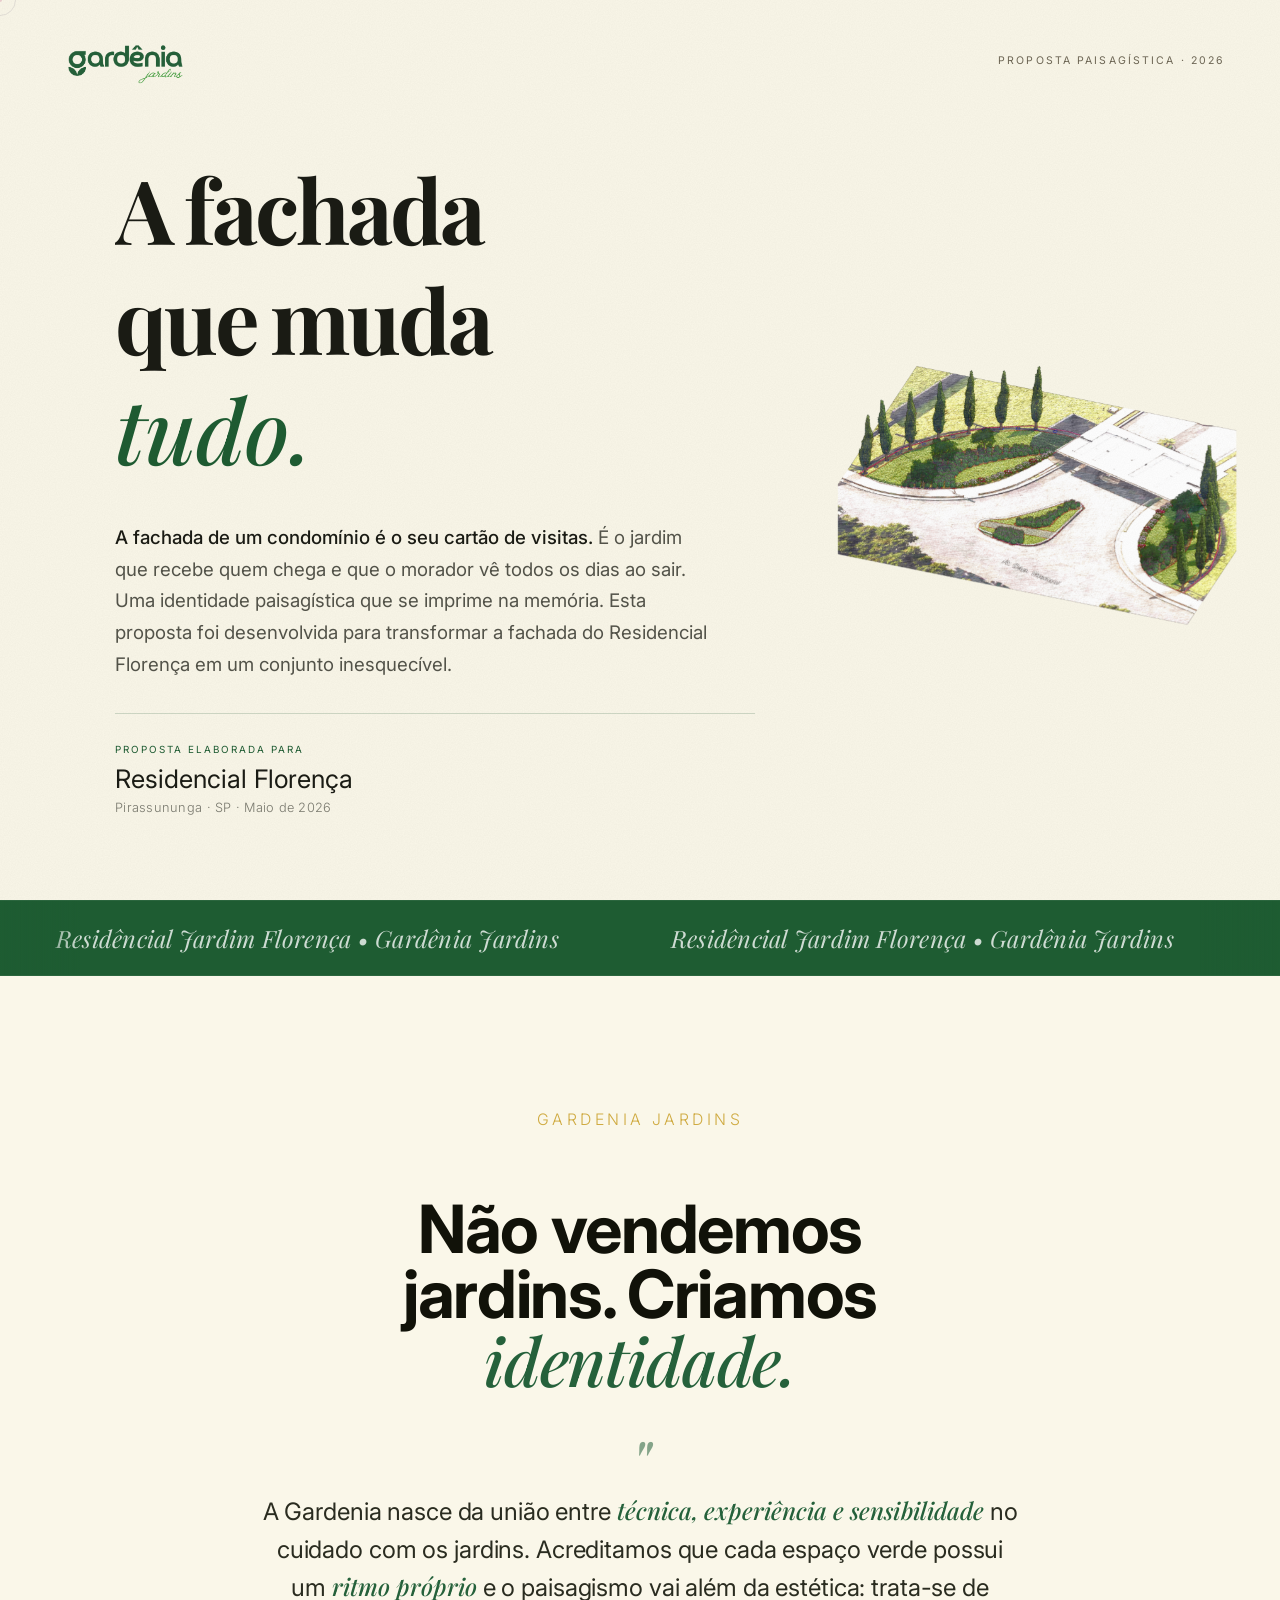
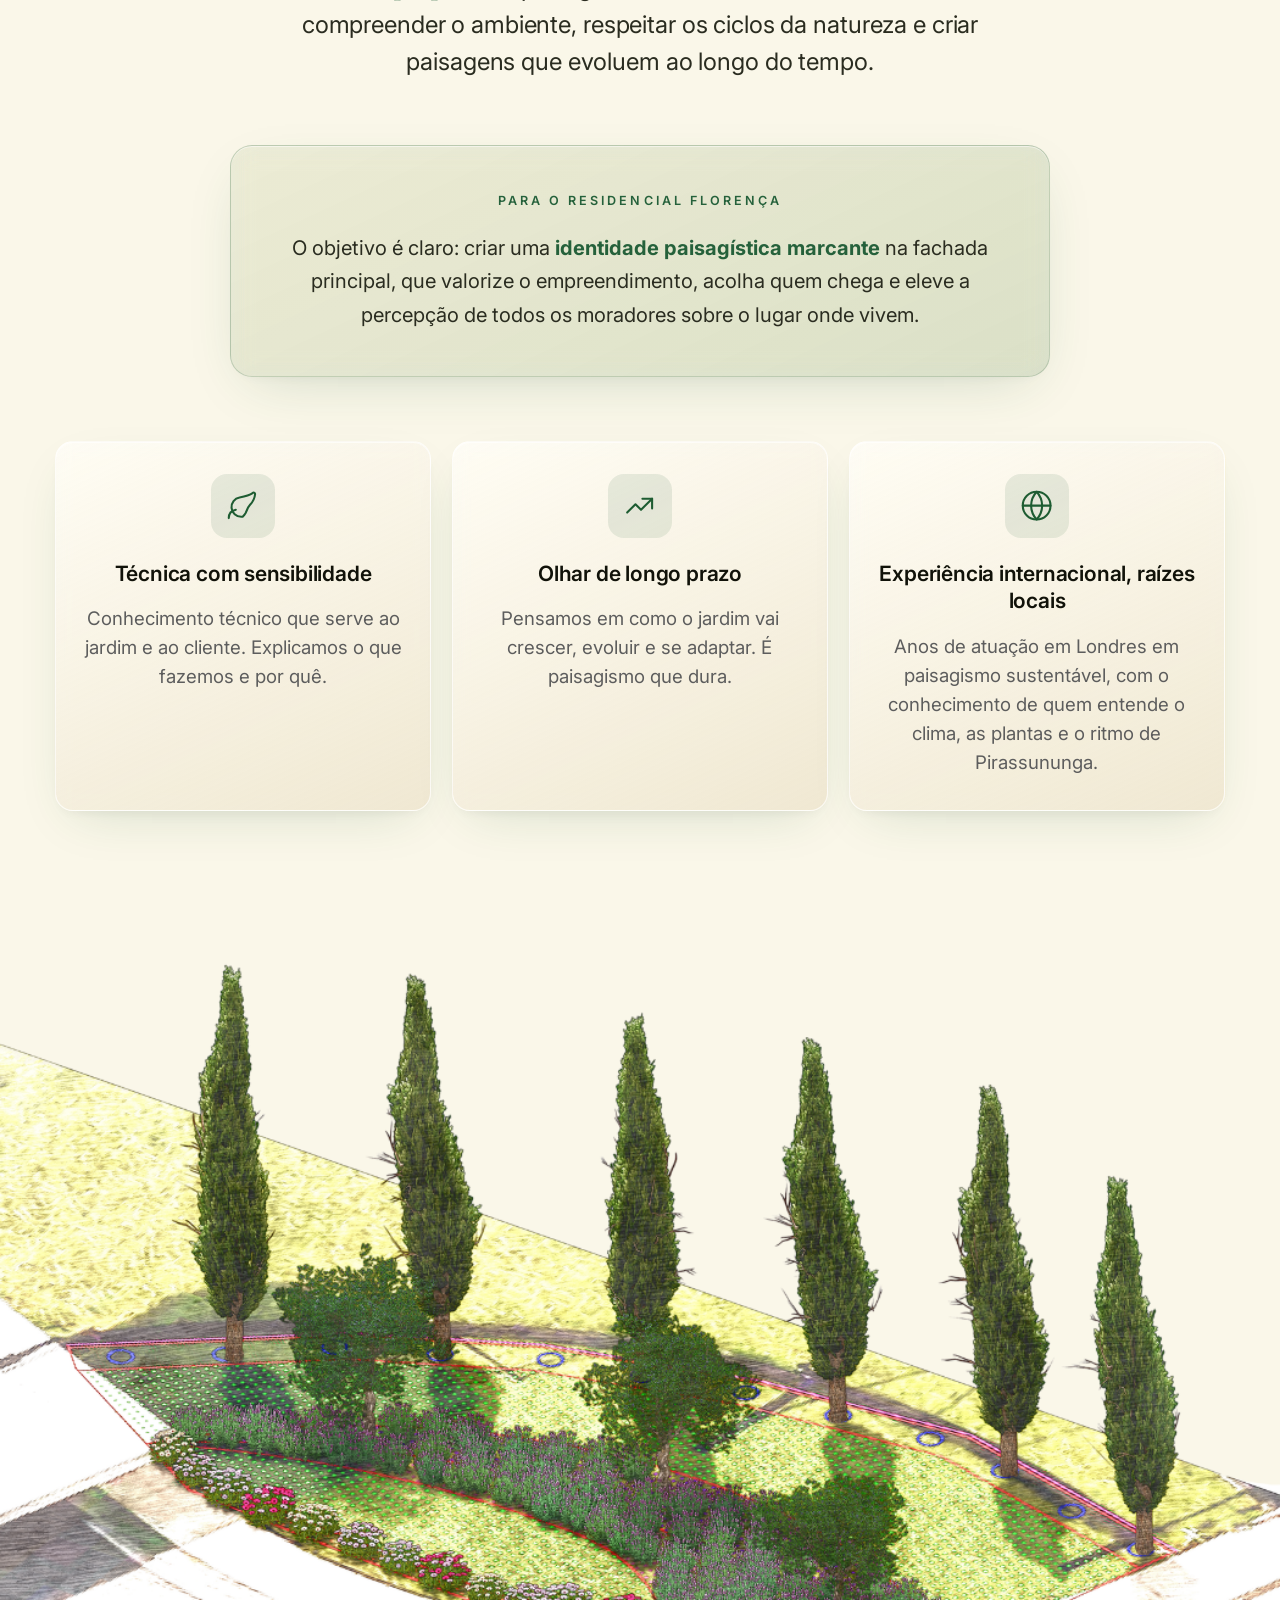
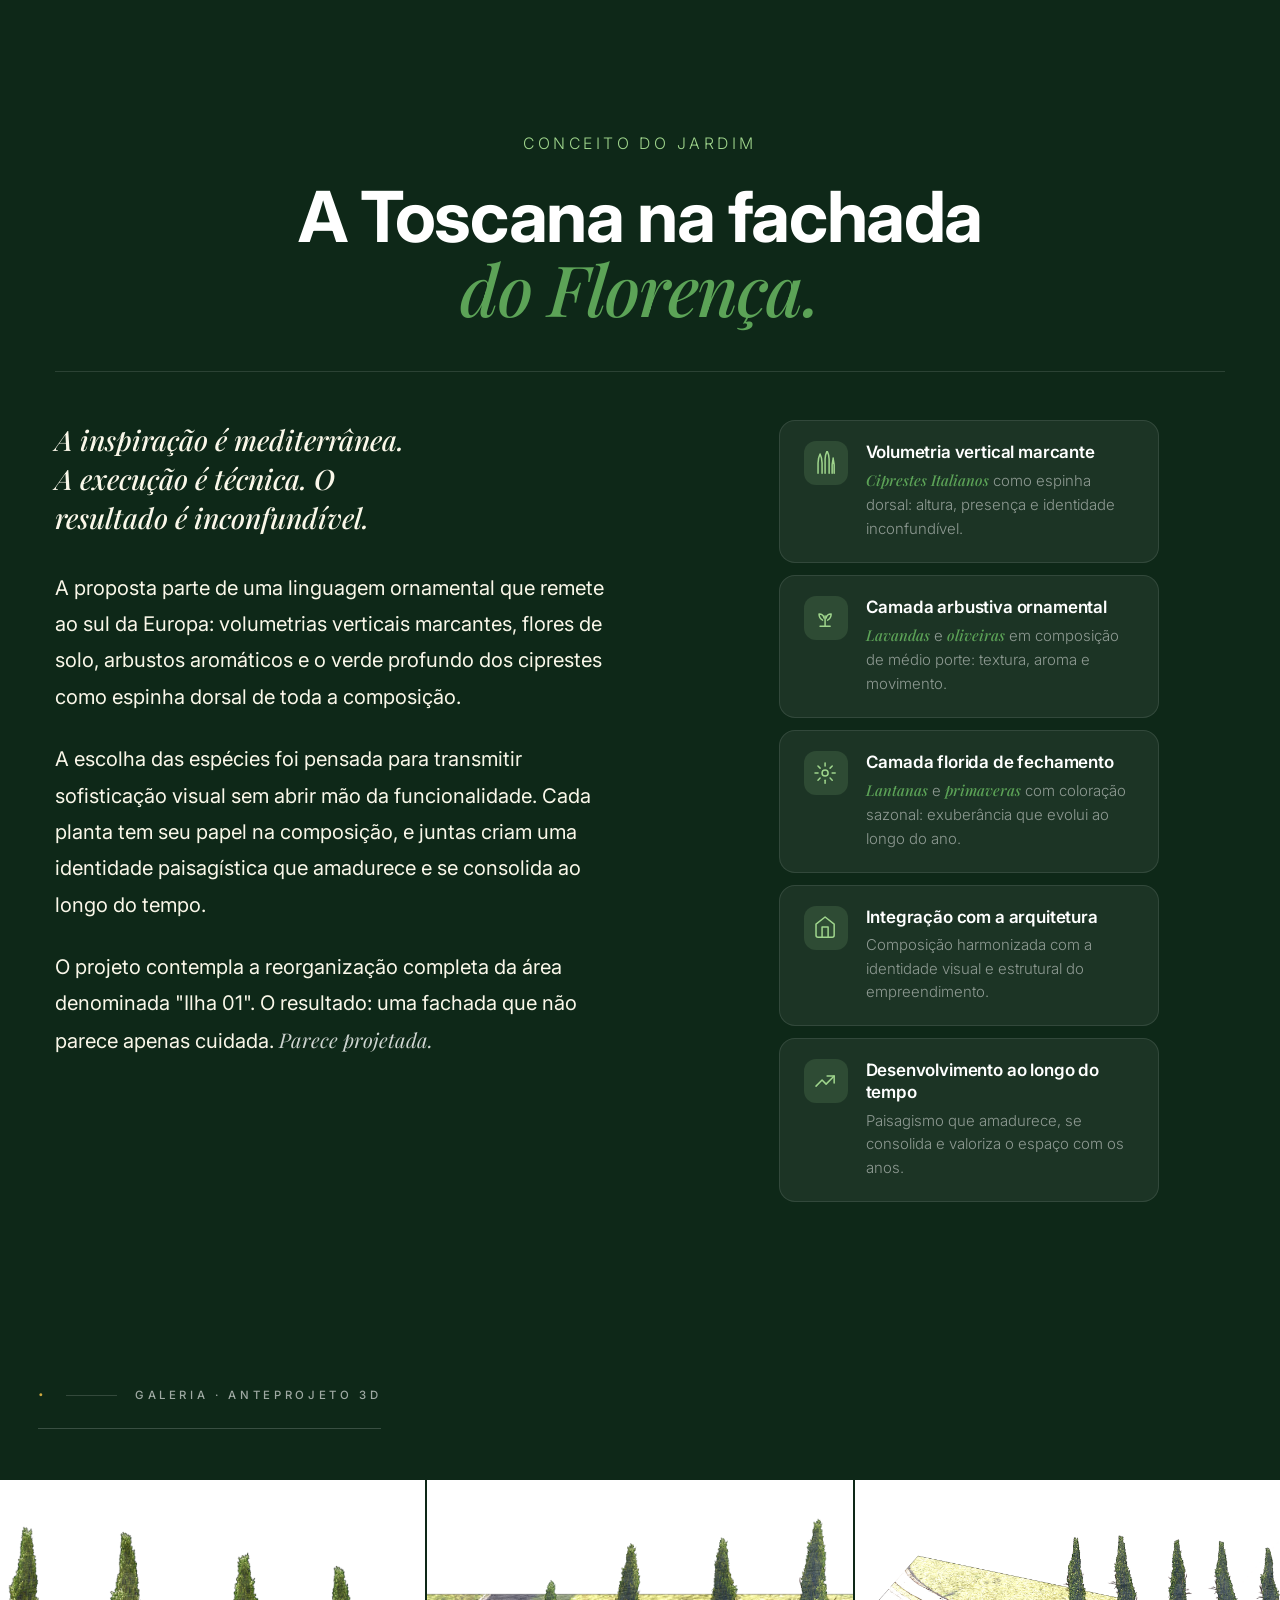
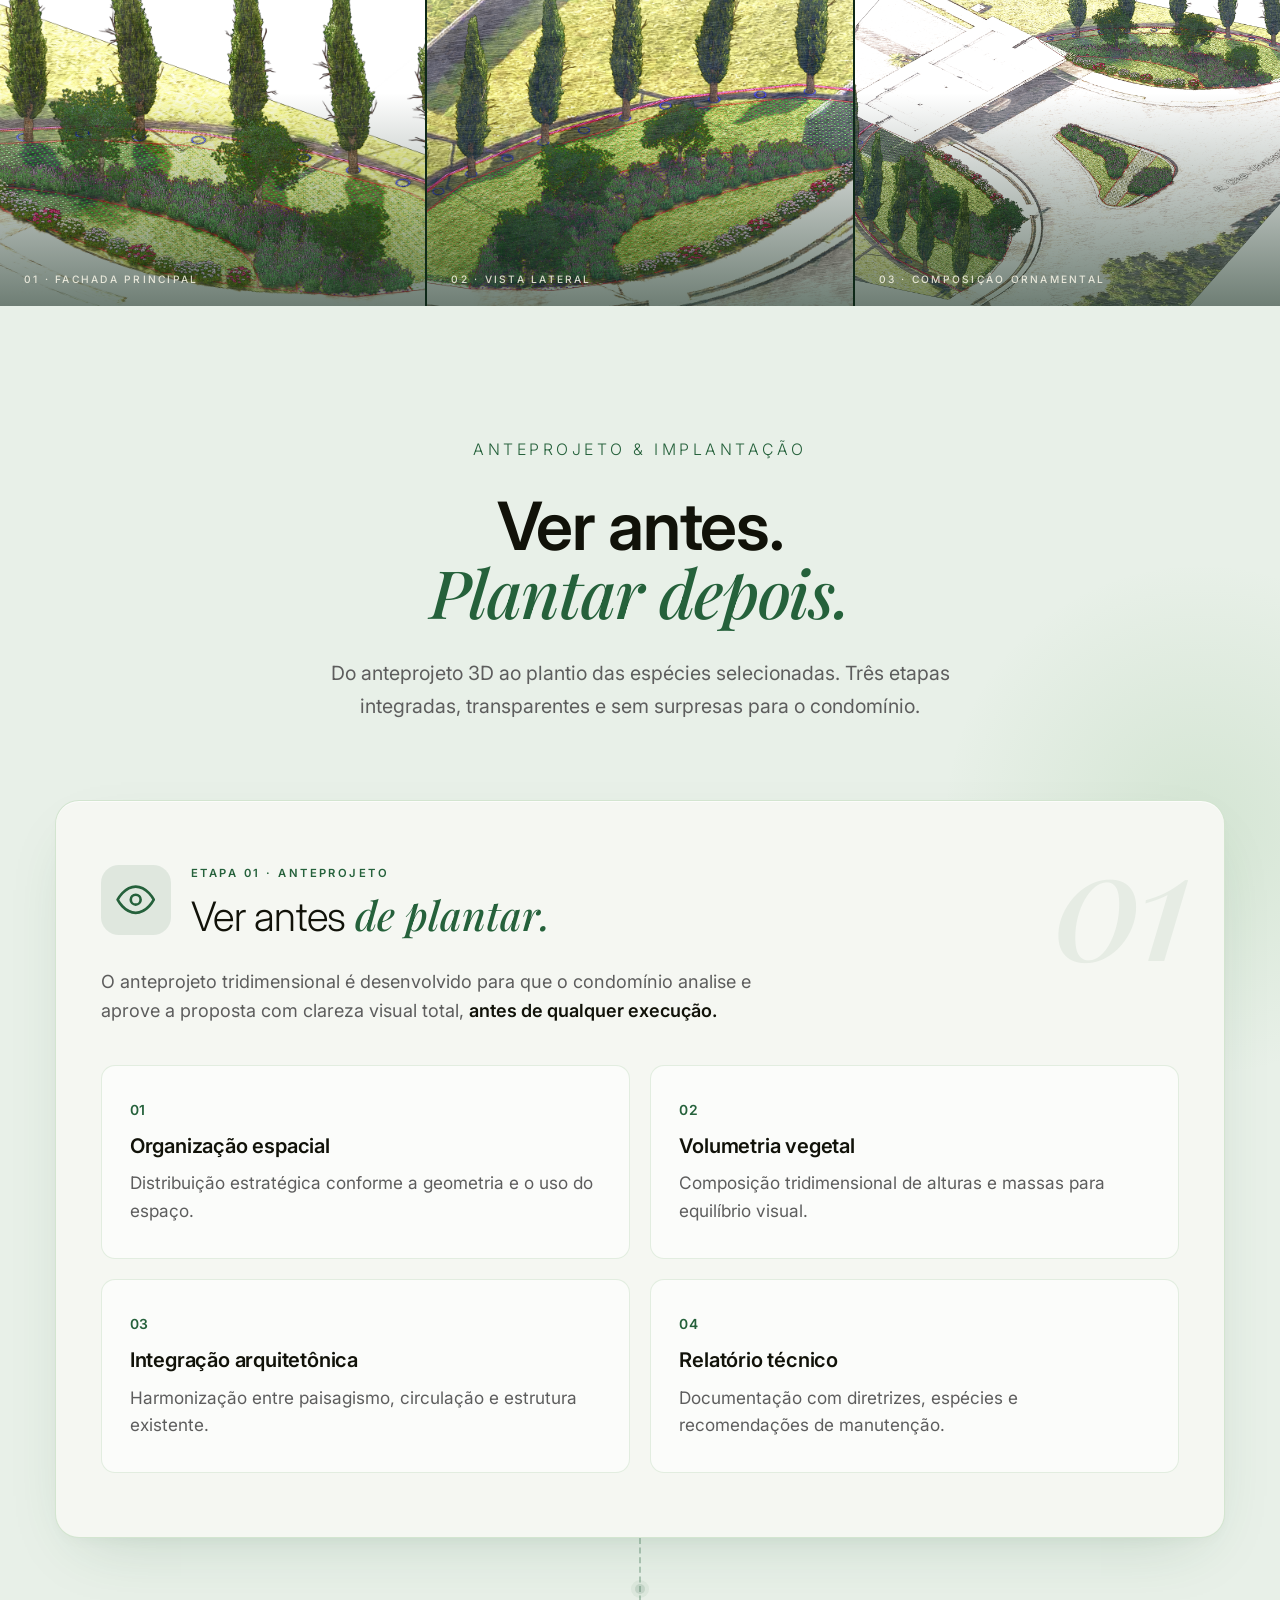
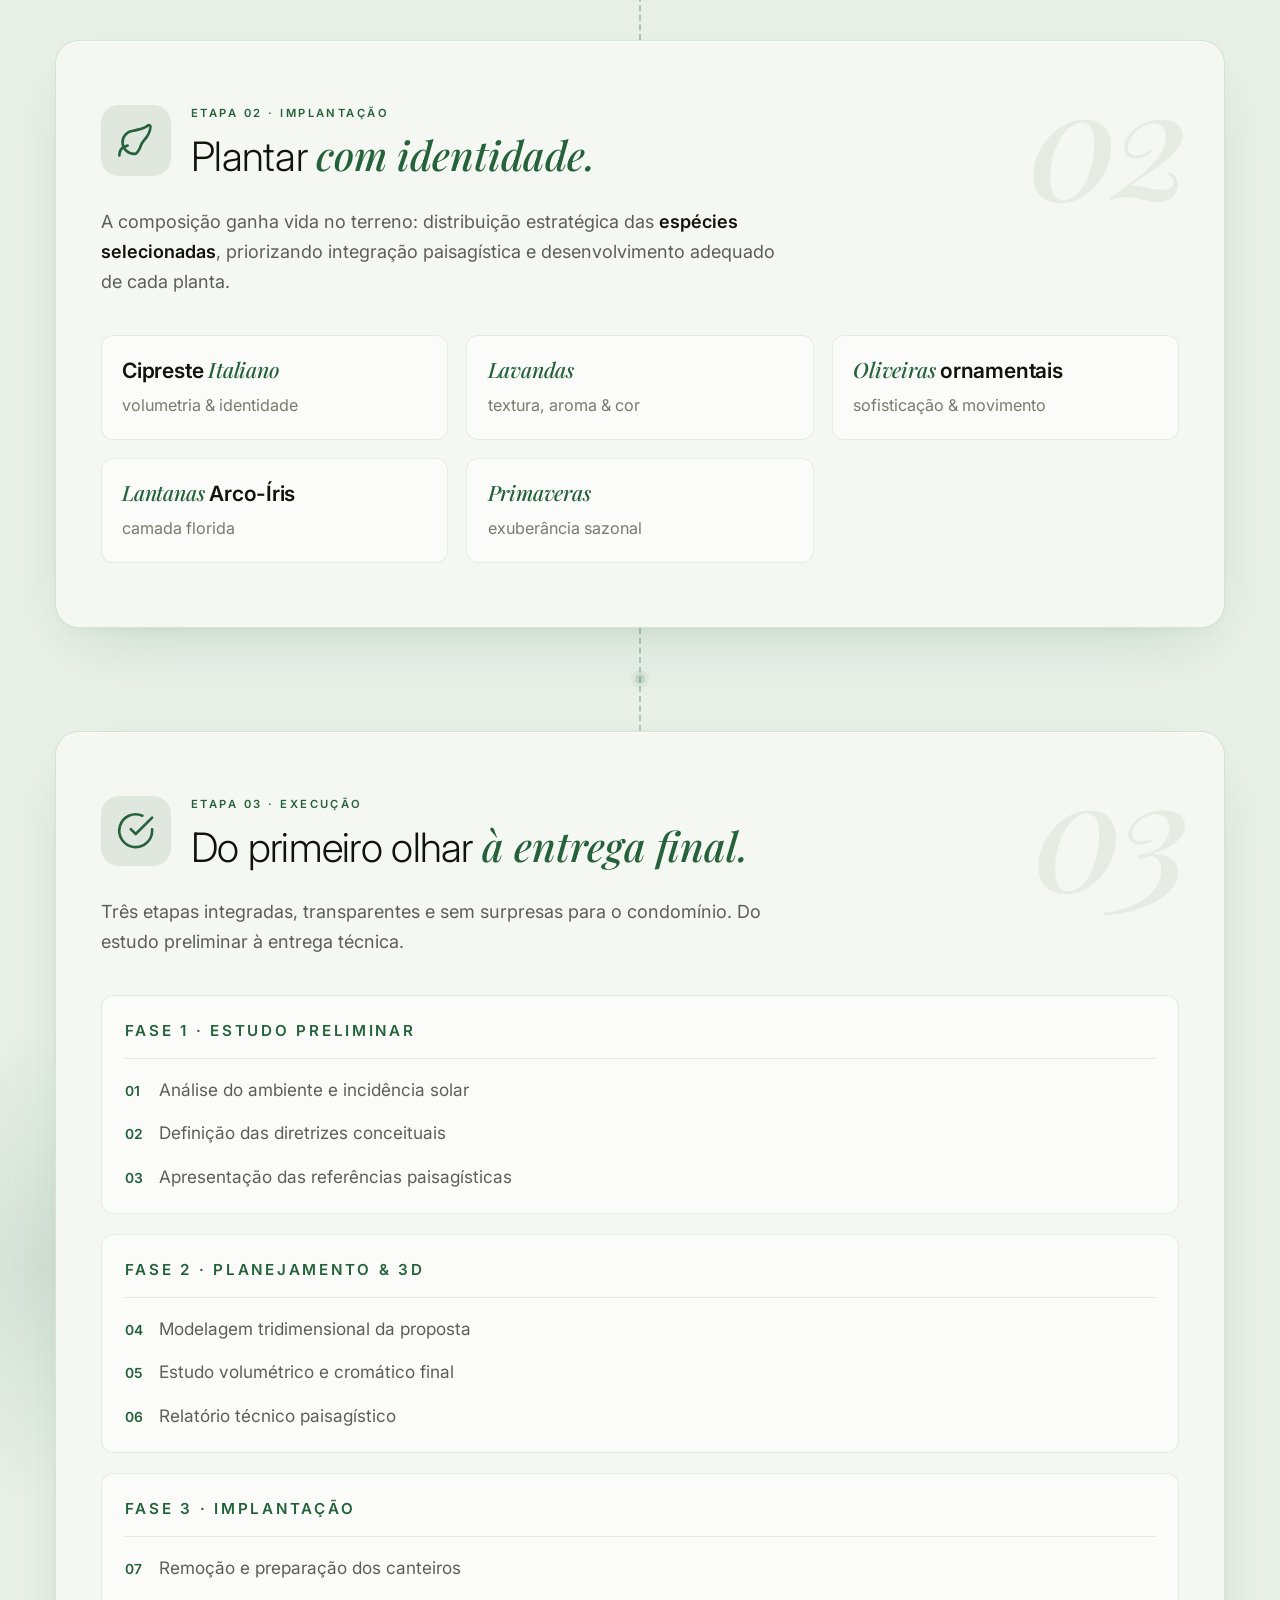
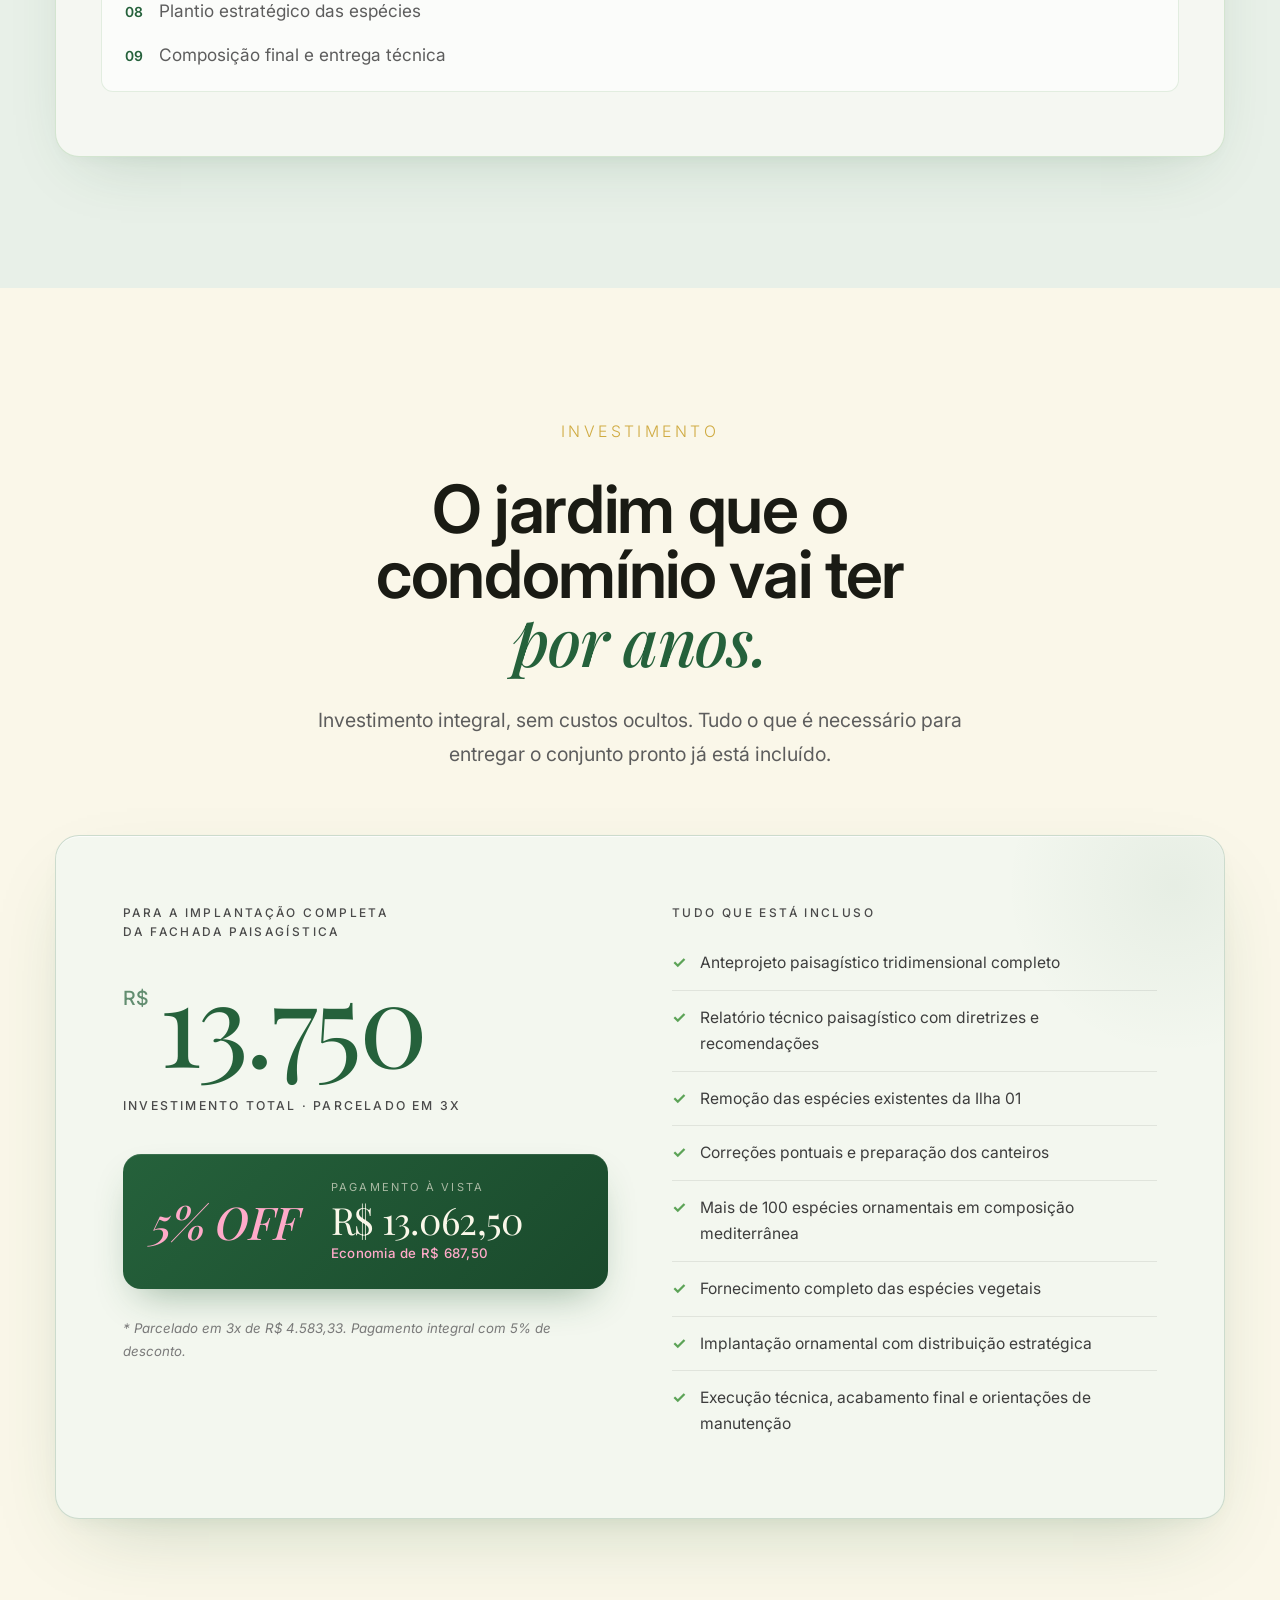
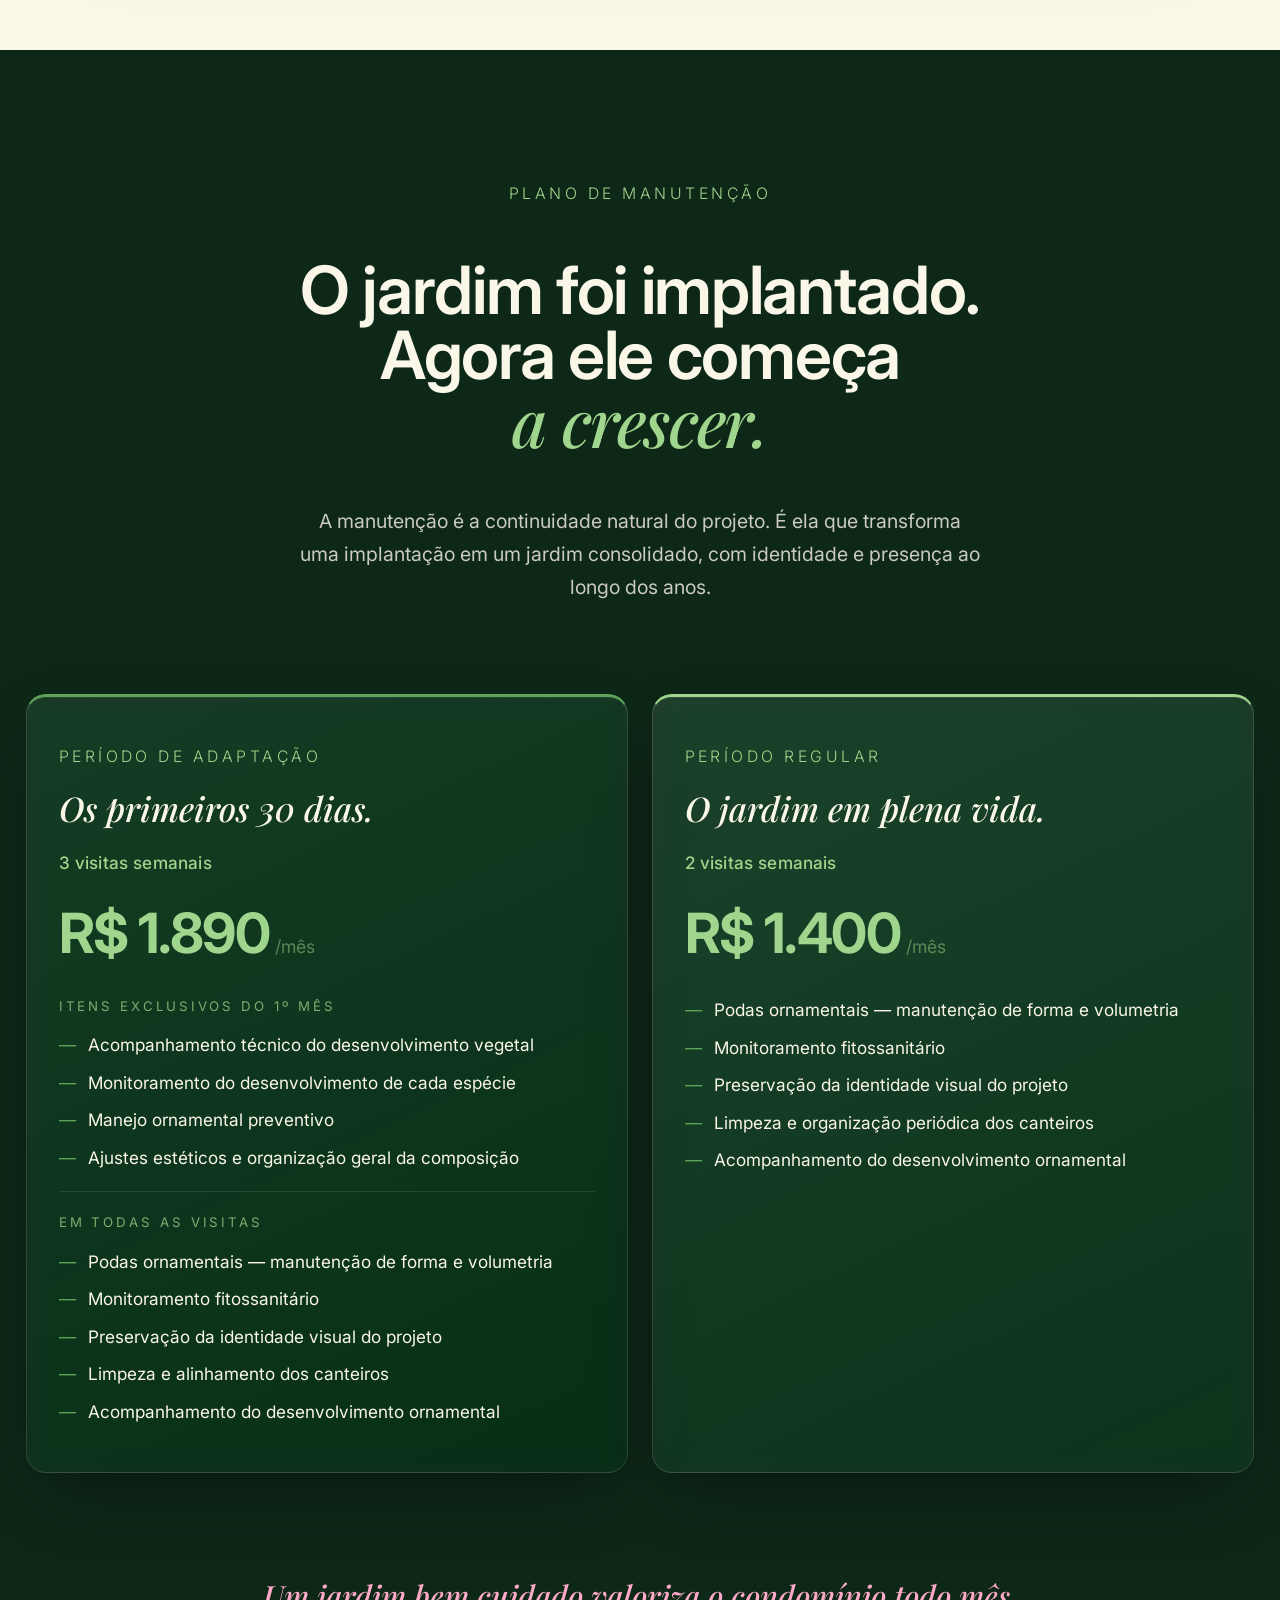
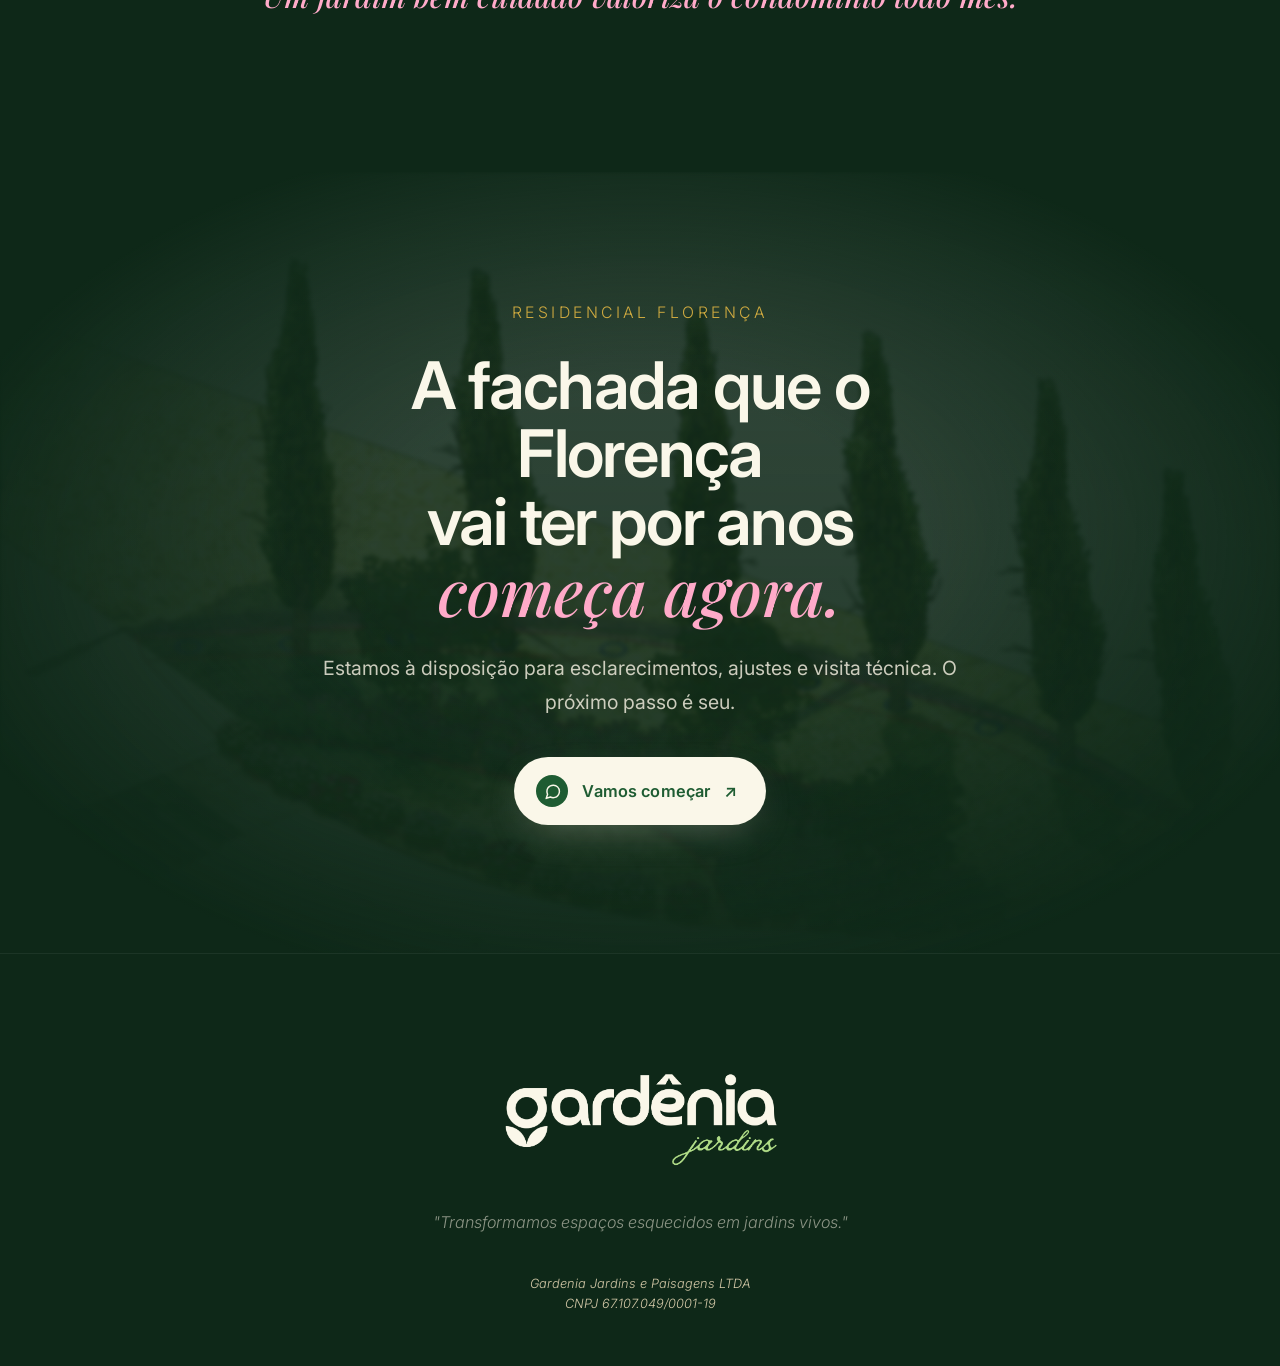
==== commit daf16a25: "Rodapé: quebrar linha no CNPJ e cor bege claro https://claude.ai/code/session_01KT7G8FASkDDML7DV2BdT" ====
--- a/index.html
+++ b/index.html
@@ -516,7 +516,7 @@
   <div class="ft-inner">
     <img class="ft-logo" src="images/logo-clara.png" alt="Gardenia Jardins">
     <p class="ft-quote">"Transformamos espaços esquecidos em jardins vivos."</p>
-    <p class="ft-quote" style="font-size:.75rem;opacity:.4;margin-top:12px">Gardenia Jardins e Paisagens LTDA · CNPJ 67.107.049/0001-19</p>
+    <p class="ft-quote" style="font-size:.75rem;color:#D4C9A8;margin-top:12px">Gardenia Jardins e Paisagens LTDA<br>CNPJ 67.107.049/0001-19</p>
   </div>
 </footer>
 </body>
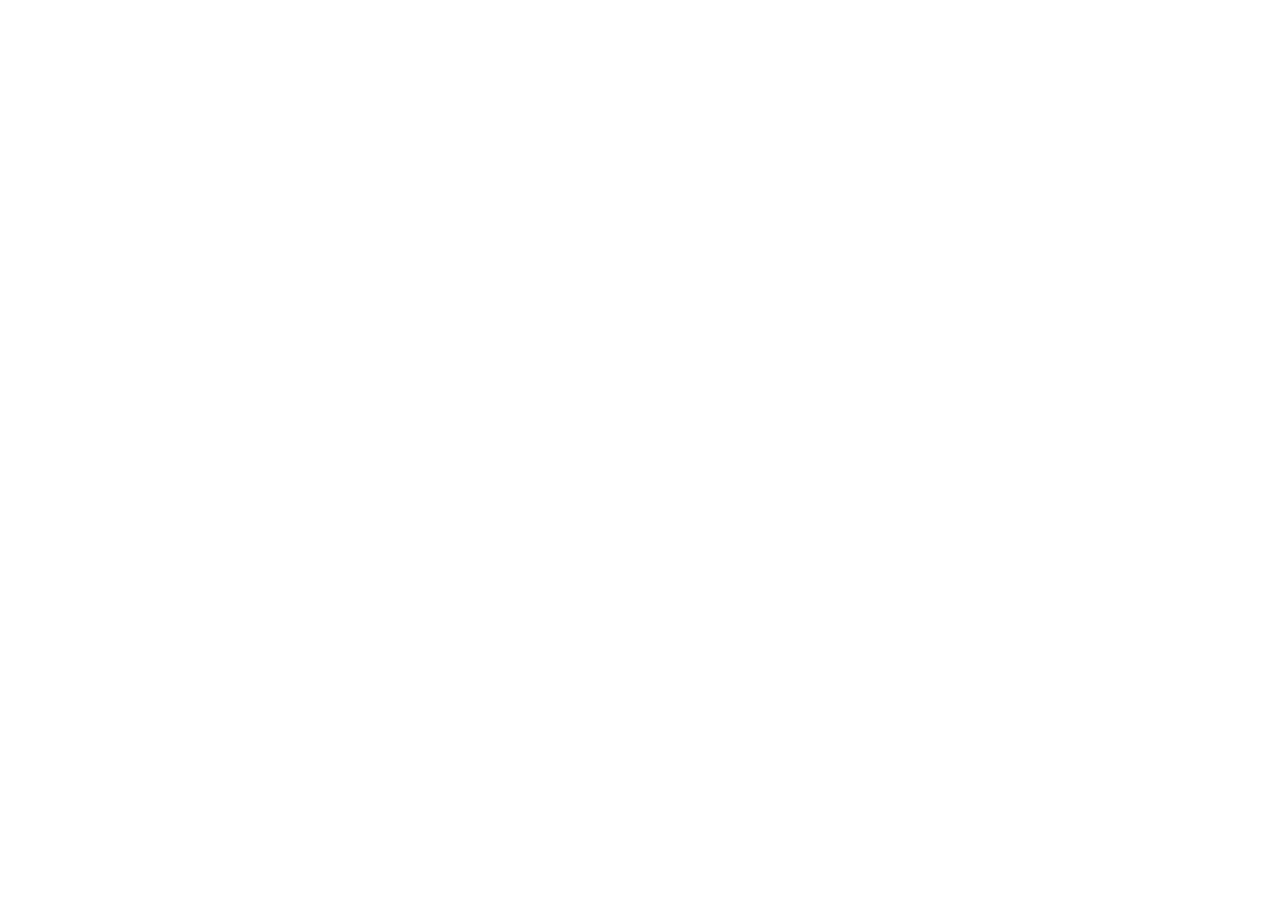
==== commit d7efb14a: "Reorganizar projeto: cada proposta em sua subpasta - Florença movida para florenca-proposta/ - Bosqu" ====
--- a/index.html
+++ b/index.html
@@ -2,522 +2,16 @@
 <html lang="pt-BR">
 <head>
 <meta charset="UTF-8">
-<meta name="viewport" content="width=device-width, initial-scale=1.0, viewport-fit=cover">
-<meta name="theme-color" content="#FAF7E8">
-<meta name="color-scheme" content="light">
-<meta name="format-detection" content="telephone=no">
-
-<title>Proposta Paisagística — Residencial Florença | Gardenia Jardins</title>
-<meta name="description" content="Proposta paisagística da Gardenia Jardins para o Residencial Florença. Composição mediterrânea com +100 plantas ornamentais para a fachada principal, em Pirassununga, SP.">
-<meta name="author" content="Gardenia Jardins">
-
-<!-- Open Graph / preview -->
-<meta property="og:type" content="website">
-<meta property="og:locale" content="pt_BR">
-<meta property="og:site_name" content="Gardenia Jardins">
-<meta property="og:title" content="Proposta Paisagística — Residencial Florença">
-<meta property="og:description" content="Composição mediterrânea com +100 plantas ornamentais para a fachada principal do Residencial Florença. Anteprojeto 3D com clareza visual antes da execução.">
-<meta property="og:image" content="images/hero-bg.jpg">
-<meta property="og:image:alt" content="Anteprojeto paisagístico do Residencial Florença">
-<meta property="og:image:width" content="1672">
-<meta property="og:image:height" content="941">
-
-<!-- Twitter -->
-<meta name="twitter:card" content="summary_large_image">
-<meta name="twitter:title" content="Proposta Paisagística — Residencial Florença">
-<meta name="twitter:description" content="Composição mediterrânea com +100 plantas ornamentais para a fachada principal do Residencial Florença.">
-<meta name="twitter:image" content="images/hero-bg.jpg">
-
-<!-- Fonts -->
-<link rel="preconnect" href="https://fonts.googleapis.com">
-<link rel="preconnect" href="https://fonts.gstatic.com" crossorigin>
-<link href="https://fonts.googleapis.com/css2?family=Playfair+Display:ital,wght@0,400;0,500;0,600;0,700;1,400;1,500;1,600;1,700&family=Inter:wght@300;400;500;600;700&display=swap" rel="stylesheet">
-
-<!-- Hero preload to win LCP -->
-<link rel="preload" as="image" href="images/fundo-site.png" fetchpriority="high">
-
-<!-- Styles -->
-<link rel="stylesheet" href="styles.css">
-
-<!-- Behavior -->
-<script>document.documentElement.classList.add('js');</script>
-<script src="script.js" defer></script>
+<title>Gardenia Jardins</title>
 </head>
 <body>
-
-<!-- Atmosphere layers -->
-<div class="grain" aria-hidden="true"></div>
-<div class="prog" id="prog" aria-hidden="true"></div>
-<div class="cursor-ring" id="cur-ring" aria-hidden="true"></div>
-<div class="cursor-dot" id="cur-dot" aria-hidden="true"></div>
-
-<!-- NAV -->
-<nav id="nav">
-  <div class="nav-inner">
-    <a class="n-logo" href="#top" aria-label="Gardenia Jardins">
-      <img src="images/logo.png" alt="Gardenia Jardins" width="160" height="80">
-    </a>
-    <div class="n-ref">Proposta Paisagística · 2026</div>
-  </div>
-</nav>
-
-<!-- ══ HERO EDITORIAL ══════════════════════════════════════
-     Esquerda: texto / Direita: foto limpa sem sobreposição -->
-<div class="hero">
-  <div class="hero-left">
-    <div class="hero-top">
-      <h1 class="hero-h1" data-reveal-lines>
-        <span class="line"><span class="line-inner">A fachada</span></span>
-        <span class="line"><span class="line-inner">que muda</span></span>
-        <span class="line"><span class="line-inner"><em>tudo.</em></span></span>
-      </h1>
-      <p class="hero-deck">
-        <strong>A fachada de um condomínio é o seu cartão de visitas.</strong> É o jardim que recebe quem chega e que o morador vê todos os dias ao sair. Uma identidade paisagística que se imprime na memória. Esta proposta foi desenvolvida para transformar a fachada do Residencial Florença em um conjunto inesquecível.
-      </p>
-    </div>
-    <div class="hero-bottom">
-      <div class="hero-client-block">
-        <div class="hero-for">Proposta elaborada para</div>
-        <div class="hero-client-name">Residencial Florença</div>
-        <div class="hero-client-sub">Pirassununga · SP · Maio de 2026</div>
-      </div>
-    </div>
-  </div>
-  <div class="hero-right">
-    <img loading="eager" decoding="async" fetchpriority="high" src="images/fundo-site2.png" alt="Anteprojeto Residencial Florença">
-  </div>
-</div>
-
-<!-- ══ MARQUEE ══════════════════════════════════════════ -->
-<div class="mq">
-  <div class="mq-track">
-    <div class="mq-item">Residêncial Jardim Florença • Gardênia Jardins</div>
-    <div class="mq-item">Residêncial Jardim Florença • Gardênia Jardins</div>
-    <div class="mq-item">Residêncial Jardim Florença • Gardênia Jardins</div>
-    <div class="mq-item">Residêncial Jardim Florença • Gardênia Jardins</div>
-    <div class="mq-item">Residêncial Jardim Florença • Gardênia Jardins</div>
-    <div class="mq-item">Residêncial Jardim Florença • Gardênia Jardins</div>
-  </div>
-</div>
-
-<!-- ══ QUEM SOMOS ══════════════════════════════════════ -->
-<section class="s s-white" id="cap-1">
-  <div class="max">
-    <div class="studio rv">
-      <div class="studio-eyebrow">Gardenia Jardins</div>
-      <h2 class="studio-title">
-        <span>Não vendemos</span>
-        <span>jardins. Criamos</span>
-        <span class="studio-em">identidade.</span>
-      </h2>
-      <blockquote class="studio-quote">
-        <p>A Gardenia nasce da união entre <em>técnica, experiência e sensibilidade</em> no cuidado com os jardins. Acreditamos que cada espaço verde possui um <em>ritmo próprio</em> e o paisagismo vai além da estética: trata-se de compreender o ambiente, respeitar os ciclos da natureza e criar paisagens que evoluem ao longo do tempo.</p>
-      </blockquote>
-      <div class="studio-feature">
-        <div class="studio-feature-eyebrow">Para o Residencial Florença</div>
-        <p class="studio-feature-text">O objetivo é claro: criar uma <strong>identidade paisagística marcante</strong> na fachada principal, que valorize o empreendimento, acolha quem chega e eleve a percepção de todos os moradores sobre o lugar onde vivem.</p>
-      </div>
-      <div class="studio-cards">
-        <div class="studio-card">
-          <span class="studio-card-icon" aria-hidden="true">
-            <svg viewBox="0 0 24 24" fill="none" stroke="currentColor" stroke-width="1.5" stroke-linecap="round" stroke-linejoin="round"><path d="M11 20A7 7 0 0 1 9.8 6.1C15.5 5 17 4.48 19.2 2.96a1 1 0 0 1 1.8.66 12.78 12.78 0 0 1-3.65 7.78c-1.66 1.66-2.32 3.62-3.07 5.71L13 19l-1 1z"/><path d="M2 21c0-3 1.85-5.36 5.08-6"/></svg>
-          </span>
-          <div class="studio-card-label">Técnica com sensibilidade</div>
-          <p class="studio-card-text">Conhecimento técnico que serve ao jardim e ao cliente. Explicamos o que fazemos e por quê.</p>
-        </div>
-        <div class="studio-card">
-          <span class="studio-card-icon" aria-hidden="true">
-            <svg viewBox="0 0 24 24" fill="none" stroke="currentColor" stroke-width="1.5" stroke-linecap="round" stroke-linejoin="round"><path d="m3 17 6-6 4 4 8-8"/><path d="M14 7h7v7"/></svg>
-          </span>
-          <div class="studio-card-label">Olhar de longo prazo</div>
-          <p class="studio-card-text">Pensamos em como o jardim vai crescer, evoluir e se adaptar. É paisagismo que dura.</p>
-        </div>
-        <div class="studio-card">
-          <span class="studio-card-icon" aria-hidden="true">
-            <svg viewBox="0 0 24 24" fill="none" stroke="currentColor" stroke-width="1.5" stroke-linecap="round" stroke-linejoin="round"><circle cx="12" cy="12" r="10"/><path d="M2 12h20"/><path d="M12 2a15.3 15.3 0 0 1 4 10 15.3 15.3 0 0 1-4 10 15.3 15.3 0 0 1-4-10 15.3 15.3 0 0 1 4-10z"/></svg>
-          </span>
-          <div class="studio-card-label">Experiência internacional, raízes locais</div>
-          <p class="studio-card-text">Anos de atuação em Londres em paisagismo sustentável, com o conhecimento de quem entende o clima, as plantas e o ritmo de Pirassununga.</p>
-        </div>
-      </div>
-    </div>
-  </div>
-</section>
-
-<!-- ══ TRANSICAO — jardin PNG transparente sobre cream ══ -->
-<div class="img-transicao">
-  <picture>
-    <source media="(min-width: 901px)" srcset="images/fundo-desktop.png">
-    <img loading="lazy" decoding="async" src="images/jardin-transicao2.png" alt="Jardim em transição">
-  </picture>
-</div>
-
-<!-- ══ CONCEITO — DARK ════════════════════════════════ -->
-<section class="s s-dark" id="cap-2">
-  <div class="max">
-    <div class="concept rv">
-      <div class="concept-eyebrow">Conceito do Jardim</div>
-      <h2 class="concept-title">
-        <span>A Toscana na fachada</span>
-        <span class="concept-em">do Florença.</span>
-      </h2>
-      <div class="concept-divider"></div>
-      <div class="concept-grid">
-        <div class="concept-text">
-          <p class="concept-lead-italic">A inspiração é mediterrânea. A execução é técnica. O resultado é inconfundível.</p>
-          <p class="concept-p">A proposta parte de uma linguagem ornamental que remete ao sul da Europa: volumetrias verticais marcantes, flores de solo, arbustos aromáticos e o verde profundo dos ciprestes como espinha dorsal de toda a composição.</p>
-          <p class="concept-p">A escolha das espécies foi pensada para transmitir sofisticação visual sem abrir mão da funcionalidade. Cada planta tem seu papel na composição, e juntas criam uma identidade paisagística que amadurece e se consolida ao longo do tempo.</p>
-          <p class="concept-p">O projeto contempla a reorganização completa da área denominada "Ilha 01". O resultado: uma fachada que não parece apenas cuidada. <em class="concept-emph">Parece projetada.</em></p>
-        </div>
-        <div class="concept-cards">
-          <div class="concept-card">
-            <span class="concept-card-icon" aria-hidden="true">
-              <svg viewBox="0 0 24 24" fill="none" stroke="currentColor" stroke-width="1.5" stroke-linecap="round" stroke-linejoin="round"><path d="M5 22V12c0-3 1-7 2-9 1 2 2 6 2 9v10"/><path d="M12 22V8c0-4 1-6 2-8 1 2 2 4 2 8v14"/><path d="M19 22V14c0-2 1-5 1-7 0 2 1 5 1 7v8"/></svg>
-            </span>
-            <div class="concept-card-body">
-              <div class="concept-card-label">Volumetria vertical marcante</div>
-              <p class="concept-card-text"><em>Ciprestes Italianos</em> como espinha dorsal: altura, presença e identidade inconfundível.</p>
-            </div>
-          </div>
-          <div class="concept-card">
-            <span class="concept-card-icon" aria-hidden="true">
-              <svg viewBox="0 0 24 24" fill="none" stroke="currentColor" stroke-width="1.5" stroke-linecap="round" stroke-linejoin="round"><path d="M7 20h10"/><path d="M12 20V10"/><path d="M9.5 14c-2-1-3.5-3-3.5-6 2.5 0 4.5 1.5 5 4"/><path d="M14.5 14c2-1 3.5-3 3.5-6-2.5 0-4.5 1.5-5 4"/></svg>
-            </span>
-            <div class="concept-card-body">
-              <div class="concept-card-label">Camada arbustiva ornamental</div>
-              <p class="concept-card-text"><em>Lavandas</em> e <em>oliveiras</em> em composição de médio porte: textura, aroma e movimento.</p>
-            </div>
-          </div>
-          <div class="concept-card">
-            <span class="concept-card-icon" aria-hidden="true">
-              <svg viewBox="0 0 24 24" fill="none" stroke="currentColor" stroke-width="1.5" stroke-linecap="round" stroke-linejoin="round"><circle cx="12" cy="12" r="3"/><path d="M12 2v3"/><path d="M12 19v3"/><path d="M4.93 4.93l2.12 2.12"/><path d="M16.95 16.95l2.12 2.12"/><path d="M2 12h3"/><path d="M19 12h3"/><path d="M4.93 19.07l2.12-2.12"/><path d="M16.95 7.05l2.12-2.12"/></svg>
-            </span>
-            <div class="concept-card-body">
-              <div class="concept-card-label">Camada florida de fechamento</div>
-              <p class="concept-card-text"><em>Lantanas</em> e <em>primaveras</em> com coloração sazonal: exuberância que evolui ao longo do ano.</p>
-            </div>
-          </div>
-          <div class="concept-card">
-            <span class="concept-card-icon" aria-hidden="true">
-              <svg viewBox="0 0 24 24" fill="none" stroke="currentColor" stroke-width="1.5" stroke-linecap="round" stroke-linejoin="round"><path d="m3 9 9-7 9 7v11a2 2 0 0 1-2 2H5a2 2 0 0 1-2-2z"/><polyline points="9 22 9 12 15 12 15 22"/></svg>
-            </span>
-            <div class="concept-card-body">
-              <div class="concept-card-label">Integração com a arquitetura</div>
-              <p class="concept-card-text">Composição harmonizada com a identidade visual e estrutural do empreendimento.</p>
-            </div>
-          </div>
-          <div class="concept-card">
-            <span class="concept-card-icon" aria-hidden="true">
-              <svg viewBox="0 0 24 24" fill="none" stroke="currentColor" stroke-width="1.5" stroke-linecap="round" stroke-linejoin="round"><path d="m3 17 6-6 4 4 8-8"/><path d="M14 7h7v7"/></svg>
-            </span>
-            <div class="concept-card-body">
-              <div class="concept-card-label">Desenvolvimento ao longo do tempo</div>
-              <p class="concept-card-text">Paisagismo que amadurece, se consolida e valoriza o espaço com os anos.</p>
-            </div>
-          </div>
-        </div>
-      </div>
-    </div>
-  </div>
-</section>
-
-<!-- ══ GALERIA ════════════════════════════════════════ -->
-<div class="gal-wrap">
-  <div class="gal-rail">
-    <div class="chap chap--dark">
-      <span class="chap-num">·</span>
-      <span class="chap-name">Galeria · Anteprojeto 3D</span>
-    </div>
-  </div>
-  <div class="gal-grid gal-grid--3">
-    <div class="gi h420">
-      <img loading="lazy" decoding="async" src="images/01flo.png" alt="Fachada principal">
-      <div class="gi-lbl">01 · Fachada principal</div>
-    </div>
-    <div class="gi h420">
-      <img loading="lazy" decoding="async" src="images/02flo.png" alt="Vista lateral">
-      <div class="gi-lbl">02 · Vista lateral</div>
-    </div>
-    <div class="gi h420">
-      <img loading="lazy" decoding="async" src="images/03flo.png" alt="Composição ornamental">
-      <div class="gi-lbl">03 · Composição ornamental</div>
-    </div>
-  </div>
-</div>
-
-<!-- ══ ANTEPROJETO + IMPLANTACAO + FASES (timeline) ══ -->
-<section class="tl-section" id="cap-3">
-  <div class="tl-deco tl-deco--a" aria-hidden="true"></div>
-  <div class="tl-deco tl-deco--b" aria-hidden="true"></div>
-  <div class="max">
-    <div class="tl-head rv">
-      <div class="tl-eyebrow">Anteprojeto & Implantação</div>
-      <h2 class="tl-title">
-        <span>Ver antes.</span>
-        <span class="tl-em">Plantar depois.</span>
-      </h2>
-      <p class="tl-lead">Do anteprojeto 3D ao plantio das espécies selecionadas. Três etapas integradas, transparentes e sem surpresas para o condomínio.</p>
-    </div>
-
-    <!-- CARD 01 — Anteprojeto -->
-    <article class="tl-card rv">
-      <div class="tl-card-wm" aria-hidden="true">01</div>
-      <header class="tl-card-head">
-        <span class="tl-card-icon" aria-hidden="true">
-          <svg viewBox="0 0 24 24" fill="none" stroke="currentColor" stroke-width="1.6" stroke-linecap="round" stroke-linejoin="round"><path d="M1 12s4-8 11-8 11 8 11 8-4 8-11 8-11-8-11-8z"/><circle cx="12" cy="12" r="3"/></svg>
-        </span>
-        <div class="tl-card-meta">
-          <div class="tl-card-label">Etapa 01 · Anteprojeto</div>
-          <h3 class="tl-card-title">Ver antes <em>de plantar.</em></h3>
-        </div>
-      </header>
-      <p class="tl-card-desc">O anteprojeto tridimensional é desenvolvido para que o condomínio analise e aprove a proposta com clareza visual total, <strong>antes de qualquer execução.</strong></p>
-      <div class="tl-subcards tl-subcards--4">
-        <div class="tl-subcard">
-          <div class="tl-subcard-n">01</div>
-          <div class="tl-subcard-title">Organização espacial</div>
-          <p class="tl-subcard-text">Distribuição estratégica conforme a geometria e o uso do espaço.</p>
-        </div>
-        <div class="tl-subcard">
-          <div class="tl-subcard-n">02</div>
-          <div class="tl-subcard-title">Volumetria vegetal</div>
-          <p class="tl-subcard-text">Composição tridimensional de alturas e massas para equilíbrio visual.</p>
-        </div>
-        <div class="tl-subcard">
-          <div class="tl-subcard-n">03</div>
-          <div class="tl-subcard-title">Integração arquitetônica</div>
-          <p class="tl-subcard-text">Harmonização entre paisagismo, circulação e estrutura existente.</p>
-        </div>
-        <div class="tl-subcard">
-          <div class="tl-subcard-n">04</div>
-          <div class="tl-subcard-title">Relatório técnico</div>
-          <p class="tl-subcard-text">Documentação com diretrizes, espécies e recomendações de manutenção.</p>
-        </div>
-      </div>
-    </article>
-
-    <div class="tl-connector" aria-hidden="true"></div>
-
-    <!-- CARD 02 — Implantação -->
-    <article class="tl-card rv">
-      <div class="tl-card-wm" aria-hidden="true">02</div>
-      <header class="tl-card-head">
-        <span class="tl-card-icon" aria-hidden="true">
-          <svg viewBox="0 0 24 24" fill="none" stroke="currentColor" stroke-width="1.6" stroke-linecap="round" stroke-linejoin="round"><path d="M11 20A7 7 0 0 1 9.8 6.1C15.5 5 17 4.48 19.2 2.96a1 1 0 0 1 1.8.66 12.78 12.78 0 0 1-3.65 7.78c-1.66 1.66-2.32 3.62-3.07 5.71L13 19l-1 1z"/><path d="M2 21c0-3 1.85-5.36 5.08-6"/></svg>
-        </span>
-        <div class="tl-card-meta">
-          <div class="tl-card-label">Etapa 02 · Implantação</div>
-          <h3 class="tl-card-title">Plantar <em>com identidade.</em></h3>
-        </div>
-      </header>
-      <p class="tl-card-desc">A composição ganha vida no terreno: distribuição estratégica das <strong>espécies selecionadas</strong>, priorizando integração paisagística e desenvolvimento adequado de cada planta.</p>
-      <div class="tl-species-grid">
-        <div class="tl-species">
-          <div class="tl-species-name">Cipreste <em>Italiano</em></div>
-          <div class="tl-species-role">volumetria & identidade</div>
-        </div>
-        <div class="tl-species">
-          <div class="tl-species-name"><em>Lavandas</em></div>
-          <div class="tl-species-role">textura, aroma & cor</div>
-        </div>
-        <div class="tl-species">
-          <div class="tl-species-name"><em>Oliveiras</em> ornamentais</div>
-          <div class="tl-species-role">sofisticação & movimento</div>
-        </div>
-        <div class="tl-species">
-          <div class="tl-species-name"><em>Lantanas</em> Arco-Íris</div>
-          <div class="tl-species-role">camada florida</div>
-        </div>
-        <div class="tl-species">
-          <div class="tl-species-name"><em>Primaveras</em></div>
-          <div class="tl-species-role">exuberância sazonal</div>
-        </div>
-      </div>
-    </article>
-
-    <div class="tl-connector" aria-hidden="true"></div>
-
-    <!-- CARD 03 — Fases -->
-    <article class="tl-card rv">
-      <div class="tl-card-wm" aria-hidden="true">03</div>
-      <header class="tl-card-head">
-        <span class="tl-card-icon" aria-hidden="true">
-          <svg viewBox="0 0 24 24" fill="none" stroke="currentColor" stroke-width="1.6" stroke-linecap="round" stroke-linejoin="round"><path d="M22 11.08V12a10 10 0 1 1-5.93-9.14"/><polyline points="22 4 12 14.01 9 11.01"/></svg>
-        </span>
-        <div class="tl-card-meta">
-          <div class="tl-card-label">Etapa 03 · Execução</div>
-          <h3 class="tl-card-title">Do primeiro olhar <em>à entrega final.</em></h3>
-        </div>
-      </header>
-      <p class="tl-card-desc">Três etapas integradas, transparentes e sem surpresas para o condomínio. Do estudo preliminar à entrega técnica.</p>
-      <div class="tl-phases">
-        <div class="tl-phase">
-          <div class="tl-phase-title">Fase 1 · Estudo Preliminar</div>
-          <div class="tl-phase-steps">
-            <div class="tl-phase-step"><span>01</span> Análise do ambiente e incidência solar</div>
-            <div class="tl-phase-step"><span>02</span> Definição das diretrizes conceituais</div>
-            <div class="tl-phase-step"><span>03</span> Apresentação das referências paisagísticas</div>
-          </div>
-        </div>
-        <div class="tl-phase">
-          <div class="tl-phase-title">Fase 2 · Planejamento & 3D</div>
-          <div class="tl-phase-steps">
-            <div class="tl-phase-step"><span>04</span> Modelagem tridimensional da proposta</div>
-            <div class="tl-phase-step"><span>05</span> Estudo volumétrico e cromático final</div>
-            <div class="tl-phase-step"><span>06</span> Relatório técnico paisagístico</div>
-          </div>
-        </div>
-        <div class="tl-phase">
-          <div class="tl-phase-title">Fase 3 · Implantação</div>
-          <div class="tl-phase-steps">
-            <div class="tl-phase-step"><span>07</span> Remoção e preparação dos canteiros</div>
-            <div class="tl-phase-step"><span>08</span> Plantio estratégico das espécies</div>
-            <div class="tl-phase-step"><span>09</span> Composição final e entrega técnica</div>
-          </div>
-        </div>
-      </div>
-    </article>
-  </div>
-</section>
-
-<!-- ══ INVESTIMENTO ════════════════════════════════════ -->
-<section class="s s-white" id="cap-6">
-  <div class="max">
-    <div class="invest-head rv">
-      <div class="invest-head-eyebrow">Investimento</div>
-      <h2 class="invest-head-title">
-        <span>O jardim que o</span>
-        <span>condomínio vai ter</span>
-        <span class="invest-head-em">por anos.</span>
-      </h2>
-      <p class="invest-head-sub">Investimento integral, sem custos ocultos. Tudo o que é necessário para entregar o conjunto pronto já está incluído.</p>
-    </div>
-
-    <!-- CARD do Investimento — preço (esquerda) + entregas (direita) -->
-    <div class="invest-card rv">
-      <div class="invest-grid">
-        <div class="invest-price">
-          <div class="invest-eyebrow">Para a implantação completa<br>da fachada paisagística</div>
-          <div class="invest-total">
-            <span class="inv-cur">R$</span><span class="inv-big">13.750</span>
-          </div>
-          <div class="invest-meta">Investimento total · Parcelado em 3x</div>
-          <div class="invest-discount">
-            <div class="discount-tag">5% OFF</div>
-            <div class="discount-info">
-              <div class="discount-label">Pagamento à vista</div>
-              <div class="discount-price">R$ 13.062,50</div>
-              <div class="discount-savings">Economia de R$ 687,50</div>
-            </div>
-          </div>
-          <p class="invest-conds">* Parcelado em 3x de R$ 4.583,33. Pagamento integral com 5% de desconto.</p>
-        </div>
-        <div class="invest-scope">
-          <div class="invest-scope-title">Tudo que está incluso</div>
-          <ul class="invest-list">
-            <li><span class="inv-ck">✓</span><span>Anteprojeto paisagístico tridimensional completo</span></li>
-            <li><span class="inv-ck">✓</span><span>Relatório técnico paisagístico com diretrizes e recomendações</span></li>
-            <li><span class="inv-ck">✓</span><span>Remoção das espécies existentes da Ilha 01</span></li>
-            <li><span class="inv-ck">✓</span><span>Correções pontuais e preparação dos canteiros</span></li>
-            <li><span class="inv-ck">✓</span><span>Mais de 100 espécies ornamentais em composição mediterrânea</span></li>
-            <li><span class="inv-ck">✓</span><span>Fornecimento completo das espécies vegetais</span></li>
-            <li><span class="inv-ck">✓</span><span>Implantação ornamental com distribuição estratégica</span></li>
-            <li><span class="inv-ck">✓</span><span>Execução técnica, acabamento final e orientações de manutenção</span></li>
-          </ul>
-        </div>
-      </div>
-    </div>
-  </div>
-</section>
-
-<!-- ══ MANUTENCAO ══════════════════════════════════════ -->
-<section class="mnt-section" id="cap-7">
-  <div class="max">
-    <div class="mnt-top rv">
-      <div class="mnt-eyebrow">Plano de Manutenção</div>
-      <h2 class="mnt-title">
-        <span>O jardim foi implantado.</span>
-        <span>Agora ele começa</span>
-        <span class="mnt-em">a crescer.</span>
-      </h2>
-      <p class="mnt-sub">A manutenção é a continuidade natural do projeto. É ela que transforma uma implantação em um jardim consolidado, com identidade e presença ao longo dos anos.</p>
-    </div>
-  </div>
-
-  <div class="mnt-cards rv">
-    <article class="mnt-card mnt-card--adapt">
-      <div class="mnt-card-label">Período de adaptação</div>
-      <h3 class="mnt-card-title"><em>Os primeiros 30 dias.</em></h3>
-      <div class="mnt-card-freq">3 visitas semanais</div>
-      <div class="mnt-card-price">R$ 1.890<span class="mnt-price-suffix">/mês</span></div>
-
-      <div class="mnt-list-label">Itens exclusivos do 1º mês</div>
-      <ul class="mnt-list">
-        <li>Acompanhamento técnico do desenvolvimento vegetal</li>
-        <li>Monitoramento do desenvolvimento de cada espécie</li>
-        <li>Manejo ornamental preventivo</li>
-        <li>Ajustes estéticos e organização geral da composição</li>
-      </ul>
-
-      <div class="mnt-divider"></div>
-
-      <div class="mnt-list-label">Em todas as visitas</div>
-      <ul class="mnt-list">
-        <li>Podas ornamentais — manutenção de forma e volumetria</li>
-        <li>Monitoramento fitossanitário</li>
-        <li>Preservação da identidade visual do projeto</li>
-        <li>Limpeza e alinhamento dos canteiros</li>
-        <li>Acompanhamento do desenvolvimento ornamental</li>
-      </ul>
-    </article>
-
-    <article class="mnt-card mnt-card--regular">
-      <div class="mnt-card-label">Período regular</div>
-      <h3 class="mnt-card-title"><em>O jardim em plena vida.</em></h3>
-      <div class="mnt-card-freq">2 visitas semanais</div>
-      <div class="mnt-card-price">R$ 1.400<span class="mnt-price-suffix">/mês</span></div>
-
-      <ul class="mnt-list">
-        <li>Podas ornamentais — manutenção de forma e volumetria</li>
-        <li>Monitoramento fitossanitário</li>
-        <li>Preservação da identidade visual do projeto</li>
-        <li>Limpeza e organização periódica dos canteiros</li>
-        <li>Acompanhamento do desenvolvimento ornamental</li>
-      </ul>
-    </article>
-  </div>
-
-  <div class="max">
-    <p class="mnt-closing">Um jardim bem cuidado valoriza o condomínio todo mês.</p>
-  </div>
-</section>
-
-<!-- ══ CLOSING CTA ══════════════════════════════════ -->
-<section class="closing-cta">
-  <div class="closing-img-bg" aria-hidden="true">
-    <img loading="lazy" decoding="async" src="images/01flo.png" alt="">
-  </div>
-  <div class="closing-inner rv">
-    <div class="closing-eyebrow">Residencial Florença</div>
-    <h2 class="closing-title">A fachada que o Florença<br>vai ter por anos<br><em style="color:#FFAAC9">começa agora.</em></h2>
-    <p class="closing-sub">Estamos à disposição para esclarecimentos, ajustes e visita técnica. O próximo passo é seu.</p>
-    <a class="cta-pill" href="https://wa.me/5519996029455?text=Ol%C3%A1%21%20Vim%20pela%20proposta%20do%20Residencial%20Floren%C3%A7a%20e%20gostaria%20de%20conversar." target="_blank" rel="noopener">
-      <span class="cta-icon" aria-hidden="true">
-        <svg viewBox="0 0 24 24" fill="none" stroke="currentColor" stroke-width="2" stroke-linecap="round" stroke-linejoin="round"><path d="M21 11.5a8.38 8.38 0 0 1-.9 3.8 8.5 8.5 0 0 1-7.6 4.7 8.38 8.38 0 0 1-3.8-.9L3 21l1.9-5.7a8.38 8.38 0 0 1-.9-3.8 8.5 8.5 0 0 1 4.7-7.6 8.38 8.38 0 0 1 3.8-.9h.5a8.48 8.48 0 0 1 8 8v.5z"/></svg>
-      </span>
-      <span class="cta-label">Vamos começar</span>
-      <span class="cta-arrow" aria-hidden="true">↗</span>
-    </a>
-  </div>
-</section>
-
-<!-- ══ FOOTER ══════════════════════════════════════════ -->
-<footer>
-  <div class="ft-inner">
-    <img class="ft-logo" src="images/logo-clara.png" alt="Gardenia Jardins">
-    <p class="ft-quote">"Transformamos espaços esquecidos em jardins vivos."</p>
-    <p class="ft-quote" style="font-size:.75rem;color:#D4C9A8;margin-top:12px">Gardenia Jardins e Paisagens LTDA<br>CNPJ 67.107.049/0001-19</p>
-  </div>
-</footer>
+<script>
+var h = window.location.hostname;
+if (h === 'florenca.gardeniajardins.com.br') {
+  window.location.replace('/florenca-proposta/');
+} else if (h === 'marceloguedes.gardeniajardins.com.br') {
+  window.location.replace('/bosque-proposta/');
+}
+</script>
 </body>
 </html>
